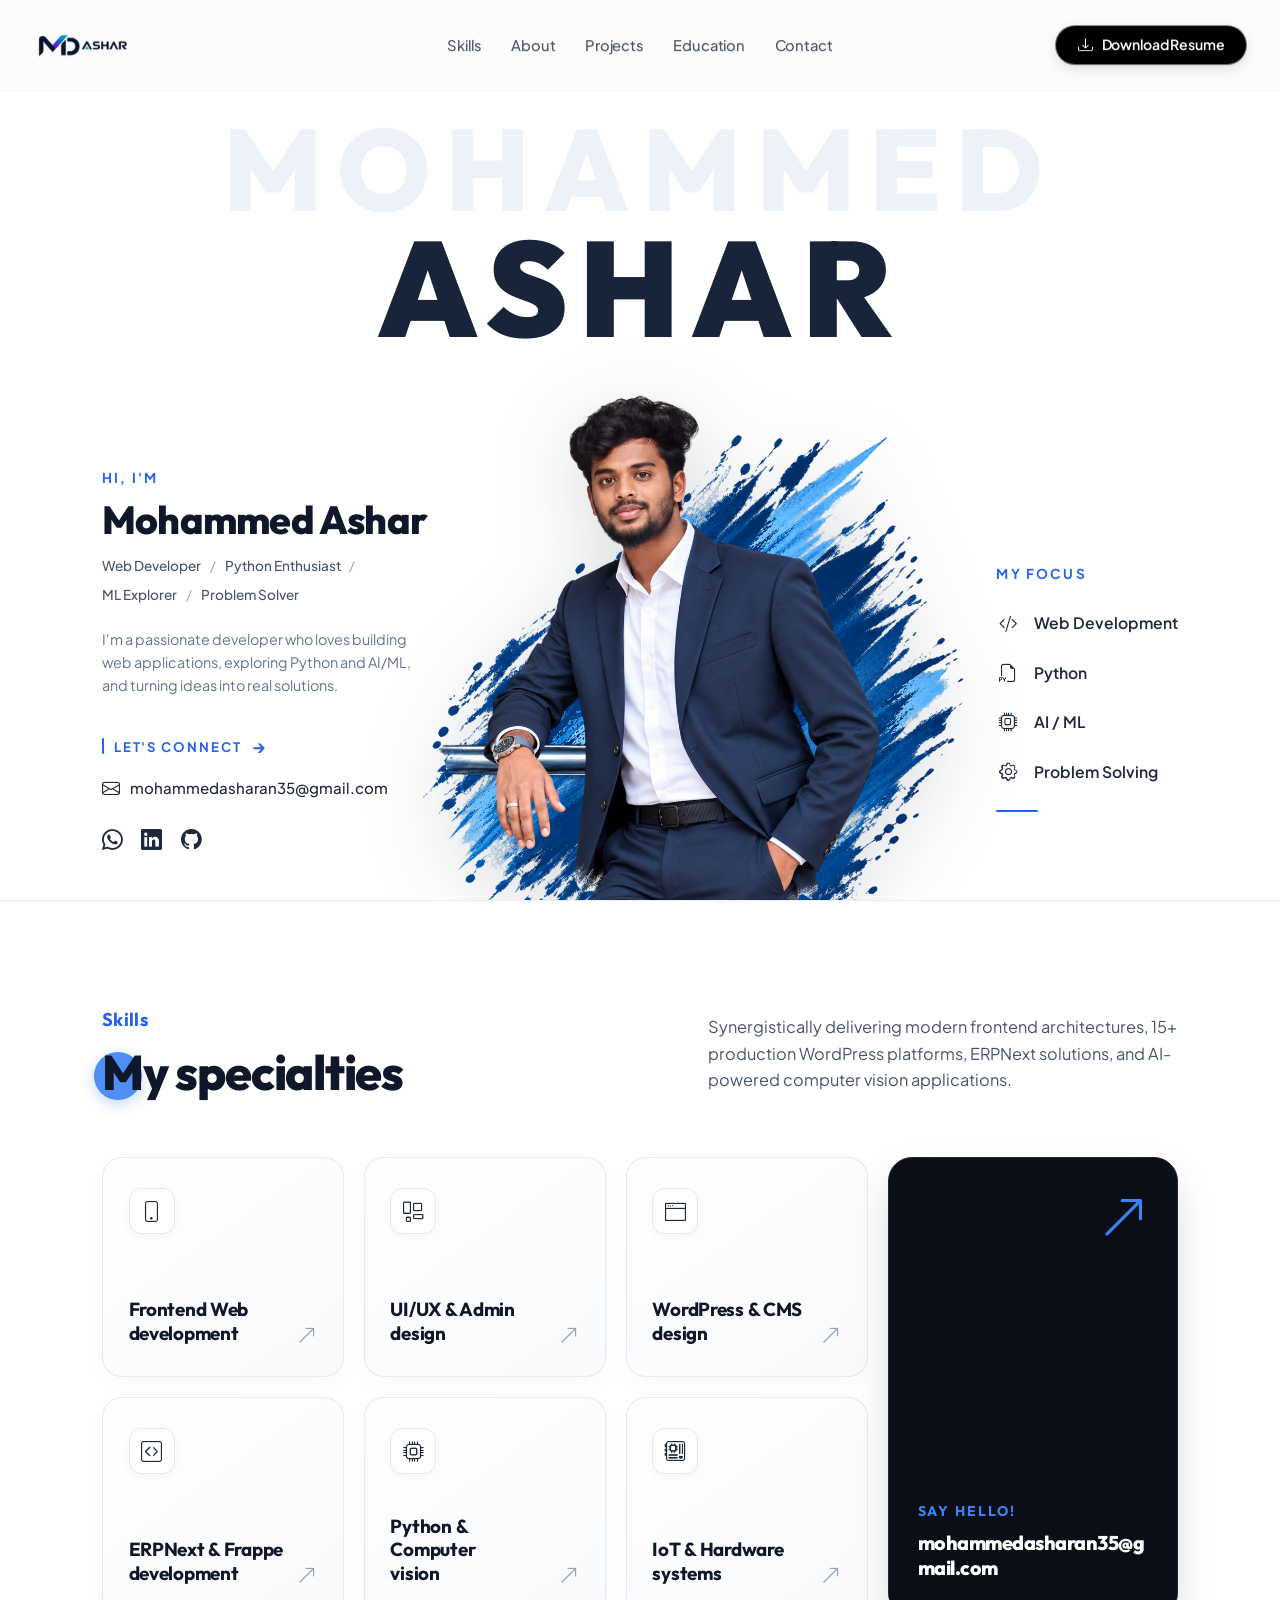
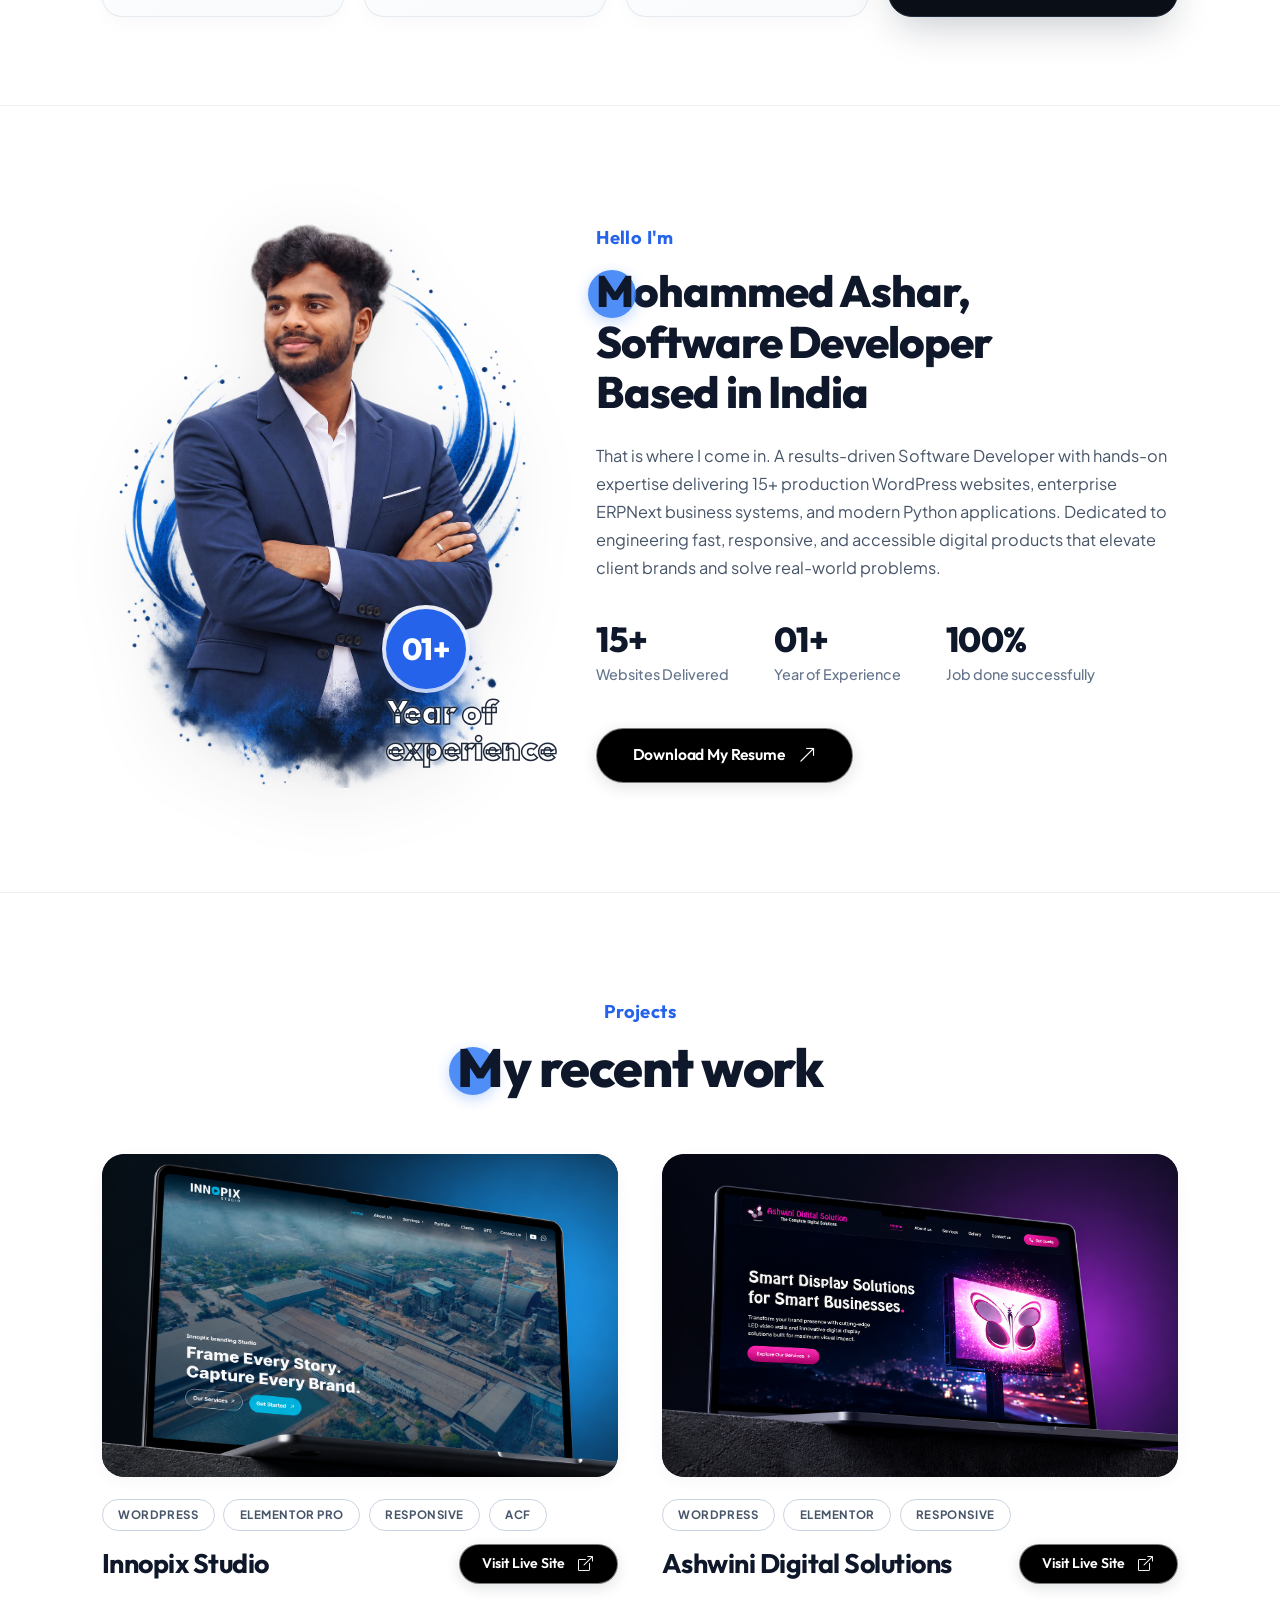
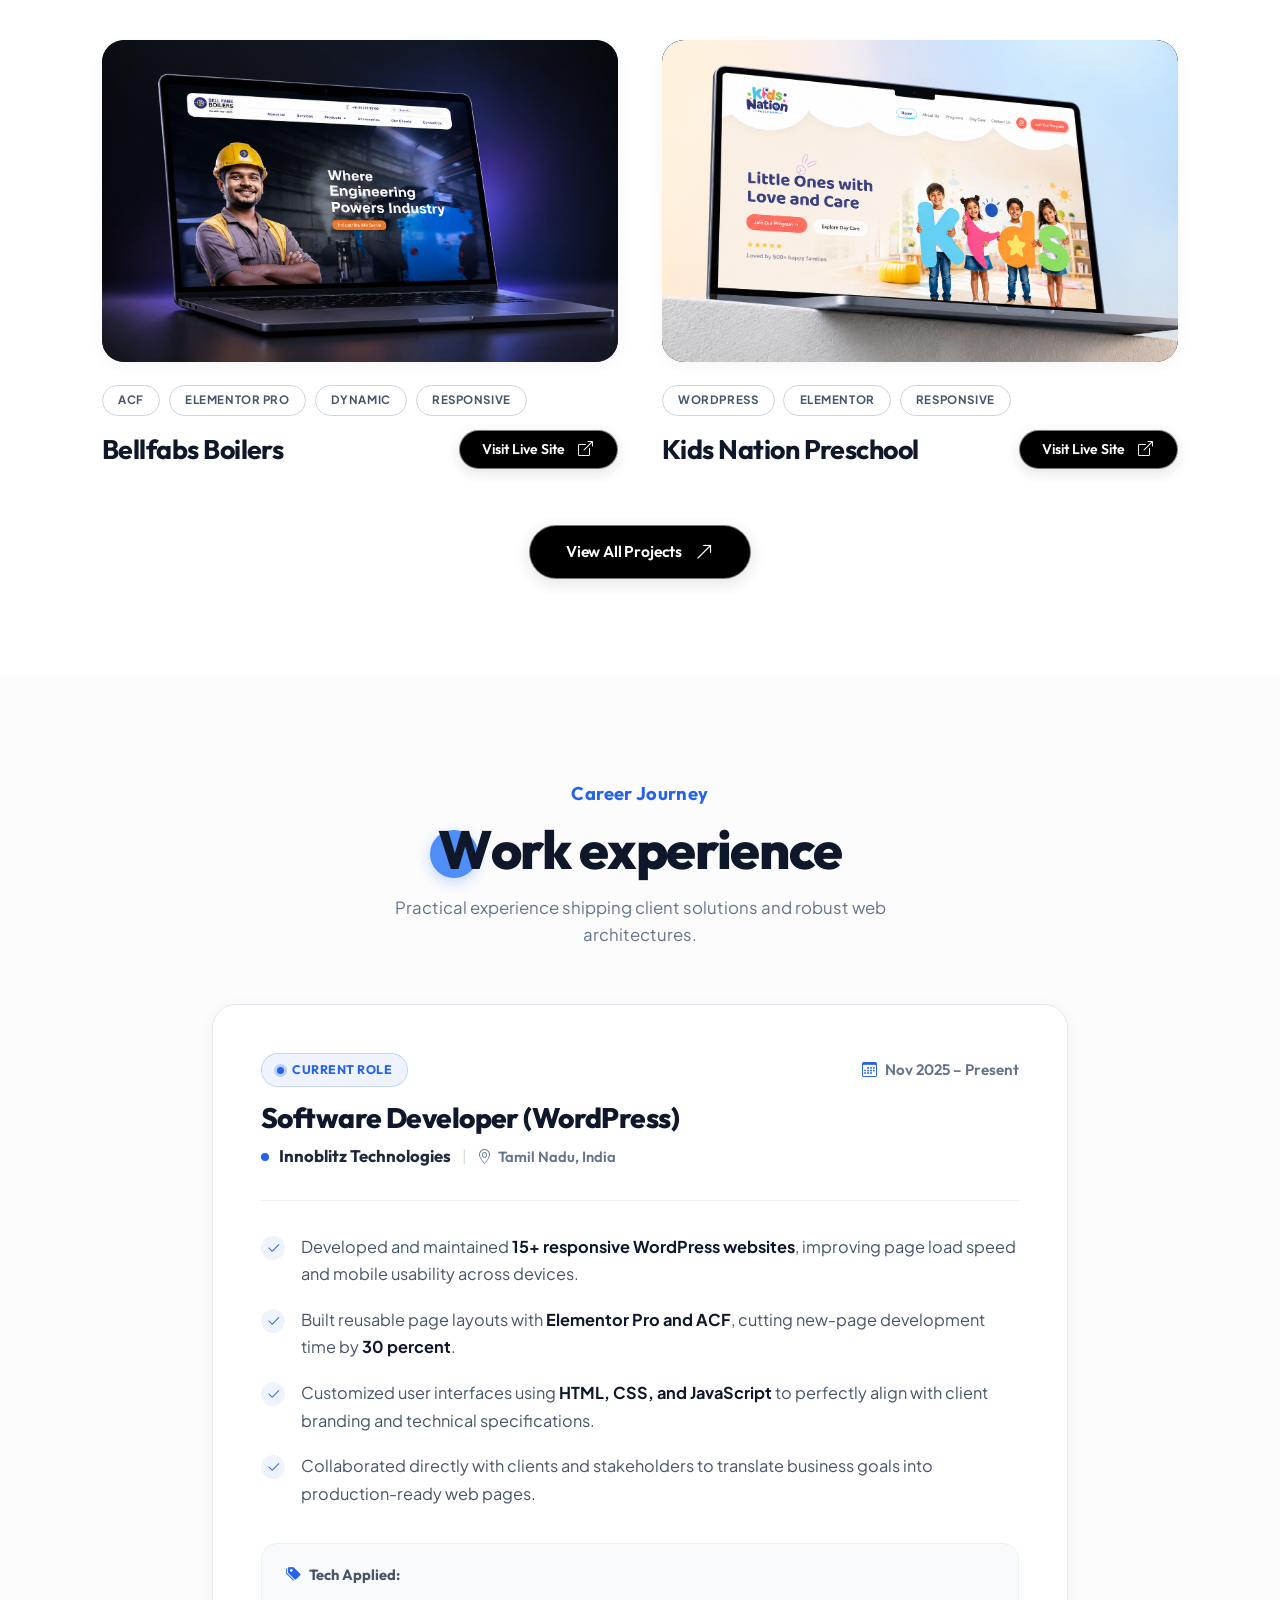
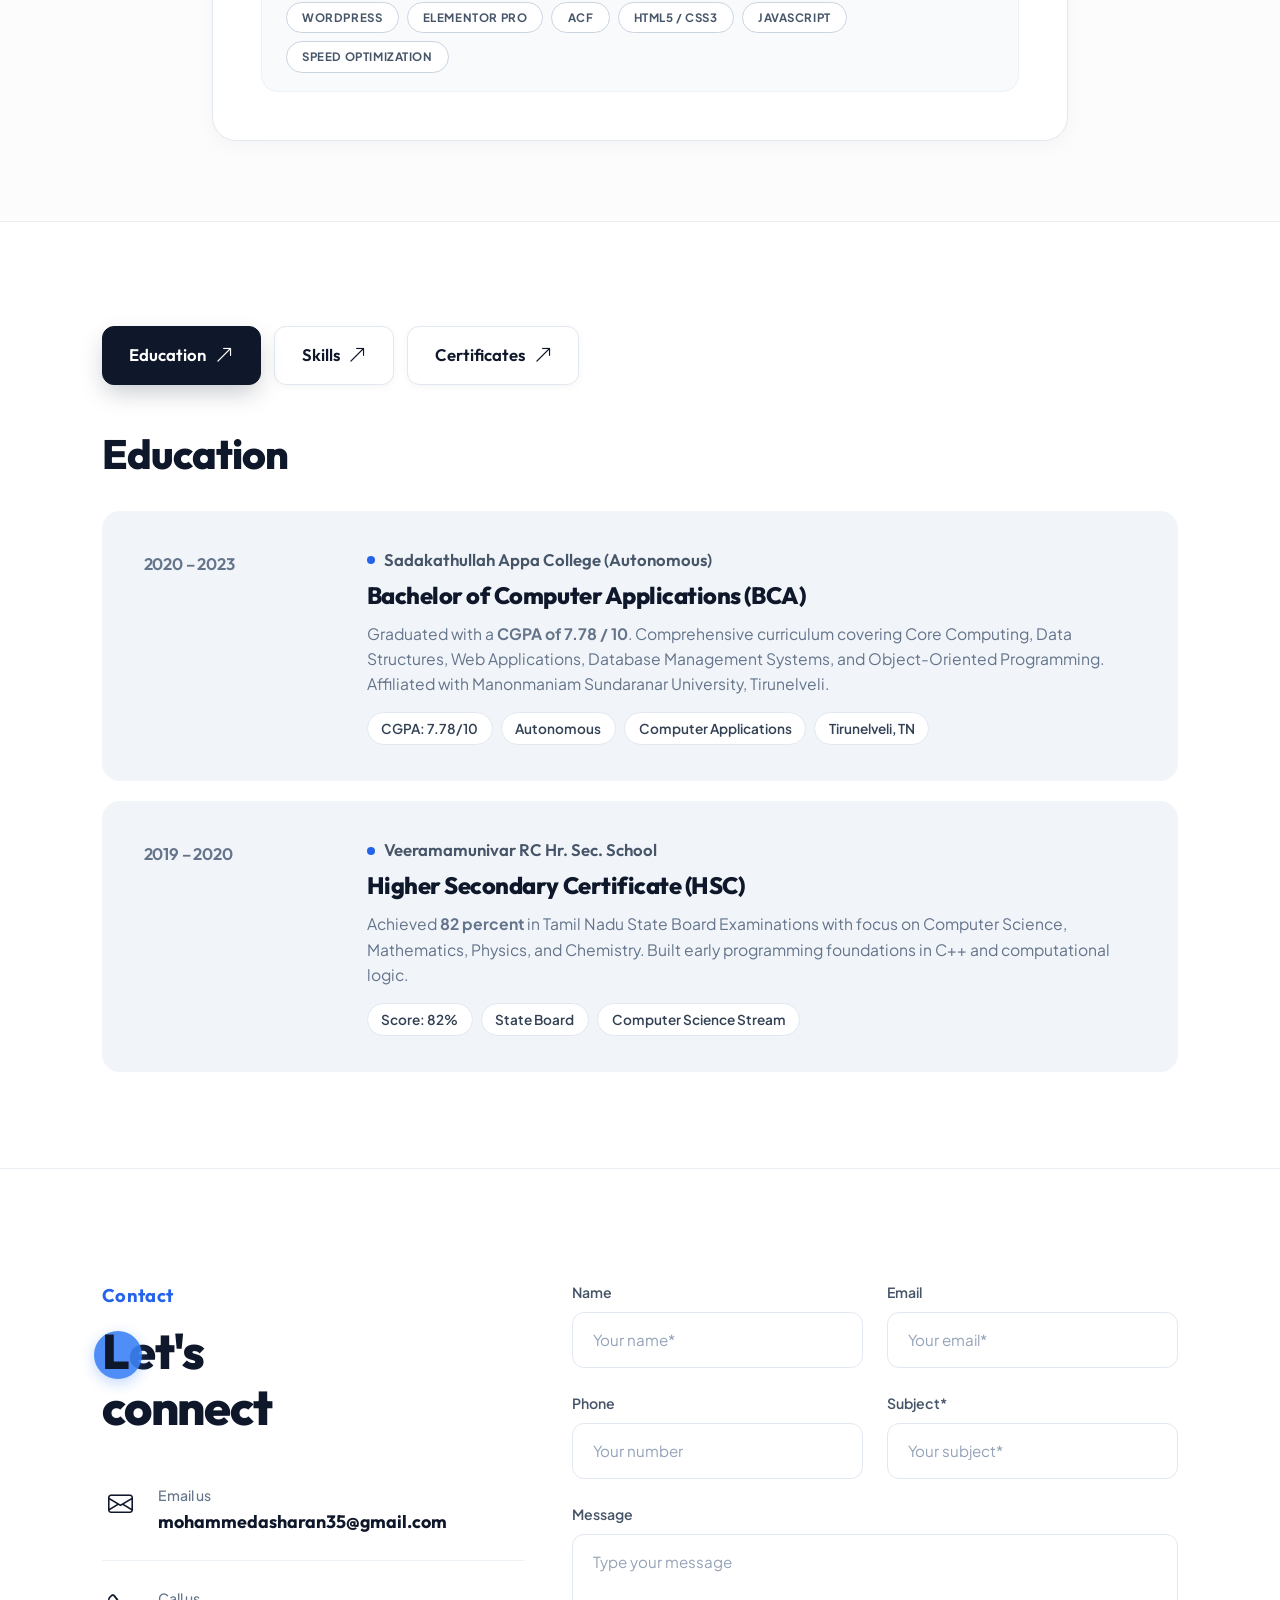
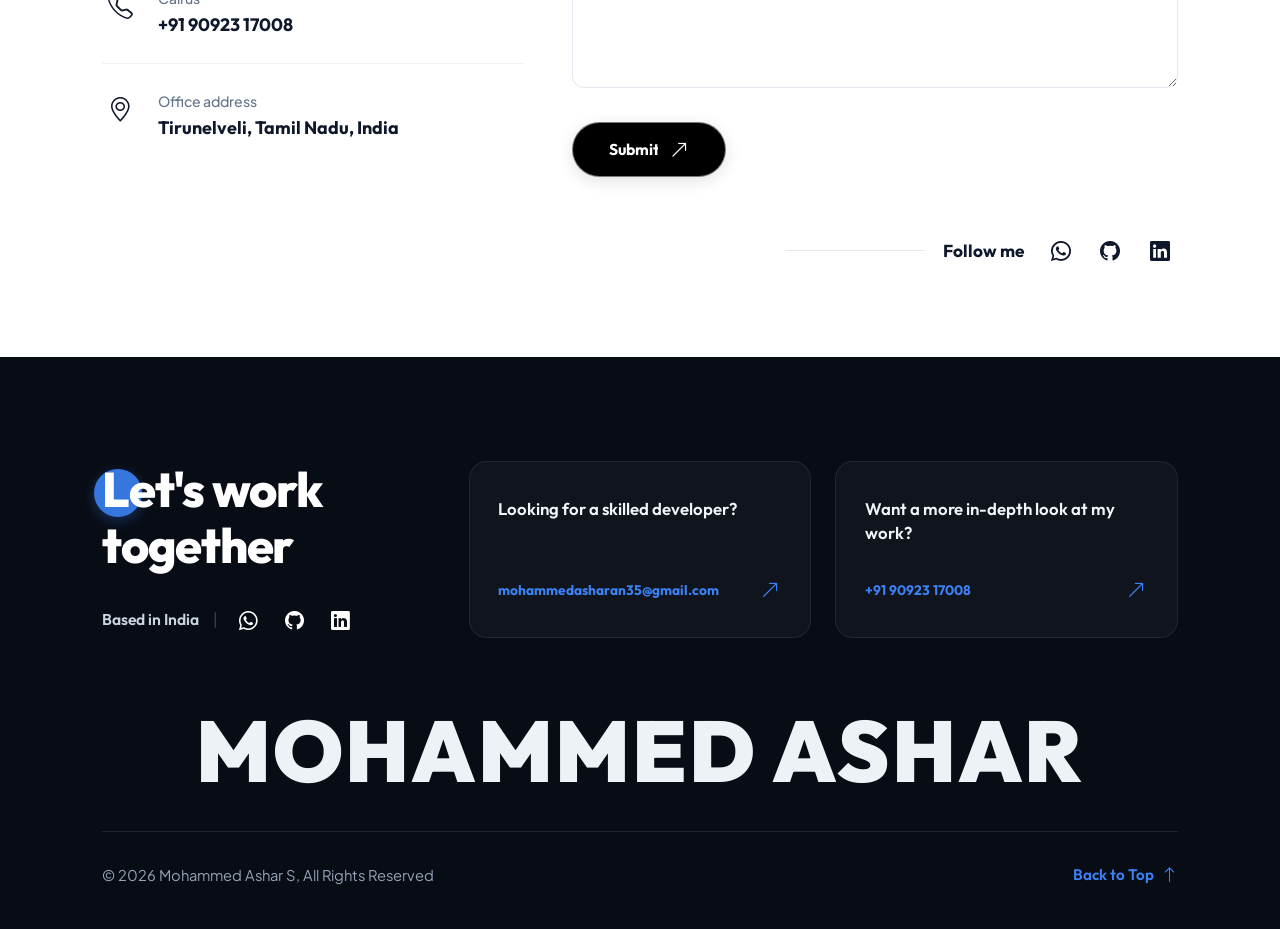
==== index.html @ 0867ae6a "uploaded uploaded" ====
<!DOCTYPE html>
<html lang="en">

<head>
  <meta charset="UTF-8">
  <meta name="viewport" content="width=device-width, initial-scale=1.0">
  <title>Mohammed Ashar S | Software Developer Portfolio</title>

  <!-- SEO & Social Meta Tags -->
  <meta name="description"
    content="Portfolio of Mohammed Ashar S - Software Developer specializing in Python, WordPress, ERPNext, Frontend (HTML, CSS, JS, Bootstrap), Computer Vision (YOLO/OpenCV), and IoT.">
  <meta name="keywords"
    content="Mohammed Ashar, Software Developer, Python, WordPress, Frontend, Bootstrap, Three.js, GSAP, Portfolio">
  <meta name="author" content="Mohammed Ashar S">

  <!-- Favicon Logo -->
  <link rel="icon" type="image/png" href="assets/images/Ashar_logo.png">

  <!-- Google Fonts: Plus Jakarta Sans & Outfit -->
  <link rel="preconnect" href="https://fonts.googleapis.com">
  <link rel="preconnect" href="https://fonts.gstatic.com" crossorigin>
  <link
    href="https://fonts.googleapis.com/css2?family=Outfit:wght@400;500;600;700;800;900&family=Plus+Jakarta+Sans:wght@400;500;600;700&display=swap"
    rel="stylesheet">

  <!-- Bootstrap 5.3.3 CSS -->
  <link href="https://cdn.jsdelivr.net/npm/bootstrap@5.3.3/dist/css/bootstrap.min.css" rel="stylesheet">

  <!-- Bootstrap Icons CDN -->
  <link rel="stylesheet" href="https://cdn.jsdelivr.net/npm/bootstrap-icons@1.11.3/font/bootstrap-icons.min.css">

  <!-- Custom Stylesheet -->
  <link rel="stylesheet" href="css/style.css">
</head>

<body>

  <!-- ======================================================================
       1. SITE HEADER (DUAL-STATE: NORMAL FULL-WIDTH -> FLOATING PILL ON SCROLL)
       Matches Reference Image 1 (Top default) & Reference Image 2 (Scrolled pill)
       ====================================================================== -->
  <header class="site-header" id="siteHeader">
    <div class="header-nav-box" id="headerNavBox">

      <!-- Left: Brand Logo (Ashar_logo.png) -->
      <a href="#hero" class="brand-logo-link" title="Mohammed Ashar - Portfolio">
        <img src="assets/images/Ashar_logo.png" alt="Ashar Logo" class="brand-logo-img">
      </a>

      <!-- Center: Navigation Links (Skills, About, Projects, Education, Contact) -->
      <ul class="nav-center-menu" id="navCenterMenu">
        <li class="nav-item">
          <a href="#skills" class="nav-link-custom">Skills</a>
        </li>
        <li class="nav-item">
          <a href="#about" class="nav-link-custom">About</a>
        </li>
        <li class="nav-item">
          <a href="#work" class="nav-link-custom">Projects</a>
        </li>
        <li class="nav-item">
          <a href="#education" class="nav-link-custom">Education</a>
        </li>
        <li class="nav-item">
          <a href="#contact" class="nav-link-custom">Contact</a>
        </li>
      </ul>

      <!-- Right: Download Resume Button (Desktop & Laptop) & Mobile Toggle -->
      <div class="header-right-actions">
        <!-- Download Resume Button (Visible on Widescreen 1600px, Desktop 1300px, Small Laptop 1200px; Hidden on Mobile & Tablet) -->
        <a href="assets/docs/Mohammed_Ashar_Resume.pdf" download="Mohammed_Ashar_Resume.pdf"
          class="btn-header-resume btn-animation d-none d-xl-inline-flex" id="headerResumeBtn"
          title="Download Mohammed Ashar's Resume PDF">
          <span class="btn-anim-icon"><i class="bi bi-download"></i></span>
          <span class="btn-anim-text">Download Resume</span>
        </a>

        <!-- Mobile / Tablet Hamburger Toggle Button -->
        <button class="mobile-toggle-btn" id="mobileToggleBtn" aria-label="Toggle navigation menu">
          <span class="hamburger-line"></span>
          <span class="hamburger-line"></span>
          <span class="hamburger-line"></span>
        </button>
      </div>

    </div>
  </header>

  <!-- Mobile Navigation Drawer -->
  <div class="drawer-backdrop" id="drawerBackdrop"></div>
  <aside class="mobile-nav-drawer" id="mobileNavDrawer" aria-label="Mobile Navigation Menu">
    <div class="drawer-header">
      <a href="#hero" class="brand-logo-link" title="Mohammed Ashar">
        <img src="assets/images/Ashar_logo.png" alt="Ashar Logo" class="brand-logo-img drawer-logo-img">
      </a>
      <button class="drawer-close-btn" id="drawerCloseBtn" aria-label="Close menu">
        <i class="bi bi-x-lg"></i>
      </button>
    </div>

    <ul class="drawer-menu-list">
      <li><a href="#hero" class="drawer-link">Home <i class="bi bi-arrow-right-short text-muted"></i></a></li>
      <li><a href="#skills" class="drawer-link">Skills <i class="bi bi-arrow-right-short text-muted"></i></a></li>
      <li><a href="#about" class="drawer-link">About Me <i class="bi bi-arrow-right-short text-muted"></i></a></li>
      <li><a href="#work" class="drawer-link">Projects <i class="bi bi-arrow-right-short text-muted"></i></a></li>
      <li><a href="#education" class="drawer-link">Education <i class="bi bi-arrow-right-short text-muted"></i></a></li>
      <li><a href="projects.html" class="drawer-link">All Projects Page <i
            class="bi bi-arrow-up-right-square text-muted"></i></a></li>
      <li><a href="#experience" class="drawer-link">Work Experience <i
            class="bi bi-arrow-right-short text-muted"></i></a></li>
      <li><a href="#contact" class="drawer-link">Contact <i class="bi bi-arrow-right-short text-muted"></i></a></li>
    </ul>
  </aside>

  <!-- ======================================================================
       2. HOME BANNER SECTION (Exact Match to User Reference Image)
       Featuring: Giant Typography "MOHAMMED" & "AS AR", my_photo.png, Intro & Focus
       ====================================================================== -->
  <section class="hero-section" id="hero">
    <!-- Giant Typography Background Layers -->
    <div class="hero-bg-text-wrapper" aria-hidden="true">
      <!-- Watermark: MOHAMMED -->
      <div class="bg-watermark-mohammed">MOHAMMED</div>

      <!-- Full Bold Typography: ASHAR -->
      <div class="bg-bold-ashar">ASHAR</div>
    </div>

    <div class="custom-container hero-container position-relative">
      <div class="hero-main-layout">

        <!-- Left Column: Intro, Name, Roles, Bio & Let's Connect -->
        <div class="hero-col-left">
          <div class="hero-tagline-sub">HI, I'M</div>
          <h1 class="hero-author-name">Mohammed Ashar</h1>

          <div class="hero-roles-bar">
            <span>Web Developer</span>
            <span class="slash">/</span>
            <span>Python Enthusiast</span>
            <span class="slash">/</span>
            <span>ML Explorer</span>
            <span class="slash">/</span>
            <span>Problem Solver</span>
          </div>

          <p class="hero-intro-bio">
            I'm a passionate developer who loves building web applications, exploring Python and AI/ML, and turning
            ideas into real solutions.
          </p>

          <!-- LET'S CONNECT Section -->
          <div class="hero-connect-block">
            <div class="hero-connect-heading">
              <span class="connect-bar"></span>
              <span class="connect-title">LET'S CONNECT</span>
              <span class="connect-arrow">→</span>
            </div>

            <div class="hero-connect-email">
              <a href="mailto:mohammedasharan35@gmail.com" class="connect-email-link" title="Send Email">
                <i class="bi bi-envelope"></i>
                <span>mohammedasharan35@gmail.com</span>
              </a>
            </div>

            <div class="hero-social-links">
              <a href="https://wa.me/919092317008?text=Hello%20Ashar,%20let's%20work%20together!" target="_blank"
                rel="noopener" class="hero-social-icon" title="Chat on WhatsApp">
                <i class="bi bi-whatsapp"></i>
              </a>
              <a href="https://linkedin.com/in/mohammed-ashar2003" target="_blank" rel="noopener"
                class="hero-social-icon" title="LinkedIn Profile">
                <i class="bi bi-linkedin"></i>
              </a>
              <a href="https://github.com/mohammedashar35" target="_blank" rel="noopener" class="hero-social-icon"
                title="GitHub Profile">
                <i class="bi bi-github"></i>
              </a>
            </div>
          </div>
        </div>

        <!-- Center Column: Mohammed Ashar's Photo (my_photo.png) Overlapping the AS AR letters -->
        <div class="hero-col-center">
          <div class="hero-portrait-wrap">
            <img src="assets/images/my_photo.png" alt="Mohammed Ashar - Software Developer" class="hero-my-photo"
              id="heroMyPhoto">
          </div>
        </div>

        <!-- Right Column: MY FOCUS -->
        <div class="hero-col-right">
          <div class="hero-focus-card">
            <div class="hero-focus-tag">MY FOCUS</div>

            <ul class="hero-focus-list">
              <li class="hero-focus-item">
                <span class="focus-icon-wrap"><i class="bi bi-code-slash"></i></span>
                <span class="focus-text">Web Development</span>
              </li>
              <li class="hero-focus-item">
                <span class="focus-icon-wrap"><i class="bi bi-filetype-py"></i></span>
                <span class="focus-text">Python</span>
              </li>
              <li class="hero-focus-item">
                <span class="focus-icon-wrap"><i class="bi bi-cpu"></i></span>
                <span class="focus-text">AI / ML</span>
              </li>
              <li class="hero-focus-item">
                <span class="focus-icon-wrap"><i class="bi bi-gear"></i></span>
                <span class="focus-text">Problem Solving</span>
              </li>
            </ul>

            <div class="focus-accent-line"></div>
          </div>
        </div>

      </div>
    </div>
  </section>

  <!-- ======================================================================
       2.2 SERVICES / MY SPECIALTIES SECTION (Exact Match to User Reference Image)
       Positioned directly below Home Banner Section (#hero)
       Theme: Signature Website Blue (#2563eb / #3b82f6), Slate & Deep Obsidian
       Content: Drawn directly from Mohammed Ashar S Resume
       ====================================================================== -->
  <section class="specialties-section" id="skills">
    <span id="services" class="section-anchor-fallback"></span>
    <div class="custom-container">

      <!-- Top Header Row: Title & Subtitle (Exact Match to Reference Layout) -->
      <div class="specialties-header-row">
        <div class="specialties-header-left">
          <span class="specialties-tag">Skills</span>
          <h2 class="specialties-title">
            <span class="specialties-accent-wrap">
              <span class="specialties-circle-bg"></span>M
            </span>y specialties
          </h2>
        </div>

        <div class="specialties-header-right">
          <p class="specialties-subtitle">
            Synergistically delivering modern frontend architectures, 15+ production WordPress platforms, ERPNext
            solutions, and AI-powered computer vision applications.
          </p>
        </div>
      </div>

      <!-- Specialties 4-Column Grid (6 Specialty Cards + 1 Tall Dark Contact Card) -->
      <div class="specialties-grid">

        <!-- Card 1: Frontend Web Development -->
        <div class="specialty-card" id="specialty-frontend">
          <div class="specialty-card-icon-wrap" aria-hidden="true">
            <i class="bi bi-phone"></i>
          </div>
          <div class="specialty-card-bottom">
            <h3 class="specialty-card-title">Frontend Web<br>development</h3>
            <span class="specialty-arrow" aria-hidden="true"><i class="bi bi-arrow-up-right"></i></span>
          </div>
        </div>

        <!-- Card 2: UI/UX & Responsive Admin Design -->
        <div class="specialty-card" id="specialty-uiux">
          <div class="specialty-card-icon-wrap" aria-hidden="true">
            <i class="bi bi-layout-wtf"></i>
          </div>
          <div class="specialty-card-bottom">
            <h3 class="specialty-card-title">UI/UX & Admin<br>design</h3>
            <span class="specialty-arrow" aria-hidden="true"><i class="bi bi-arrow-up-right"></i></span>
          </div>
        </div>

        <!-- Card 3: WordPress Website Design -->
        <div class="specialty-card" id="specialty-wordpress">
          <div class="specialty-card-icon-wrap" aria-hidden="true">
            <i class="bi bi-window-fullscreen"></i>
          </div>
          <div class="specialty-card-bottom">
            <h3 class="specialty-card-title">WordPress & CMS<br>design</h3>
            <span class="specialty-arrow" aria-hidden="true"><i class="bi bi-arrow-up-right"></i></span>
          </div>
        </div>

        <!-- Card 4: ERPNext & Frappe Development -->
        <div class="specialty-card" id="specialty-erpnext">
          <div class="specialty-card-icon-wrap" aria-hidden="true">
            <i class="bi bi-code-square"></i>
          </div>
          <div class="specialty-card-bottom">
            <h3 class="specialty-card-title">ERPNext & Frappe<br>development</h3>
            <span class="specialty-arrow" aria-hidden="true"><i class="bi bi-arrow-up-right"></i></span>
          </div>
        </div>

        <!-- Card 5: Python & Computer Vision -->
        <div class="specialty-card" id="specialty-ai">
          <div class="specialty-card-icon-wrap" aria-hidden="true">
            <i class="bi bi-cpu"></i>
          </div>
          <div class="specialty-card-bottom">
            <h3 class="specialty-card-title">Python & Computer<br>vision</h3>
            <span class="specialty-arrow" aria-hidden="true"><i class="bi bi-arrow-up-right"></i></span>
          </div>
        </div>

        <!-- Card 6: IoT & Hardware Systems -->
        <div class="specialty-card" id="specialty-iot">
          <div class="specialty-card-icon-wrap" aria-hidden="true">
            <i class="bi bi-motherboard"></i>
          </div>
          <div class="specialty-card-bottom">
            <h3 class="specialty-card-title">IoT & Hardware<br>systems</h3>
            <span class="specialty-arrow" aria-hidden="true"><i class="bi bi-arrow-up-right"></i></span>
          </div>
        </div>

        <!-- Card 7: Dark Contact / Say Hello Card (Spans 2 Rows on Desktop) -->
        <a href="mailto:mohammedasharan35@gmail.com" class="specialty-card specialty-card-dark" id="specialty-sayhello"
          title="Email Mohammed Ashar">
          <div class="dark-card-top">
            <span class="dark-card-arrow" aria-hidden="true"><i class="bi bi-arrow-up-right"></i></span>
          </div>
          <div class="dark-card-bottom">
            <span class="dark-card-tag">SAY HELLO!</span>
            <span class="dark-card-email">mohammedasharan35@gmail.com</span>
          </div>
        </a>

      </div>

    </div>
  </section>

  <!-- ======================================================================
       2.5 ABOUT US / ABOUT ME SECTION (Exact Match to User Reference Image)
       Positioned directly below Home Banner Section (#hero)
       ====================================================================== -->
  <section class="about-section" id="about">
    <div class="custom-container">
      <div class="row align-items-center gy-5">

        <!-- Left Column: Cutout Image (about_us_img.png) & Floating Experience Badge -->
        <div class="col-12 col-lg-6 col-xl-5">
          <div class="about-image-card">
            <div class="about-image-wrapper">
              <img src="assets/images/about_us_img.png" alt="Mohammed Ashar - Software Developer" class="about-main-img"
                id="aboutUsImg">

              <!-- Floating Experience Badge (Matches Reference: Blue Circle + Hollow Text) -->
              <div class="about-badge-wrap">
                <div class="about-badge-circle" title="1+ Year of Experience">
                  <span>01+</span>
                </div>
                <div class="about-badge-hollow-text" aria-label="1+ Year of experience">
                  <span class="d-block">Year of</span>
                  <span class="d-block">experience</span>
                </div>
              </div>
            </div>
          </div>
        </div>

        <!-- Right Column: Content & Statistics (Exact Reference Typography & Flow) -->
        <div class="col-12 col-lg-6 col-xl-7 ps-lg-4 ps-xl-5">
          <div class="about-content-wrap">

            <!-- Subheading: "Hello I'm" in Signature Website Blue -->
            <div class="about-sub-greeting">Hello I'm</div>

            <!-- Main Heading with Accent Circle behind first letter "M" -->
            <h2 class="about-main-title">
              <span class="accent-letter-wrap">
                <span class="accent-circle-bg"></span>M
              </span>ohammed Ashar,<br>
              Software Developer<br>
              Based in India
            </h2>

            <!-- Professional Summary from Resume -->
            <p class="about-bio-text">
              That is where I come in. A results-driven Software Developer with hands-on expertise delivering 15+
              production WordPress websites, enterprise ERPNext business systems, and modern Python applications.
              Dedicated to engineering fast, responsive, and accessible digital products that elevate client brands and
              solve real-world problems.
            </p>

            <!-- Key Resume Metrics / Stats (Exact Reference Layout) -->
            <div class="about-stats-grid">
              <div class="about-stat-item">
                <div class="about-stat-number">15+</div>
                <div class="about-stat-label">Websites Delivered</div>
              </div>

              <div class="about-stat-item">
                <div class="about-stat-number">01+</div>
                <div class="about-stat-label">Year of Experience</div>
              </div>

              <div class="about-stat-item">
                <div class="about-stat-number">100%</div>
                <div class="about-stat-label">Job done successfully</div>
              </div>
            </div>

            <!-- CTA Action Button: Download My Resume (Matching Reference) -->
            <div class="about-cta-action">
              <a href="assets/docs/Mohammed_Ashar_Resume.pdf" download="Mohammed_Ashar_Resume.pdf"
                class="btn-about-resume btn-animation" id="aboutResumeDownloadBtn"
                title="Download Mohammed Ashar's Resume PDF">
                <span class="btn-anim-text">Download My Resume</span>
                <span class="btn-anim-icon btn-arrow-marquee">
                  <i class="bi bi-arrow-up-right arrow-first"></i>
                  <i class="bi bi-arrow-up-right arrow-second"></i>
                </span>
              </a>
            </div>

          </div>
        </div>

      </div>
    </div>
  </section>

  <!-- ======================================================================
       3. MY RECENT WORK SECTION (Exact Match to User Reference Image)
       Positioned directly below About Me section (#about)
       4-Card Grid (2x2 on Desktop), clickable directly to live websites
       ====================================================================== -->
  <section class="recent-work-section" id="work">
    <div class="custom-container">

      <!-- Section Header (Centered tag + title with signature accent circle matching previous model) -->
      <div class="recent-work-header text-center">
        <span class="recent-work-tag">Projects</span>
        <h2 class="recent-work-title">
          <span class="recent-work-accent-wrap"><span class="recent-work-circle-bg"></span>M</span>y recent work
        </h2>
      </div>

      <!-- 4-Grid Project Showcase (2x2 Responsive Layout) -->
      <div class="recent-work-grid">

        <!-- Project Card 1: Innopix Studio -->
        <a href="https://innopixstudio.com/" target="_blank" rel="noopener noreferrer" class="recent-work-card"
          title="Open Innopix Studio Website">
          <div class="recent-work-media-box">
            <img src="assets/images/innopix-mockup.png" alt="Innopix Studio - Branding & Media Production Website"
              class="recent-work-img" loading="lazy">
          </div>
          <div class="recent-work-info">
            <div class="recent-work-pills">
              <span class="work-pill">WordPress</span>
              <span class="work-pill">Elementor Pro</span>
              <span class="work-pill">Responsive</span>
              <span class="work-pill">ACF</span>
            </div>
            <div class="recent-work-bottom-row">
              <h3 class="recent-work-name">Innopix Studio</h3>
              <span class="btn-project-visit btn-animation" aria-hidden="true">
                <span class="btn-anim-text">Visit Live Site</span>
                <span class="btn-anim-icon btn-arrow-marquee">
                  <i class="bi bi-box-arrow-up-right arrow-first"></i>
                  <i class="bi bi-box-arrow-up-right arrow-second"></i>
                </span>
              </span>
            </div>
          </div>
        </a>

        <!-- Project Card 2: Ashwini Digital Solutions -->
        <a href="https://ashwinidigitalsolution.com/" target="_blank" rel="noopener noreferrer" class="recent-work-card"
          title="Open Ashwini Digital Solutions Website">
          <div class="recent-work-media-box">
            <img src="assets/images/ashwini-mockup.png"
              alt="Ashwini Digital Solutions - Smart Display Solutions Website" class="recent-work-img" loading="lazy">
          </div>
          <div class="recent-work-info">
            <div class="recent-work-pills">
              <span class="work-pill">WordPress</span>
              <span class="work-pill">Elementor</span>
              <span class="work-pill">Responsive</span>
            </div>
            <div class="recent-work-bottom-row">
              <h3 class="recent-work-name">Ashwini Digital Solutions</h3>
              <span class="btn-project-visit btn-animation" aria-hidden="true">
                <span class="btn-anim-text">Visit Live Site</span>
                <span class="btn-anim-icon btn-arrow-marquee">
                  <i class="bi bi-box-arrow-up-right arrow-first"></i>
                  <i class="bi bi-box-arrow-up-right arrow-second"></i>
                </span>
              </span>
            </div>
          </div>
        </a>

        <!-- Project Card 3: Bellfabs Boilers -->
        <a href="https://bellfabsindia.com/" target="_blank" rel="noopener noreferrer" class="recent-work-card"
          title="Open Bellfabs Boilers Website">
          <div class="recent-work-media-box">
            <img src="assets/images/bellfabs-boilers-mockup.png"
              alt="Bellfabs Boilers - Industrial Steam Boilers & Engineering Website" class="recent-work-img"
              loading="lazy">
          </div>
          <div class="recent-work-info">
            <div class="recent-work-pills">
              <span class="work-pill">ACF</span>
              <span class="work-pill">Elementor Pro</span>
              <span class="work-pill">Dynamic</span>
              <span class="work-pill">Responsive</span>
            </div>
            <div class="recent-work-bottom-row">
              <h3 class="recent-work-name">Bellfabs Boilers</h3>
              <span class="btn-project-visit btn-animation" aria-hidden="true">
                <span class="btn-anim-text">Visit Live Site</span>
                <span class="btn-anim-icon btn-arrow-marquee">
                  <i class="bi bi-box-arrow-up-right arrow-first"></i>
                  <i class="bi bi-box-arrow-up-right arrow-second"></i>
                </span>
              </span>
            </div>
          </div>
        </a>

        <!-- Project Card 4: Kids Nation Preschool -->
        <a href="https://kidsnationpreschool.com/" target="_blank" rel="noopener noreferrer" class="recent-work-card"
          title="Open Kids Nation Preschool Website">
          <div class="recent-work-media-box">
            <img src="assets/images/kids-nation-mockup.png"
              alt="Kids Nation Preschool - Early Childhood Education Website" class="recent-work-img" loading="lazy">
          </div>
          <div class="recent-work-info">
            <div class="recent-work-pills">
              <span class="work-pill">WordPress</span>
              <span class="work-pill">Elementor</span>
              <span class="work-pill">Responsive</span>
            </div>
            <div class="recent-work-bottom-row">
              <h3 class="recent-work-name">Kids Nation Preschool</h3>
              <span class="btn-project-visit btn-animation" aria-hidden="true">
                <span class="btn-anim-text">Visit Live Site</span>
                <span class="btn-anim-icon btn-arrow-marquee">
                  <i class="bi bi-box-arrow-up-right arrow-first"></i>
                  <i class="bi bi-box-arrow-up-right arrow-second"></i>
                </span>
              </span>
            </div>
          </div>
        </a>

      </div>

      <!-- View All Projects Button (Matches previous button style & links to projects.html) -->
      <div class="recent-work-footer text-center">
        <a href="projects.html" class="btn-view-projects btn-animation" id="viewAllProjectsBtn"
          title="View All Projects">
          <span class="btn-anim-text">View All Projects</span>
          <span class="btn-anim-icon btn-arrow-marquee">
            <i class="bi bi-arrow-up-right arrow-first"></i>
            <i class="bi bi-arrow-up-right arrow-second"></i>
          </span>
        </a>
      </div>

    </div>
  </section>
  <section class="experience-section" id="experience">
    <div class="custom-container">
      <div class="experience-header text-center">
        <span class="experience-tag">Career Journey</span>
        <h2 class="experience-title">
          <span class="accent-letter-wrap"><span class="accent-circle-bg"></span>W</span>ork experience
        </h2>
        <p class="experience-subtitle">
          Practical experience shipping client solutions and robust web architectures.
        </p>
      </div>

      <div class="row justify-content-center">
        <div class="col-12 col-lg-10 col-xl-9">
          <div class="experience-card">
            <div class="experience-card-header">
              <div class="experience-role-row">
                <span class="experience-status-badge">
                  <span class="experience-status-dot"></span>
                  Current Role
                </span>
                <div class="experience-date-badge">
                  <i class="bi bi-calendar3"></i>
                  <span>Nov 2025 – Present</span>
                </div>
              </div>
              <h3 class="experience-role-title">Software Developer (WordPress)</h3>
              <div class="experience-company-line">
                <span class="experience-company-dot"></span>
                <span class="experience-company-name">Innoblitz Technologies</span>
                <span class="experience-divider">|</span>
                <span class="experience-location"><i class="bi bi-geo-alt"></i> Tamil Nadu, India</span>
              </div>
            </div>

            <ul class="experience-highlights-list">
              <li class="experience-highlight-item">
                <span class="experience-bullet-icon"><i class="bi bi-check2"></i></span>
                <span class="experience-highlight-text">
                  Developed and maintained <strong>15+ responsive WordPress websites</strong>, improving page load speed
                  and mobile usability across devices.
                </span>
              </li>
              <li class="experience-highlight-item">
                <span class="experience-bullet-icon"><i class="bi bi-check2"></i></span>
                <span class="experience-highlight-text">
                  Built reusable page layouts with <strong>Elementor Pro and ACF</strong>, cutting new-page development
                  time by <strong>30 percent</strong>.
                </span>
              </li>
              <li class="experience-highlight-item">
                <span class="experience-bullet-icon"><i class="bi bi-check2"></i></span>
                <span class="experience-highlight-text">
                  Customized user interfaces using <strong>HTML, CSS, and JavaScript</strong> to perfectly align with
                  client branding and technical specifications.
                </span>
              </li>
              <li class="experience-highlight-item">
                <span class="experience-bullet-icon"><i class="bi bi-check2"></i></span>
                <span class="experience-highlight-text">
                  Collaborated directly with clients and stakeholders to translate business goals into production-ready
                  web pages.
                </span>
              </li>
            </ul>

            <div class="experience-tech-strip">
              <div class="experience-tech-label">
                <i class="bi bi-tags-fill"></i>
                <span>Tech Applied:</span>
              </div>
              <div class="experience-tech-pills">
                <span class="work-pill">WordPress</span>
                <span class="work-pill">Elementor Pro</span>
                <span class="work-pill">ACF</span>
                <span class="work-pill">HTML5 / CSS3</span>
                <span class="work-pill">JavaScript</span>
                <span class="work-pill">Speed Optimization</span>
              </div>
            </div>
          </div>
        </div>
      </div>
    </div>
  </section>


  <!-- ======================================================================
       5. RESUME TABS SECTION (Exact Match to User Reference Image)
       Interactive Tabs for: Education (default active), Skills, Certificates
       ====================================================================== -->
  <section class="section-wrapper resume-tabs-section" id="education">
    <span id="resume" class="section-anchor-fallback"></span>
    <span id="skills-tab" class="section-anchor-fallback"></span>
    <span id="certificates" class="section-anchor-fallback"></span>

    <div class="custom-container">

      <!-- Interactive Tab Bar (Exact Match to User Reference Image with Arrow ↗) -->
      <div class="resume-tabs-nav-wrap">
        <div class="resume-tabs-bar" role="tablist" aria-label="Resume navigation tabs">
          <button type="button" class="resume-tab-btn active" id="tabBtnEducation" data-tab-target="#tabPaneEducation"
            role="tab" aria-selected="true" aria-controls="tabPaneEducation">
            <span>Education</span>
            <i class="bi bi-arrow-up-right"></i>
          </button>

          <button type="button" class="resume-tab-btn" id="tabBtnSkills" data-tab-target="#tabPaneSkills" role="tab"
            aria-selected="false" aria-controls="tabPaneSkills">
            <span>Skills</span>
            <i class="bi bi-arrow-up-right"></i>
          </button>

          <button type="button" class="resume-tab-btn" id="tabBtnCertificates" data-tab-target="#tabPaneCertificates"
            role="tab" aria-selected="false" aria-controls="tabPaneCertificates">
            <span>Certificates</span>
            <i class="bi bi-arrow-up-right"></i>
          </button>
        </div>
      </div>

      <!-- Tab Content Area -->
      <div class="resume-tabs-content">

        <!-- ==================== TAB 1: EDUCATION (Default Active) ==================== -->
        <div class="resume-tab-pane active" id="tabPaneEducation" role="tabpanel" aria-labelledby="tabBtnEducation">
          <h2 class="resume-pane-heading">Education</h2>

          <div class="resume-cards-list">

            <!-- Card 1: College Degree (BCA) -->
            <div class="resume-detail-card">
              <div class="resume-card-time">2020 – 2023</div>
              <div class="resume-card-content">
                <div class="resume-card-org">
                  <span class="resume-accent-dot"></span>
                  <span>Sadakathullah Appa College (Autonomous)</span>
                </div>
                <h3 class="resume-card-title">Bachelor of Computer Applications (BCA)</h3>
                <p class="resume-card-desc">
                  Graduated with a <strong>CGPA of 7.78 / 10</strong>. Comprehensive curriculum covering Core Computing,
                  Data Structures, Web Applications, Database Management Systems, and Object-Oriented Programming.
                  Affiliated with Manonmaniam Sundaranar University, Tirunelveli.
                </p>
                <div class="resume-card-tags">
                  <span class="resume-tag-pill">CGPA: 7.78/10</span>
                  <span class="resume-tag-pill">Autonomous</span>
                  <span class="resume-tag-pill">Computer Applications</span>
                  <span class="resume-tag-pill">Tirunelveli, TN</span>
                </div>
              </div>
            </div>

            <!-- Card 2: Schooling (HSC) -->
            <div class="resume-detail-card">
              <div class="resume-card-time">2019 – 2020</div>
              <div class="resume-card-content">
                <div class="resume-card-org">
                  <span class="resume-accent-dot"></span>
                  <span>Veeramamunivar RC Hr. Sec. School</span>
                </div>
                <h3 class="resume-card-title">Higher Secondary Certificate (HSC)</h3>
                <p class="resume-card-desc">
                  Achieved <strong>82 percent</strong> in Tamil Nadu State Board Examinations with focus on Computer
                  Science, Mathematics, Physics, and Chemistry. Built early programming foundations in C++ and
                  computational logic.
                </p>
                <div class="resume-card-tags">
                  <span class="resume-tag-pill">Score: 82%</span>
                  <span class="resume-tag-pill">State Board</span>
                  <span class="resume-tag-pill">Computer Science Stream</span>
                </div>
              </div>
            </div>

          </div>
        </div>

        <!-- ==================== TAB 2: SKILLS ==================== -->
        <div class="resume-tab-pane" id="tabPaneSkills" role="tabpanel" aria-labelledby="tabBtnSkills">
          <h2 class="resume-pane-heading">Skills</h2>

          <div class="resume-cards-list">

            <!-- Skill 1: Programming Languages -->
            <div class="resume-detail-card">
              <div class="resume-card-time">Core Languages</div>
              <div class="resume-card-content">
                <div class="resume-card-org">
                  <span class="resume-accent-dot"></span>
                  <span>Programming & Scripting</span>
                </div>
                <h3 class="resume-card-title">Python, JavaScript, HTML5, CSS3, SQL</h3>
                <p class="resume-card-desc">
                  Proficient in modern Python for scripting and backend logic, ES6+ JavaScript for interactive DOM
                  manipulation, semantic HTML5, responsive CSS3 architectures, and SQL for relational database queries.
                </p>
                <div class="resume-card-tags">
                  <span class="resume-tag-pill">Python 3.x</span>
                  <span class="resume-tag-pill">JavaScript ES6+</span>
                  <span class="resume-tag-pill">HTML5</span>
                  <span class="resume-tag-pill">CSS3 / SCSS</span>
                  <span class="resume-tag-pill">SQL / MySQL</span>
                </div>
              </div>
            </div>

            <!-- Skill 2: Frameworks & CMS -->
            <div class="resume-detail-card">
              <div class="resume-card-time">Frameworks & CMS</div>
              <div class="resume-card-content">
                <div class="resume-card-org">
                  <span class="resume-accent-dot"></span>
                  <span>Web Platforms & ERP Systems</span>
                </div>
                <h3 class="resume-card-title">ERPNext (v15), Frappe Framework, WordPress, Elementor Pro, ACF</h3>
                <p class="resume-card-desc">
                  Extensive production experience delivering 15+ live client WordPress websites using Elementor Pro &
                  ACF. Hands-on configuration and DocType development in Frappe Framework and ERPNext v15.
                </p>
                <div class="resume-card-tags">
                  <span class="resume-tag-pill">ERPNext (v15)</span>
                  <span class="resume-tag-pill">Frappe Framework</span>
                  <span class="resume-tag-pill">WordPress</span>
                  <span class="resume-tag-pill">Elementor Pro</span>
                  <span class="resume-tag-pill">ACF Pro</span>
                  <span class="resume-tag-pill">Bootstrap 5</span>
                </div>
              </div>
            </div>

            <!-- Skill 3: AI/ML & Computer Vision -->
            <div class="resume-detail-card">
              <div class="resume-card-time">AI & Vision</div>
              <div class="resume-card-content">
                <div class="resume-card-org">
                  <span class="resume-accent-dot"></span>
                  <span>Machine Learning & Computer Vision</span>
                </div>
                <h3 class="resume-card-title">TensorFlow, Keras, OpenCV, Scikit-learn, YOLO</h3>
                <p class="resume-card-desc">
                  Experience designing and deploying real-time object detection systems (YOLOv8 + OpenCV) for inventory
                  tracking, alongside deep learning models with TensorFlow/Keras and predictive algorithms with
                  Scikit-learn.
                </p>
                <div class="resume-card-tags">
                  <span class="resume-tag-pill">TensorFlow</span>
                  <span class="resume-tag-pill">Keras</span>
                  <span class="resume-tag-pill">OpenCV</span>
                  <span class="resume-tag-pill">Scikit-learn</span>
                  <span class="resume-tag-pill">YOLO Object Detection</span>
                  <span class="resume-tag-pill">Streamlit</span>
                </div>
              </div>
            </div>

            <!-- Skill 4: IoT & Embedded Systems -->
            <div class="resume-detail-card">
              <div class="resume-card-time">IoT & Hardware</div>
              <div class="resume-card-content">
                <div class="resume-card-org">
                  <span class="resume-accent-dot"></span>
                  <span>Microcontrollers & Prototyping</span>
                </div>
                <h3 class="resume-card-title">Raspberry Pi Pico, Arduino, Wokwi, Thonny</h3>
                <p class="resume-card-desc">
                  Integrated hardware sensors (ultrasonic, camera modules) with Raspberry Pi Pico and Arduino
                  microcontrollers. Circuit simulation via Wokwi and firmware programming using MicroPython and Thonny.
                </p>
                <div class="resume-card-tags">
                  <span class="resume-tag-pill">Raspberry Pi Pico</span>
                  <span class="resume-tag-pill">Arduino</span>
                  <span class="resume-tag-pill">Wokwi Simulator</span>
                  <span class="resume-tag-pill">Thonny</span>
                  <span class="resume-tag-pill">MicroPython</span>
                </div>
              </div>
            </div>

            <!-- Skill 5: Tools & Platforms -->
            <div class="resume-detail-card">
              <div class="resume-card-time">Dev Tools</div>
              <div class="resume-card-content">
                <div class="resume-card-org">
                  <span class="resume-accent-dot"></span>
                  <span>Environment & Collaboration</span>
                </div>
                <h3 class="resume-card-title">Git, GitHub, VS Code, Jupyter</h3>
                <p class="resume-card-desc">
                  Proficient with modern developer workflows: version control with Git & GitHub, VS Code environment
                  customization, Jupyter Notebooks, and Google Colab cloud execution.
                </p>
                <div class="resume-card-tags">
                  <span class="resume-tag-pill">Git</span>
                  <span class="resume-tag-pill">GitHub</span>
                  <span class="resume-tag-pill">VS Code</span>
                  <span class="resume-tag-pill">Jupyter Notebook</span>
                </div>
              </div>
            </div>

          </div>
        </div>

        <!-- ==================== TAB 3: CERTIFICATES ==================== -->
        <div class="resume-tab-pane" id="tabPaneCertificates" role="tabpanel" aria-labelledby="tabBtnCertificates">
          <h2 class="resume-pane-heading">Certificates</h2>

          <div class="resume-cards-list">

            <!-- Cert 1: Artificial Intelligence - TNSkills -->
            <div class="resume-detail-card resume-cert-card">
              <div class="resume-card-time">Oct 2025 • 300 Hours</div>
              <div class="resume-card-content">
                <div class="resume-card-org">
                  <span class="resume-accent-dot"></span>
                  <span>TN Skill Corporation (NCVET, Govt. of India)</span>
                </div>
                <h3 class="resume-card-title">Artificial Intelligence – A2000 Skill Competency</h3>
                <p class="resume-card-desc">
                  Certificate of Recognition awarded for successfully clearing the assessment of Skill Competency in
                  Artificial Intelligence in the IT-ITeS sector at A2000 training centre. Certificate No:
                  <strong>TNSC-NMFS-IT--ART-1025-0050</strong>.
                </p>
                <div class="resume-card-tags">
                  <span class="resume-tag-pill">300 Hours Training</span>
                  <span class="resume-tag-pill">Artificial Intelligence</span>
                  <span class="resume-tag-pill">Govt. of Tamil Nadu</span>
                </div>
              </div>
              <div class="resume-cert-thumb-wrap">
                <img src="assets/images/TNSkills.png" alt="TN Skills AI Certificate" class="resume-cert-img"
                  data-bs-toggle="modal" data-bs-target="#certLightboxModal"
                  data-cert-modal="assets/images/TNSkills.png"
                  data-cert-title="Artificial Intelligence – TN Skill Corporation"
                  title="Click to view full certificate">
                <button type="button" class="btn-cert-preview" data-bs-toggle="modal"
                  data-bs-target="#certLightboxModal" data-cert-modal="assets/images/TNSkills.png"
                  data-cert-title="Artificial Intelligence – TN Skill Corporation">
                  View Certificate
                </button>
              </div>
            </div>

            <!-- Cert 2: SQL Basics - HackerRank -->
            <div class="resume-detail-card resume-cert-card">
              <div class="resume-card-time">30 Sep 2025</div>
              <div class="resume-card-content">
                <div class="resume-card-org">
                  <span class="resume-accent-dot"></span>
                  <span>HackerRank</span>
                </div>
                <h3 class="resume-card-title">SQL (Basic) Certificate of Accomplishment</h3>
                <p class="resume-card-desc">
                  Demonstrated proficiency in writing optimized SQL queries, filtering data, joins, aggregating
                  functions, and database schema manipulation. Credential ID: <strong>9FA1AC467596</strong>.
                </p>
                <div class="resume-card-tags">
                  <span class="resume-tag-pill">HackerRank Certified</span>
                  <span class="resume-tag-pill">SQL Queries & Joins</span>
                  <span class="resume-tag-pill">Database Basics</span>
                </div>
              </div>
              <div class="resume-cert-thumb-wrap">
                <img src="assets/images/SQL_cert.png" alt="HackerRank SQL Certificate" class="resume-cert-img"
                  data-bs-toggle="modal" data-bs-target="#certLightboxModal"
                  data-cert-modal="assets/images/SQL_cert.png" data-cert-title="SQL (Basic) – HackerRank"
                  title="Click to view full certificate">
                <button type="button" class="btn-cert-preview" data-bs-toggle="modal"
                  data-bs-target="#certLightboxModal" data-cert-modal="assets/images/SQL_cert.png"
                  data-cert-title="SQL (Basic) – HackerRank">
                  View Certificate
                </button>
              </div>
            </div>

            <!-- Cert 3: Enhancing Soft Skills - NPTEL -->
            <div class="resume-detail-card resume-cert-card">
              <div class="resume-card-time">Feb – Apr 2023 • 8 Weeks</div>
              <div class="resume-card-content">
                <div class="resume-card-org">
                  <span class="resume-accent-dot"></span>
                  <span>NPTEL & IIT Kanpur (Funded by MoE, Govt. of India)</span>
                </div>
                <h3 class="resume-card-title">Enhancing Soft Skills and Personality</h3>
                <p class="resume-card-desc">
                  Completed an 8-week intensive certification course through SWAYAM by Indian Institute of Technology
                  Kanpur, achieving top assessment scores in communication, workplace leadership, and team
                  collaboration. Roll No: <strong>NPTEL23HS30S34790861</strong>.
                </p>
                <div class="resume-card-tags">
                  <span class="resume-tag-pill">IIT Kanpur / NPTEL</span>
                  <span class="resume-tag-pill">8-Week SWAYAM Course</span>
                  <span class="resume-tag-pill">Soft Skills & Leadership</span>
                </div>
              </div>
              <div class="resume-cert-thumb-wrap">
                <img src="assets/images/NPTEL.jpg" alt="NPTEL Soft Skills Certificate" class="resume-cert-img"
                  data-bs-toggle="modal" data-bs-target="#certLightboxModal" data-cert-modal="assets/images/NPTEL.jpg"
                  data-cert-title="Enhancing Soft Skills and Personality – NPTEL / IIT Kanpur"
                  title="Click to view full certificate">
                <button type="button" class="btn-cert-preview" data-bs-toggle="modal"
                  data-bs-target="#certLightboxModal" data-cert-modal="assets/images/NPTEL.jpg"
                  data-cert-title="Enhancing Soft Skills and Personality – NPTEL / IIT Kanpur">
                  View Certificate
                </button>
              </div>
            </div>

            <!-- Cert 4: Cryptography & Network Security -->
            <div class="resume-detail-card resume-cert-card">
              <div class="resume-card-time">21 Jun 2021</div>
              <div class="resume-card-content">
                <div class="resume-card-org">
                  <span class="resume-accent-dot"></span>
                  <span>Sadakathullah Appa College (Autonomous)</span>
                </div>
                <h3 class="resume-card-title">Cryptography and Network Security</h3>
                <p class="resume-card-desc">
                  State Level Webinar on Cryptography, Data Integrity, Network Architecture, and Threat Mitigation
                  organised by the Department of Computer Application.
                </p>
                <div class="resume-card-tags">
                  <span class="resume-tag-pill">Network Security</span>
                  <span class="resume-tag-pill">Cryptography</span>
                  <span class="resume-tag-pill">State Level Webinar</span>
                </div>
              </div>
              <div class="resume-cert-thumb-wrap">
                <img src="assets/images/Network_cert.png" alt="Network Security Certificate" class="resume-cert-img"
                  data-bs-toggle="modal" data-bs-target="#certLightboxModal"
                  data-cert-modal="assets/images/Network_cert.png"
                  data-cert-title="Cryptography and Network Security – Sadakathullah Appa College"
                  title="Click to view full certificate">
                <button type="button" class="btn-cert-preview" data-bs-toggle="modal"
                  data-bs-target="#certLightboxModal" data-cert-modal="assets/images/Network_cert.png"
                  data-cert-title="Cryptography and Network Security – Sadakathullah Appa College">
                  View Certificate
                </button>
              </div>
            </div>

          </div>
        </div>

      </div>

    </div>
  </section>

  <!-- ======================================================================
       6. CONTACT US SECTION (Exact Match to User Reference Image)
       Featuring: "Contact" tag, "Let's connect" heading with signature blue circle,
       Email us, Call us, Office address, 2x2 Form grid + Textarea,
       Submit button, and Follow me social icons (Instagram, WhatsApp, GitHub, Email, LinkedIn)
       ====================================================================== -->
  <section class="section-wrapper contact-section" id="contact">
    <div class="custom-container">
      <div class="row gy-5 align-items-start">

        <!-- Left Column: Heading & Contact Information -->
        <div class="col-12 col-lg-5 col-xl-5 pe-lg-4">
          <div class="contact-info-wrap">

            <!-- Contact Tag -->
            <div class="contact-sub-tag">Contact</div>

            <!-- Heading: "Let's connect" with blue circle behind 'L' -->
            <h2 class="contact-main-title">
              <span class="accent-letter-wrap">
                <span class="accent-circle-bg"></span>L
              </span>et's<br>
              connect
            </h2>

            <!-- Contact Details List -->
            <div class="contact-details-list">

              <!-- 1. Email Us -->
              <div class="contact-detail-row">
                <div class="contact-detail-icon">
                  <i class="bi bi-envelope"></i>
                </div>
                <div class="contact-detail-info">
                  <div class="contact-detail-label">Email us</div>
                  <a href="mailto:mohammedasharan35@gmail.com" class="contact-detail-value"
                    title="Send email to Mohammed Ashar">
                    mohammedasharan35@gmail.com
                  </a>
                </div>
              </div>

              <!-- 2. Call Us -->
              <div class="contact-detail-row">
                <div class="contact-detail-icon">
                  <i class="bi bi-telephone"></i>
                </div>
                <div class="contact-detail-info">
                  <div class="contact-detail-label">Call us</div>
                  <a href="tel:+919092317008" class="contact-detail-value" title="Call Mohammed Ashar">
                    +91 90923 17008
                  </a>
                </div>
              </div>

              <!-- 3. Office Address -->
              <div class="contact-detail-row">
                <div class="contact-detail-icon">
                  <i class="bi bi-geo-alt"></i>
                </div>
                <div class="contact-detail-info">
                  <div class="contact-detail-label">Office address</div>
                  <div class="contact-detail-value">
                    Tirunelveli, Tamil Nadu, India
                  </div>
                </div>
              </div>

            </div>

          </div>
        </div>

        <!-- Right Column: Interactive Contact Form & Follow Me Bar -->
        <div class="col-12 col-lg-7 col-xl-7 ps-lg-4">
          <div class="contact-form-wrap">

            <form class="contact-form" id="contactForm" action="mailto:mohammedasharan35@gmail.com" method="GET">
              <div class="row g-4">

                <!-- Name Field -->
                <div class="col-12 col-md-6">
                  <label for="contactName" class="contact-form-label">Name</label>
                  <input type="text" class="contact-form-input" id="contactName" name="name" placeholder="Your name*"
                    required>
                </div>

                <!-- Email Field -->
                <div class="col-12 col-md-6">
                  <label for="contactEmail" class="contact-form-label">Email</label>
                  <input type="email" class="contact-form-input" id="contactEmail" name="email"
                    placeholder="Your email*" required>
                </div>

                <!-- Phone Field -->
                <div class="col-12 col-md-6">
                  <label for="contactPhone" class="contact-form-label">Phone</label>
                  <input type="tel" class="contact-form-input" id="contactPhone" name="phone" placeholder="Your number">
                </div>

                <!-- Subject Field -->
                <div class="col-12 col-md-6">
                  <label for="contactSubject" class="contact-form-label">Subject*</label>
                  <input type="text" class="contact-form-input" id="contactSubject" name="subject"
                    placeholder="Your subject*" required>
                </div>

                <!-- Message Field -->
                <div class="col-12">
                  <label for="contactMessage" class="contact-form-label">Message</label>
                  <textarea class="contact-form-input contact-form-textarea" id="contactMessage" name="message" rows="5"
                    placeholder="Type your message" required></textarea>
                </div>

                <!-- Submit Button -->
                <div class="col-12 pt-1">
                  <button type="submit" class="btn-contact-submit btn-animation" id="contactSubmitBtn">
                    <span class="btn-anim-text submit-btn-text">Submit</span>
                    <span class="btn-anim-icon submit-btn-icon btn-arrow-marquee">
                      <i class="bi bi-arrow-up-right arrow-first"></i>
                      <i class="bi bi-arrow-up-right arrow-second"></i>
                    </span>
                  </button>
                </div>

              </div>

              <!-- Submission Status Alert (Success / Error) -->
              <div class="contact-status-box mt-3" id="contactStatusBox" style="display: none;" role="alert"></div>
            </form>

            <!-- Follow Me Social Links Bar (Instagram, WhatsApp, GitHub, Email, LinkedIn) -->
            <div class="contact-follow-bar">
              <div class="follow-divider-line"></div>
              <span class="follow-label">Follow me</span>
              <div class="follow-icons-group">
                <!-- WhatsApp -->
                <a href="https://wa.me/919092317008?text=Hello%20Ashar,%20I%20visited%20your%20portfolio!"
                  target="_blank" rel="noopener" class="follow-icon-link" title="Chat on WhatsApp">
                  <i class="bi bi-whatsapp"></i>
                </a>
                <!-- GitHub -->
                <a href="https://github.com/mohammedashar35" target="_blank" rel="noopener" class="follow-icon-link"
                  title="GitHub Profile">
                  <i class="bi bi-github"></i>
                </a>
                <!-- LinkedIn -->
                <a href="https://linkedin.com/in/mohammed-ashar2003" target="_blank" rel="noopener"
                  class="follow-icon-link" title="LinkedIn Profile">
                  <i class="bi bi-linkedin"></i>
                </a>
              </div>
            </div>

          </div>
        </div>

      </div>
    </div>
  </section>

  <!-- ======================================================================
       7. FOOTER SECTION (Exact Match to User Reference Image)
       Featuring: "Let's work together" with blue accent circle behind 'Le',
       "Based in India" & Social Icons, Two Action Cards (Email & Phone),
       Giant Typography "MOHAMMED ASHAR", and Back to Top
       ====================================================================== -->
  <footer class="site-footer-modern" id="footer">
    <div class="custom-container">

      <!-- Top Row: Heading/Location & Dual Action Cards -->
      <div class="row gy-5 align-items-center mb-4">

        <!-- Left Column: "Let's work together" & Based in India + Socials -->
        <div class="col-12 col-lg-5 col-xl-4">
          <div class="footer-cta-block">
            <h2 class="footer-hero-title">
              <span class="accent-letter-wrap">
                <span class="accent-circle-bg"></span>Le
              </span>t's work<br>
              together
            </h2>

            <div class="footer-meta-bar">
              <span class="footer-location-text">Based in India</span>
              <span class="footer-meta-divider">|</span>
              <div class="footer-social-links">
                <!-- WhatsApp -->
                <a href="https://wa.me/919092317008?text=Hello%20Ashar,%20let's%20work%20together!" target="_blank"
                  rel="noopener" class="footer-social-link" title="WhatsApp">
                  <i class="bi bi-whatsapp"></i>
                </a>
                <!-- GitHub -->
                <a href="https://github.com/mohammedashar35" target="_blank" rel="noopener" class="footer-social-link"
                  title="GitHub">
                  <i class="bi bi-github"></i>
                </a>
                <!-- LinkedIn -->
                <a href="https://linkedin.com/in/mohammed-ashar2003" target="_blank" rel="noopener"
                  class="footer-social-link" title="LinkedIn">
                  <i class="bi bi-linkedin"></i>
                </a>
              </div>
            </div>
          </div>
        </div>

        <!-- Right Column: Two High-End Action Cards -->
        <div class="col-12 col-lg-7 col-xl-8">
          <div class="row g-4">

            <!-- Card 1: Email / Skilled Developer -->
            <div class="col-12 col-md-6">
              <div class="footer-action-card">
                <div class="footer-card-prompt">Looking for a skilled developer?</div>
                <a href="mailto:mohammedasharan35@gmail.com" class="footer-card-link" title="Email Mohammed Ashar">
                  <span class="footer-card-link-text">mohammedasharan35@gmail.com</span>
                  <span class="footer-arrow-marquee" aria-hidden="true">
                    <i class="bi bi-arrow-up-right arrow-first"></i>
                    <i class="bi bi-arrow-up-right arrow-second"></i>
                  </span>
                </a>
              </div>
            </div>

            <!-- Card 2: Phone / Discuss Projects -->
            <div class="col-12 col-md-6">
              <div class="footer-action-card">
                <div class="footer-card-prompt">Want a more in-depth look at my work?</div>
                <a href="tel:+919092317008" class="footer-card-link" title="Call Mohammed Ashar">
                  <span class="footer-card-link-text">+91 90923 17008</span>
                  <span class="footer-arrow-marquee" aria-hidden="true">
                    <i class="bi bi-arrow-up-right arrow-first"></i>
                    <i class="bi bi-arrow-up-right arrow-second"></i>
                  </span>
                </a>
              </div>
            </div>

          </div>
        </div>

      </div>

      <!-- Giant Typography Name: MOHAMMED ASHAR -->
      <div class="footer-giant-name-wrap" aria-hidden="true">
        <div class="footer-giant-name">MOHAMMED ASHAR</div>
      </div>

      <!-- Bottom Bar: Copyright & Back to Top -->
      <div class="footer-bottom-bar">
        <div class="footer-copyright">
          © 2026 Mohammed Ashar S, All Rights Reserved
        </div>
        <a href="#hero" class="footer-back-to-top" id="footerBackToTop" title="Scroll to top of page">
          <span>Back to Top</span>
          <i class="bi bi-arrow-up"></i>
        </a>
      </div>

    </div>
  </footer>

  <!-- ======================================================================
       7. INTERACTIVE PROFILE MODAL (Triggered by clicking the Avatar)
       ====================================================================== -->
  <div class="modal fade" id="profileModal" tabindex="-1" aria-labelledby="profileModalLabel" aria-hidden="true">
    <div class="modal-dialog modal-dialog-centered">
      <div class="modal-content profile-modal-card">

        <div class="profile-modal-header text-center">
          <button type="button" class="btn-close btn-close-white position-absolute top-0 end-0 m-3"
            data-bs-dismiss="modal" aria-label="Close"></button>
          <img src="assets/images/avatar.jpg" alt="Mohammed Ashar S" class="profile-modal-avatar">
          <h4 class="fw-bold mb-1 text-white" id="profileModalLabel">Mohammed Ashar S</h4>
          <p class="text-white-50 mb-0">Software Developer • Innoblitz Technologies</p>
          <div class="mt-2">
            <span class="badge bg-success-subtle text-success px-3 py-1 rounded-pill">
              <i class="bi bi-check-circle-fill me-1"></i> Available for Opportunities
            </span>
          </div>
        </div>

        <div class="modal-body p-4 bg-white">
          <h6 class="fw-bold text-uppercase text-muted small mb-3">Quick Contact & Links</h6>

          <div class="list-group list-group-flush mb-4">
            <a href="mailto:mohammedasharan35@gmail.com"
              class="list-group-item list-group-item-action d-flex align-items-center gap-3 px-0 py-2 border-0">
              <div class="p-2 bg-light rounded text-primary"><i class="bi bi-envelope-fill"></i></div>
              <div class="flex-grow-1">
                <div class="small text-muted">Email Address</div>
                <div class="fw-semibold">mohammedasharan35@gmail.com</div>
              </div>
              <i class="bi bi-box-arrow-up-right text-muted small"></i>
            </a>

            <a href="tel:+919092317008"
              class="list-group-item list-group-item-action d-flex align-items-center gap-3 px-0 py-2 border-0">
              <div class="p-2 bg-light rounded text-success"><i class="bi bi-telephone-fill"></i></div>
              <div class="flex-grow-1">
                <div class="small text-muted">Phone Number</div>
                <div class="fw-semibold">+91 90923 17008</div>
              </div>
              <i class="bi bi-box-arrow-up-right text-muted small"></i>
            </a>

            <a href="https://linkedin.com/in/mohammed-ashar2003" target="_blank" rel="noopener"
              class="list-group-item list-group-item-action d-flex align-items-center gap-3 px-0 py-2 border-0">
              <div class="p-2 bg-light rounded text-primary"><i class="bi bi-linkedin"></i></div>
              <div class="flex-grow-1">
                <div class="small text-muted">LinkedIn</div>
                <div class="fw-semibold">linkedin.com/in/mohammed-ashar2003</div>
              </div>
              <i class="bi bi-box-arrow-up-right text-muted small"></i>
            </a>

            <a href="https://github.com/mohammedashar35" target="_blank" rel="noopener"
              class="list-group-item list-group-item-action d-flex align-items-center gap-3 px-0 py-2 border-0">
              <div class="p-2 bg-light rounded text-dark"><i class="bi bi-github"></i></div>
              <div class="flex-grow-1">
                <div class="small text-muted">GitHub</div>
                <div class="fw-semibold">github.com/mohammedashar35</div>
              </div>
              <i class="bi bi-box-arrow-up-right text-muted small"></i>
            </a>
          </div>

          <div class="d-grid gap-2">
            <a href="#experience" class="btn btn-dark py-2 rounded-pill fw-semibold" data-bs-dismiss="modal">
              Explore Experience & Resume
            </a>
          </div>
        </div>

      </div>
    </div>
  </div>

  <!-- ======================================================================
       CERTIFICATE LIGHTBOX MODAL (Full Screen High-Resolution Preview)
       ====================================================================== -->
  <div class="modal fade" id="certLightboxModal" tabindex="-1" aria-labelledby="certModalLabel" aria-hidden="true">
    <div class="modal-dialog modal-dialog-centered modal-lg">
      <div class="modal-content border-0 shadow-lg rounded-4 overflow-hidden">
        <div
          class="modal-header border-0 bg-dark text-white py-3 px-4 d-flex justify-content-between align-items-center">
          <h5 class="modal-title fs-6 fw-semibold mb-0" id="certModalLabel">Certificate Preview</h5>
          <button type="button" class="btn-close btn-close-white" data-bs-dismiss="modal" aria-label="Close"></button>
        </div>
        <div class="modal-body p-3 p-md-4 text-center bg-light">
          <img src="" id="certModalImage" alt="Certificate Full Preview" class="img-fluid rounded-3 shadow-sm"
            style="max-height: 80vh; width: 100%; object-fit: contain;">
        </div>
      </div>
    </div>
  </div>

  <!-- ======================================================================
       SCRIPTS: Bootstrap 5, Three.js, GSAP, Custom main.js
       ====================================================================== -->
  <!-- Bootstrap 5 Bundle JS -->
  <script src="https://cdn.jsdelivr.net/npm/bootstrap@5.3.3/dist/js/bootstrap.bundle.min.js"></script>

  <!-- GSAP 3.12.5 -->
  <script src="https://cdnjs.cloudflare.com/ajax/libs/gsap/3.12.5/gsap.min.js"></script>
  <script src="https://cdnjs.cloudflare.com/ajax/libs/gsap/3.12.5/ScrollTrigger.min.js"></script>

  <!-- Lenis Smooth Scroll -->
  <script src="https://cdn.jsdelivr.net/npm/@studio-freight/lenis@1.0.37"></script>
  <script>
    // Initialize Lenis for smooth scrolling
    const lenis = new Lenis({
      duration: 1.2, // Smooth scrolling speed
      easing: (t) => 1 - Math.pow(1 - t, 4), // Smooth easing
      direction: 'vertical',
      smooth: true,
      smoothTouch: false, // Disable smooth scrolling on touch devices to avoid flickering
      touchMultiplier: 1.5,
    });
    window.lenis = lenis;

    // Animation frame to ensure smooth updates
    function raf(time) {
      lenis.raf(time);
      requestAnimationFrame(raf);
    }
    requestAnimationFrame(raf);

    // Sync with GSAP ScrollTrigger if present
    if (typeof ScrollTrigger !== 'undefined') {
      lenis.on('scroll', ScrollTrigger.update);
    }

    // Ensure no conflict with default scroll behavior
    document.documentElement.style.scrollBehavior = "auto"; // Prevents CSS conflicts
  </script>

  <!-- Custom Interaction Script -->
  <script src="js/main.js"></script>
</body>

</html>
---- css/style.css ----
/* ==========================================================================
   MOHAMMED ASHAR - PORTFOLIO DESIGN SYSTEM & HEADER STYLES
   Responsive Breakpoints:
   - Widescreen: >= 1600px
   - Desktop: 1300px - 1599px
   - Small Laptop: 1200px - 1299px
   - Tablet: 768px - 1199px
   - Mobile: < 768px
   ========================================================================== */

/* --------------------------------------------------------------------------
   1. CSS Variables & Design Tokens
   -------------------------------------------------------------------------- */
:root {
    /* Colors */
    --bg-primary: #fcfcfd;
    --bg-secondary: #f4f5f8;
    --bg-surface: #ffffff;

    --text-primary: #121826;
    --text-secondary: #4b5565;
    --text-muted: #697586;
    --text-light: #9aa4b2;

    --accent-primary: #0f172a;
    --accent-hover: #334155;
    --accent-emerald: #10b981;
    --accent-emerald-ring: #34d399;
    --accent-blue: #3b82f6;

    /* Header Glassmorphism Tokens */
    --header-bg-top: rgba(252, 252, 253, 0.85);
    --header-scrolled-bg: rgba(255, 255, 255, 0.90);
    --header-scrolled-border: rgba(226, 232, 240, 0.85);
    --header-scrolled-shadow: 0 16px 40px -12px rgba(15, 23, 42, 0.12),
        0 4px 12px -2px rgba(15, 23, 42, 0.04),
        0 0 0 1px rgba(255, 255, 255, 0.7) inset;

    /* Typography */
    --font-main: 'Plus Jakarta Sans', -apple-system, BlinkMacSystemFont, 'Segoe UI', Roboto, sans-serif;
    --font-display: 'Outfit', sans-serif;

    /* Transitions */
    --transition-smooth: cubic-bezier(0.16, 1, 0.3, 1);
    --duration-normal: 0.45s;
    --duration-fast: 0.25s;

    /* Header Dimensions */
    --header-top-height: 90px;
    --header-scrolled-height: 64px;
    --header-pill-max-width: 980px;
}

/* --------------------------------------------------------------------------
   2. Reset & Global Base
   -------------------------------------------------------------------------- */
*,
*::before,
*::after {
    box-sizing: border-box;
    margin: 0;
    padding: 0;
}

html {
    scroll-behavior: smooth;
    scroll-padding-top: 96px;
    font-size: 16px;
    -webkit-text-size-adjust: 100%;
}

section[id],
footer[id] {
    scroll-margin-top: 96px;
}

body {
    font-family: var(--font-main);
    background-color: var(--bg-primary);
    color: var(--text-primary);
    line-height: 1.6;
    overflow-x: hidden;
    position: relative;
    min-height: 300vh;
    /* Provides plenty of scroll height to test header morph */
}

a {
    color: inherit;
    text-decoration: none;
    transition: color var(--duration-fast) ease;
}

img {
    max-width: 100%;
    display: block;
}

button {
    font-family: inherit;
    cursor: pointer;
    border: none;
    background: none;
}

section[id],
.section-anchor-fallback {
    scroll-margin-top: 85px;
}

/* --------------------------------------------------------------------------
   3. Container Breakpoints (1600px, 1300px, 1200px, tablet, mobile)
   -------------------------------------------------------------------------- */
.custom-container {
    width: 100%;
    margin-left: auto;
    margin-right: auto;
    padding-left: 2rem;
    padding-right: 2rem;
}

/* Widescreen Size (1600px) */
@media (min-width: 1600px) {
    .custom-container {
        max-width: 1560px;
        padding-left: 3rem;
        padding-right: 3rem;
    }

    :root {
        --header-pill-max-width: 1040px;
    }
}

/* Desktop (1300px - 1599px) */
@media (min-width: 1300px) and (max-width: 1599.98px) {
    .custom-container {
        max-width: 1260px;
        padding-left: 2.5rem;
        padding-right: 2.5rem;
    }

    :root {
        --header-pill-max-width: 980px;
    }
}

/* Small Laptop (1200px - 1299px) */
@media (min-width: 1200px) and (max-width: 1299.98px) {
    .custom-container {
        max-width: 1140px;
        padding-left: 2rem;
        padding-right: 2rem;
    }

    :root {
        --header-pill-max-width: 940px;
    }
}

/* Custom width override for .col-xl-9 */
@media (min-width: 1200px) {
    .col-xl-9 {
        flex: 0 0 auto;
        width: 80%;
    }
}

/* Tablet (768px - 1199.98px) */
@media (min-width: 768px) and (max-width: 1199.98px) {
    .custom-container {
        max-width: 100%;
        padding-left: 1.75rem;
        padding-right: 1.75rem;
    }

    :root {
        --header-pill-max-width: 620px;
        --header-top-height: 80px;
    }
}

/* Mobile (< 768px) */
@media (max-width: 767.98px) {
    .custom-container {
        max-width: 100%;
        padding-left: 1.25rem;
        padding-right: 1.25rem;
    }

    :root {
        --header-top-height: 72px;
        --header-scrolled-height: 58px;
        --header-pill-max-width: calc(100% - 24px);
    }
}

/* --------------------------------------------------------------------------
   4. SITE HEADER - TWO STATES (NORMAL vs SCROLLED PILL)
   -------------------------------------------------------------------------- */

/* Header Outer Fixed Container */
.site-header {
    position: fixed;
    top: 0;
    left: 0;
    width: 100%;
    z-index: 1050;
    pointer-events: none;
    /* Allows clicks through outer wrapper */
    transition: padding var(--duration-normal) var(--transition-smooth);
    padding: 0;
}

/* Inner Navigation Bar Box */
.header-nav-box {
    pointer-events: auto;
    position: relative;
    width: 100%;
    max-width: 100%;
    margin: 0 auto;
    height: var(--header-top-height);
    padding: 0 3.5rem;
    display: flex;
    align-items: center;
    justify-content: space-between;

    /* Initial state: Full width, flush to top, transparent/subtle blur */
    background: var(--header-bg-top);
    backdrop-filter: blur(8px);
    -webkit-backdrop-filter: blur(8px);
    border-radius: 0px;
    border: 1px solid transparent;
    box-shadow: 0 1px 0 rgba(0, 0, 0, 0.03);

    /* Smooth Morph Transition */
    transition:
        max-width var(--duration-normal) var(--transition-smooth),
        height var(--duration-normal) var(--transition-smooth),
        padding var(--duration-normal) var(--transition-smooth),
        margin-top var(--duration-normal) var(--transition-smooth),
        border-radius var(--duration-normal) var(--transition-smooth),
        background var(--duration-normal) var(--transition-smooth),
        border-color var(--duration-normal) var(--transition-smooth),
        box-shadow var(--duration-normal) var(--transition-smooth);
}

/* --------------------------------------------------------------------------
   State 2: Scrolled Pill Header (Identical to 2nd Reference Image)
   -------------------------------------------------------------------------- */
.site-header.is-scrolled {
    padding-top: 18px;
}

.site-header.is-scrolled .header-nav-box {
    max-width: var(--header-pill-max-width);
    height: var(--header-scrolled-height);
    margin-top: 0;
    border-radius: 9999px;
    /* Floating capsule pill shape */
    padding: 0 1.5rem;

    background: rgba(255, 255, 255, 0.95);
    backdrop-filter: blur(20px) saturate(190%);
    -webkit-backdrop-filter: blur(20px) saturate(190%);
    border: 1px solid rgba(226, 232, 240, 0.85);
    box-shadow: 0 14px 34px -8px rgba(15, 23, 42, 0.09),
        0 2px 8px -1px rgba(15, 23, 42, 0.04),
        0 0 0 1px rgba(255, 255, 255, 0.9) inset;
}

.site-header.is-scrolled .brand-logo-img {
    height: 28px;
}

/* --------------------------------------------------------------------------
   Header Components: Logo, Nav Links, Profile Avatar
   -------------------------------------------------------------------------- */

/* Left: Brand Logo (Ashar_logo.png) */
.brand-logo-link {
    display: inline-flex;
    align-items: center;
    text-decoration: none;
    cursor: pointer;
    z-index: 2;
    transition: transform var(--duration-fast) ease;
}

.brand-logo-link:hover {
    transform: scale(1.03);
}

.brand-logo-img {
    height: 38px;
    width: auto;
    max-height: 44px;
    object-fit: contain;
    display: block;
    transition: transform var(--duration-fast) ease, filter var(--duration-fast) ease, height var(--duration-normal) var(--transition-smooth);
}

.brand-logo-link:hover .brand-logo-img {
    filter: drop-shadow(0 4px 12px rgba(15, 23, 42, 0.14));
}

.drawer-logo-img {
    height: 32px;
    width: auto;
}

/* Center: Navigation Links ("Work", "About", "Resume") */
.nav-center-menu {
    position: absolute;
    left: 50%;
    top: 50%;
    transform: translate(-50%, -50%);
    display: flex;
    align-items: center;
    gap: 1.85rem;
    list-style: none;
    margin: 0;
    padding: 0;
    white-space: nowrap;
    transition: gap var(--duration-normal) var(--transition-smooth);
}

.site-header.is-scrolled .nav-center-menu {
    gap: 1.25rem;
}

.nav-item {
    position: relative;
    white-space: nowrap;
    flex-shrink: 0;
}

.nav-link-custom {
    font-family: var(--font-main);
    font-size: 0.92rem;
    font-weight: 500;
    color: var(--text-secondary);
    letter-spacing: -0.01em;
    padding: 0.35rem 0.2rem;
    display: inline-flex;
    align-items: center;
    gap: 0.35rem;
    position: relative;
    white-space: nowrap !important;
    flex-shrink: 0;
    transition: color var(--duration-fast) ease;
}

.site-header.is-scrolled .nav-link-custom {
    font-size: 0.88rem;
    padding: 0.3rem 0.15rem;
}

.nav-link-custom:hover,
.nav-link-custom.active {
    color: var(--accent-primary);
}

/* Sleek subtle hover underline indicator */
.nav-link-custom::after {
    content: '';
    position: absolute;
    bottom: 0px;
    left: 50%;
    width: 0;
    height: 2px;
    background: var(--accent-primary);
    border-radius: 2px;
    transform: translateX(-50%);
    transition: width var(--duration-fast) var(--transition-smooth);
}

.nav-link-custom:hover::after,
.nav-link-custom.active::after {
    width: 80%;
}

/* Right: Download Resume Button */
.header-right-actions {
    display: flex;
    align-items: center;
    gap: 1rem;
    z-index: 2;
}

.btn-header-resume {
    display: inline-flex;
    align-items: center;
    gap: 0.55rem;
    background: #000000;
    color: #ffffff;
    font-family: var(--font-main);
    font-size: 0.88rem;
    font-weight: 600;
    letter-spacing: -0.01em;
    padding: 0.55rem 1.35rem;
    border-radius: 9999px;
    text-decoration: none;
    white-space: nowrap;
    border: 1px solid #FFFFFF7A;
    box-shadow: 0 4px 14px -2px rgba(15, 23, 42, 0.15);
    transition: transform var(--duration-fast) var(--transition-smooth),
        box-shadow var(--duration-fast) ease,
        border-color var(--duration-fast) ease;
}

.btn-header-resume:hover {
    color: #ffffff;
    transform: translateY(-2px);
    border-color: rgba(255, 255, 255, 0.85);
    box-shadow: 0 8px 24px rgba(45, 140, 255, 0.28);
}

.btn-header-resume i {
    font-size: 0.92rem;
    color: #ffffff;
    transition: transform 0.25s ease;
}

.btn-header-resume:hover i {
    transform: translateY(2px);
}

/* Scrolled state for Download Resume button inside the floating pill */
.site-header.is-scrolled .btn-header-resume {
    padding: 0.42rem 1.1rem;
    font-size: 0.82rem;
    box-shadow: 0 4px 12px -2px rgba(15, 23, 42, 0.12);
    white-space: nowrap !important;
    flex-shrink: 0;
}

/* Mobile Hamburger Menu Button */
.mobile-toggle-btn {
    display: none;
    width: 38px;
    height: 38px;
    align-items: center;
    justify-content: center;
    flex-direction: column;
    gap: 5px;
    border-radius: 50%;
    background: rgba(15, 23, 42, 0.04);
    border: 1px solid rgba(15, 23, 42, 0.06);
    cursor: pointer;
    transition: background var(--duration-fast) ease, transform var(--duration-fast) ease;
}

.mobile-toggle-btn:hover {
    background: rgba(15, 23, 42, 0.08);
}

.hamburger-line {
    width: 18px;
    height: 2px;
    background-color: var(--accent-primary);
    border-radius: 2px;
    transition: transform 0.3s ease, opacity 0.3s ease;
}

.mobile-toggle-btn.is-active .hamburger-line:nth-child(1) {
    transform: translateY(7px) rotate(45deg);
}

.mobile-toggle-btn.is-active .hamburger-line:nth-child(2) {
    opacity: 0;
}

.mobile-toggle-btn.is-active .hamburger-line:nth-child(3) {
    transform: translateY(-7px) rotate(-45deg);
}

/* --------------------------------------------------------------------------
   5. Mobile & Tablet Drawer Menu
   -------------------------------------------------------------------------- */
.mobile-nav-drawer {
    position: fixed;
    top: 0;
    right: -100%;
    width: 100%;
    max-width: 380px;
    height: 100vh;
    background: rgba(255, 255, 255, 0.98);
    backdrop-filter: blur(28px);
    -webkit-backdrop-filter: blur(28px);
    box-shadow: -15px 0 45px rgba(0, 0, 0, 0.12);
    z-index: 1060;
    display: flex;
    flex-direction: column;
    padding: 2rem;
    transition: right 0.45s var(--transition-smooth);
}

.mobile-nav-drawer.open {
    right: 0;
}

.drawer-header {
    display: flex;
    align-items: center;
    justify-content: space-between;
    padding-bottom: 1.5rem;
    border-bottom: 1px solid rgba(0, 0, 0, 0.06);
    margin-bottom: 2rem;
}

.drawer-close-btn {
    width: 36px;
    height: 36px;
    border-radius: 50%;
    background: rgba(0, 0, 0, 0.05);
    display: flex;
    align-items: center;
    justify-content: center;
    font-size: 1.2rem;
    color: var(--text-primary);
    cursor: pointer;
    transition: background 0.2s ease;
}

.drawer-close-btn:hover {
    background: rgba(0, 0, 0, 0.1);
}

.drawer-menu-list {
    list-style: none;
    padding: 0;
    margin: 0 0 2rem 0;
    display: flex;
    flex-direction: column;
    gap: 1.2rem;
}

.drawer-link {
    font-family: var(--font-display);
    font-size: 1.4rem;
    font-weight: 600;
    color: var(--text-primary);
    display: flex;
    align-items: center;
    justify-content: space-between;
    padding: 0.5rem 0;
    transition: color 0.2s ease, transform 0.2s ease;
}

.drawer-link:hover {
    color: var(--accent-blue);
    transform: translateX(6px);
}

.drawer-footer-card {
    display: none !important;
}

.drawer-profile-info {
    display: flex;
    align-items: center;
    gap: 0.85rem;
    margin-bottom: 0.85rem;
}

.drawer-profile-info img {
    width: 44px;
    height: 44px;
    border-radius: 50%;
    border: 2px solid var(--accent-emerald-ring);
}

.drawer-profile-info h4 {
    font-size: 0.95rem;
    font-weight: 700;
    margin: 0;
}

.drawer-profile-info p {
    font-size: 0.8rem;
    color: var(--text-muted);
    margin: 0;
}

.drawer-backdrop {
    position: fixed;
    inset: 0;
    background: rgba(15, 23, 42, 0.35);
    backdrop-filter: blur(4px);
    z-index: 1055;
    opacity: 0;
    visibility: hidden;
    transition: opacity 0.35s ease, visibility 0.35s ease;
}

.drawer-backdrop.active {
    opacity: 1;
    visibility: visible;
}

/* --------------------------------------------------------------------------
   6. RESPONSIVE HEADER ADAPTATIONS (1600px, 1300px, 1200px, tablet, mobile)
   -------------------------------------------------------------------------- */

/* Widescreen >= 1600px */
@media (min-width: 1600px) {
    .header-nav-box {
        padding: 0 4.5rem;
    }

    .brand-logo-img {
        height: 42px;
    }

    .nav-center-menu {
        gap: 2.75rem;
    }

    .nav-link-custom {
        font-size: 1.02rem;
    }
}

/* Desktop: 1300px - 1599px */
@media (min-width: 1300px) and (max-width: 1599.98px) {
    .header-nav-box {
        padding: 0 3.5rem;
    }

    .brand-logo-img {
        height: 38px;
    }

    .nav-center-menu {
        gap: 2rem;
    }
}

/* Small Laptop: 1200px - 1299px */
@media (min-width: 1200px) and (max-width: 1299.98px) {
    .header-nav-box {
        padding: 0 2rem;
    }

    .nav-center-menu {
        gap: 1.45rem;
    }
}

/* Tablet: 768px - 1099.98px */
@media (min-width: 768px) and (max-width: 1099.98px) {
    .header-nav-box {
        padding: 0 1.75rem;
    }

    .nav-center-menu {
        display: none;
        /* Uses mobile/tablet drawer for clean layout */
    }

    .btn-header-resume {
        display: none !important;
        /* Explicitly hidden on tablet responsive */
    }

    .mobile-toggle-btn {
        display: flex;
    }

    .site-header.is-scrolled .header-nav-box {
        max-width: 90%;
        padding: 0 1.4rem;
    }
}

/* Mobile: < 768px */
@media (max-width: 767.98px) {
    .header-nav-box {
        padding: 0 1.25rem;
    }

    .nav-center-menu {
        display: none;
        /* Accessible via mobile hamburger drawer */
    }

    .btn-header-resume {
        display: none !important;
        /* Explicitly hidden on mobile responsive */
    }

    .mobile-toggle-btn {
        display: flex;
    }

    .site-header.is-scrolled {
        padding-top: 10px;
    }

    .site-header.is-scrolled .header-nav-box {
        padding: 0 1rem;
        height: 56px;
        max-width: calc(100% - 24px);
    }

    .brand-logo-img {
        height: 30px;
    }

    .site-header.is-scrolled .brand-logo-img {
        height: 24px;
    }
}

/* --------------------------------------------------------------------------
   7. HERO / HOME BANNER SECTION (Exact Match to User Reference Image)
   -------------------------------------------------------------------------- */
.hero-section {
    position: relative;
    min-height: 100vh;
    display: flex;
    align-items: flex-end;
    justify-content: center;
    padding-top: 100px;
    padding-bottom: 0px;
    background: #ffffff;
    overflow: hidden;
}

/* Giant Typography Background Layers */
.hero-bg-text-wrapper {
    position: absolute;
    top: 0;
    left: 0;
    width: 100%;
    height: 100%;
    pointer-events: none;
    user-select: none;
    z-index: 0;
    display: flex;
    flex-direction: column;
    justify-content: center;
    align-items: center;
}

/* Top Watermark Layer: "MOHAMMED" */
.bg-watermark-mohammed {
    position: absolute;
    top: 13%;
    left: 50%;
    transform: translateX(-50%);
    font-family: var(--font-display);
    font-weight: 800;
    font-size: clamp(3.5rem, 9.5vw, 11rem);
    letter-spacing: 0.12em;
    color: #edf2f8;
    line-height: 0.9;
    text-transform: uppercase;
    white-space: nowrap;
    z-index: 0;
    user-select: none;
    pointer-events: none;
}

/* Focal Dark Layer: Proper Full "ASHAR" in Background (Positioned cleanly behind neck/ears) */
.bg-bold-ashar {
    position: absolute;
    top: 33%;
    left: 50%;
    transform: translate(-50%, -50%);
    font-family: var(--font-display);
    font-weight: 900;
    font-size: clamp(4.5rem, 11vw, 12.5rem);
    color: #172439;
    letter-spacing: clamp(0.04em, 0.08em, 0.12em);
    text-transform: uppercase;
    white-space: nowrap;
    line-height: 0.82;
    z-index: 0;
    user-select: none;
    pointer-events: none;
}

/* Main 3-Column Content Layout */
.hero-container {
    z-index: 3;
    width: 100%;
    height: 100%;
    padding-bottom: 0;
}

.hero-main-layout {
    display: flex;
    align-items: flex-end;
    justify-content: space-between;
    width: 100%;
    position: relative;
    min-height: calc(100vh - 100px);
}

/* Left Column: Intro, Name, Roles, Bio & Let's Connect */
.hero-col-left {
    width: 33%;
    min-width: 360px;
    max-width: 440px;
    z-index: 5;
    padding-bottom: 3.5rem;
}

.hero-tagline-sub {
    color: #2563eb;
    font-weight: 700;
    font-size: 0.85rem;
    letter-spacing: 0.16em;
    text-transform: uppercase;
    margin-bottom: 0.5rem;
}

.hero-author-name {
    font-family: var(--font-display);
    font-size: clamp(2rem, 2.7vw, 2.85rem);
    font-weight: 800;
    color: #0f172a;
    letter-spacing: -0.02em;
    line-height: 1.15;
    margin-bottom: 0.85rem;
    white-space: nowrap;
    /* Fix: Keeps Mohammed Ashar perfectly aligned on one line */
}

.hero-roles-bar {
    display: flex;
    flex-wrap: wrap;
    align-items: center;
    gap: 0.4rem;
    font-size: clamp(0.85rem, 1vw, 0.96rem);
    font-weight: 500;
    color: #475569;
    margin-bottom: 1.4rem;
}

.hero-roles-bar .slash {
    color: #94a3b8;
    font-weight: 400;
    margin: 0 0.15rem;
}

.hero-intro-bio {
    color: #64748b;
    font-size: 0.95rem;
    line-height: 1.68;
    margin-bottom: 2.2rem;
    max-width: 380px;
}

/* LET'S CONNECT block */
.hero-connect-block {
    display: flex;
    flex-direction: column;
    gap: 0.75rem;
}

.hero-connect-heading {
    display: flex;
    align-items: center;
    gap: 0.6rem;
    color: #2563eb;
    font-weight: 700;
    font-size: 0.82rem;
    letter-spacing: 0.15em;
}

.connect-bar {
    width: 2px;
    height: 16px;
    background-color: #2563eb;
    border-radius: 1px;
}

.connect-title {
    text-transform: uppercase;
}

.connect-arrow {
    font-size: 1.1rem;
    transition: transform 0.2s ease;
}

.hero-connect-heading:hover .connect-arrow {
    transform: translateX(4px);
}

.hero-connect-email {
    margin-top: 0.1rem;
}

.connect-email-link {
    display: inline-flex;
    align-items: center;
    gap: 0.65rem;
    color: #1e293b;
    font-size: 0.94rem;
    font-weight: 500;
    text-decoration: none;
    transition: color 0.2s ease;
}

.connect-email-link:hover {
    color: #2563eb;
}

.connect-email-link i {
    font-size: 1.1rem;
    color: #1e293b;
}

.hero-social-links {
    display: flex;
    align-items: center;
    gap: 1.15rem;
    margin-top: 0.5rem;
}

.hero-social-icon {
    font-size: 1.3rem;
    color: #1e293b;
    text-decoration: none;
    transition: transform 0.2s ease, color 0.2s ease;
}

.hero-social-icon:hover {
    color: #2563eb;
    transform: translateY(-2px);
}

/* Center Column: my_photo.png (z-index: 0, no hover movement) */
.hero-col-center {
    flex: 1 1 auto;
    display: flex;
    justify-content: center;
    align-items: flex-end;
    position: relative;
    z-index: 0;
    height: 100%;
    pointer-events: none;
}

.hero-portrait-wrap {
    position: relative;
    display: flex;
    justify-content: center;
    align-items: flex-end;
    pointer-events: none;
    z-index: 0;
    height: 100%;
}

.hero-my-photo {
    height: clamp(620px, 88vh, 850px);
    width: auto;
    max-width: 100%;
    object-fit: contain;
    object-position: bottom;
    display: block;
    z-index: 0;
    filter: drop-shadow(0 20px 42px rgba(23, 36, 57, 0.16));
    pointer-events: none;
}

/* Right Column: MY FOCUS */
.hero-col-right {
    width: 22%;
    min-width: 210px;
    display: flex;
    justify-content: flex-end;
    z-index: 5;
    padding-bottom: 5.5rem;
}

.hero-focus-card {
    text-align: left;
}

.hero-focus-tag {
    color: #2563eb;
    font-weight: 700;
    font-size: 0.85rem;
    letter-spacing: 0.16em;
    text-transform: uppercase;
    margin-bottom: 1.5rem;
}

.hero-focus-list {
    list-style: none;
    padding: 0;
    margin: 0 0 1.5rem 0;
    display: flex;
    flex-direction: column;
    gap: 1.25rem;
}

.hero-focus-item {
    display: flex;
    align-items: center;
    gap: 0.85rem;
    font-size: 0.98rem;
    font-weight: 600;
    color: #1e293b;
    transition: transform 0.2s ease, color 0.2s ease;
    cursor: default;
}

.hero-focus-item:hover {
    transform: translateX(4px);
    color: #2563eb;
}

.focus-icon-wrap {
    width: 24px;
    display: inline-flex;
    align-items: center;
    justify-content: center;
    font-size: 1.15rem;
    color: #1e293b;
}

.hero-focus-item:hover .focus-icon-wrap {
    color: #2563eb;
}

.focus-accent-line {
    width: 42px;
    height: 2px;
    background-color: #2563eb;
    border-radius: 2px;
}

/* --------------------------------------------------------------------------
   RESPONSIVE HERO ADAPTATIONS (1600px, 1300px, 1200px, tablet, mobile)
   -------------------------------------------------------------------------- */

/* Widescreen 1600px */
@media (min-width: 1600px) {
    .hero-my-photo {
        height: 760px;
    }

    .hero-author-name {
        font-size: 3.25rem;
    }

    .hero-intro-bio {
        font-size: 1.02rem;
    }
}

/* Desktop 1300px - 1599px */
@media (min-width: 1300px) and (max-width: 1599.98px) {
    .hero-my-photo {
        height: 660px;
    }
}

/* Small Laptop 1100px - 1299px (includes 1200px display) */
@media (min-width: 1100px) and (max-width: 1299.98px) {
    .hero-col-left {
        min-width: 310px;
        padding-bottom: 2.8rem;
    }

    .hero-my-photo {
        height: 570px;
    }

    .hero-author-name {
        font-size: 2.45rem;
        white-space: nowrap;
    }

    .hero-intro-bio {
        font-size: 0.90rem;
        line-height: 1.6;
    }

    .bg-bold-ashar {
        font-size: clamp(4rem, 10.5vw, 9.5rem);
        top: 32%;
    }

    .bg-watermark-mohammed {
        font-size: clamp(3rem, 9vw, 8.5rem);
        top: 13%;
    }
}

/* Tablet (768px - 1099.98px) */
@media (min-width: 768px) and (max-width: 1099.98px) {
    .hero-section {
        padding-top: 105px;
        padding-bottom: 50px;
        min-height: auto;
        align-items: center;
    }

    .hero-main-layout {
        flex-direction: column;
        gap: 2.5rem;
        text-align: center;
    }

    .hero-col-left {
        width: 100%;
        max-width: 600px;
        margin: 0 auto;
        text-align: center;
        padding-bottom: 0;
    }

    .hero-author-name {
        font-size: 2.5rem;
        white-space: nowrap;
    }

    .hero-roles-bar {
        justify-content: center;
    }

    .hero-intro-bio {
        margin: 0 auto 1.5rem auto;
    }

    .hero-connect-block {
        align-items: center;
    }

    .hero-social-links {
        justify-content: center;
    }

    .hero-col-center {
        order: -1;
        width: 100%;
    }

    .hero-my-photo {
        height: 480px;
        max-height: 520px;
    }

    .hero-col-right {
        width: 100%;
        justify-content: center;
        padding-bottom: 0;
    }

    .hero-focus-card {
        text-align: center;
        background: #f8fafc;
        padding: 1.5rem 2.5rem;
        border-radius: 20px;
        border: 1px solid #e2e8f0;
    }

    .hero-focus-list {
        flex-direction: row;
        flex-wrap: wrap;
        justify-content: center;
        gap: 1.75rem;
    }

    .focus-accent-line {
        margin: 0 auto;
    }

    .bg-watermark-mohammed {
        font-size: clamp(3.5rem, 8vw, 6rem);
        top: 130px;
    }

    .bg-bold-ashar {
        font-size: clamp(4rem, 10vw, 7.5rem);
        top: 260px;
        opacity: 0.12;
    }
}

/* Mobile (< 768px) */
@media (max-width: 767.98px) {
    .hero-section {
        padding-top: 90px;
        padding-bottom: 40px;
        min-height: auto;
        align-items: center;
    }

    .hero-main-layout {
        flex-direction: column;
        gap: 2rem;
    }

    .hero-col-center {
        order: -1;
        width: 100%;
    }

    .hero-my-photo {
        height: 380px;
        max-height: 420px;
    }

    .hero-col-left {
        width: 100%;
        max-width: 100%;
        min-width: 100%;
        text-align: left;
        padding-bottom: 0;
    }

    .hero-author-name {
        font-size: 1.95rem;
        white-space: normal;
    }

    .hero-roles-bar {
        font-size: 0.85rem;
    }

    .hero-col-right {
        width: 100%;
        justify-content: flex-start;
        padding-bottom: 0;
    }

    .hero-focus-card {
        background: #f8fafc;
        padding: 1.5rem;
        border-radius: 16px;
        border: 1px solid #e2e8f0;
        width: 100%;
    }

    .hero-focus-list {
        display: grid;
        grid-template-columns: 1fr 1fr;
        gap: 1rem;
    }

    .hero-focus-item {
        font-size: 0.88rem;
    }

    .bg-watermark-mohammed {
        font-size: clamp(3.5rem, 8vw, 4rem);
        top: 105px;
    }

    .bg-bold-ashar {
        font-size: clamp(5rem, 10vw, 4.5rem);
        top: 200px;
        opacity: 0.12;
    }
}

.scroll-mouse-icon {
    width: 18px;
    height: 28px;
    border: 2px solid var(--text-muted);
    border-radius: 12px;
    position: relative;
}

.scroll-mouse-wheel {
    position: absolute;
    top: 4px;
    left: 50%;
    transform: translateX(-50%);
    width: 3px;
    height: 6px;
    background-color: var(--text-muted);
    border-radius: 2px;
    animation: scroll-wheel 1.6s infinite;
}

@keyframes scroll-wheel {
    0% {
        transform: translate(-50%, 0);
        opacity: 1;
    }

    100% {
        transform: translate(-50%, 10px);
        opacity: 0;
    }
}

/* --------------------------------------------------------------------------
   7.2 SERVICES / MY SPECIALTIES SECTION (Exact Match to User Reference Image)
   Positioned directly below Home Banner Section (#hero)
   Flows with Signature Website Theme: #2563eb / #3b82f6 / #0f172a
   -------------------------------------------------------------------------- */
.specialties-section {
    position: relative;
    padding: 6.5rem 0 5.5rem 0;
    background: #ffffff;
    overflow: hidden;
    border-top: 1px solid rgba(226, 232, 240, 0.7);
}

/* Header Row: Services Tag & Title on Left, Resume Subtitle on Right */
.specialties-header-row {
    display: flex;
    justify-content: space-between;
    align-items: flex-end;
    margin-bottom: 3.5rem;
    gap: 2.5rem;
}

.specialties-header-left {
    display: flex;
    flex-direction: column;
}

.specialties-tag {
    font-family: var(--font-display);
    font-size: 1.15rem;
    font-weight: 700;
    color: #2563eb;
    letter-spacing: 0.02em;
    margin-bottom: 0.65rem;
    display: inline-block;
}

.specialties-title {
    font-family: var(--font-display);
    font-size: clamp(2.4rem, 3.8vw, 3.6rem);
    font-weight: 800;
    color: #0f172a;
    line-height: 1.15;
    letter-spacing: -0.025em;
    margin-bottom: 0;
}

.specialties-accent-wrap {
    position: relative;
    display: inline-block;
    z-index: 1;
}

.specialties-circle-bg {
    position: absolute;
    width: 48px;
    height: 48px;
    border-radius: 50%;
    background: #3b82f6;
    top: 55%;
    left: -8px;
    transform: translateY(-50%);
    z-index: -1;
    opacity: 0.90;
    box-shadow: 0 4px 14px rgba(59, 130, 246, 0.35);
}

.specialties-header-right {
    max-width: 470px;
    padding-bottom: 0.4rem;
}

.specialties-subtitle {
    color: #475569;
    font-size: 1.02rem;
    line-height: 1.65;
    margin-bottom: 0;
}

/* Grid Layout: 3 Columns of Light Cards + 1 Tall Dark Contact Card */
.specialties-grid {
    display: grid;
    grid-template-columns: repeat(3, 1fr) 1.25fr;
    grid-template-rows: repeat(2, minmax(210px, 1fr));
    gap: 1.5rem;
}

/* Base Light Service Card */
.specialty-card {
    position: relative;
    background: linear-gradient(145deg, #ffffff 0%, #f8fafc 100%);
    border: 1px solid rgba(226, 232, 240, 0.85);
    border-radius: 20px;
    padding: 2.2rem 1.85rem;
    display: flex;
    flex-direction: column;
    justify-content: space-between;
    min-height: 220px;
    transition: all 0.35s cubic-bezier(0.16, 1, 0.3, 1);
    box-shadow: 0 8px 24px -6px rgba(15, 23, 42, 0.04);
    text-decoration: none;
    color: inherit;
    cursor: default;
}

.specialty-card:hover {
    transform: translateY(-6px);
    background: #ffffff;
    border-color: rgba(37, 99, 235, 0.35);
    box-shadow: 0 20px 40px -10px rgba(37, 99, 235, 0.12),
        0 0 0 1px rgba(37, 99, 235, 0.25);
}

/* Icon Box in Service Card */
.specialty-card-icon-wrap {
    width: 46px;
    height: 46px;
    border-radius: 12px;
    background: #ffffff;
    border: 1.5px solid #e2e8f0;
    display: inline-flex;
    align-items: center;
    justify-content: center;
    font-size: 1.3rem;
    color: #1e293b;
    box-shadow: 0 2px 8px rgba(15, 23, 42, 0.04);
    transition: all 0.3s ease;
}

.specialty-card:hover .specialty-card-icon-wrap {
    border-color: #93c5fd;
    color: #2563eb;
    transform: scale(1.05);
}

/* Bottom Row of Service Card */
.specialty-card-bottom {
    display: flex;
    align-items: flex-end;
    justify-content: space-between;
    gap: 0.75rem;
    margin-top: 2rem;
}

.specialty-card-title {
    font-family: var(--font-display);
    font-size: clamp(1.18rem, 1.35vw, 1.35rem);
    font-weight: 700;
    color: #0f172a;
    line-height: 1.25;
    margin-bottom: 0;
    letter-spacing: -0.015em;
    transition: color 0.3s ease;
}

.specialty-card:hover .specialty-card-title {
    color: #2563eb;
}

.specialty-arrow {
    font-size: 1.25rem;
    color: #94a3b8;
    line-height: 1;
    transition: all 0.3s ease;
}

.specialty-card:hover .specialty-arrow {
    color: #2563eb;
    transform: translate(3px, -3px);
}

/* Active / Highlighted Card (Matches Reference Image Card 3 "Website design") */
.specialty-card.specialty-card-active {
    background: #ffffff;
    border: 1.5px solid rgba(37, 99, 235, 0.28);
    box-shadow: 0 12px 30px -8px rgba(37, 99, 235, 0.09);
}

.specialty-card.specialty-card-active .specialty-card-title {
    color: #2563eb;
}

.specialty-card.specialty-card-active .specialty-arrow {
    color: #2563eb;
}

.specialty-card.specialty-card-active .specialty-card-icon-wrap {
    border-color: rgba(37, 99, 235, 0.3);
    color: #2563eb;
}

.specialty-card.specialty-card-active:hover {
    border-color: #2563eb;
    box-shadow: 0 22px 42px -10px rgba(37, 99, 235, 0.18),
        0 0 0 1.5px rgba(37, 99, 235, 0.4);
}

/* Card 7: Dark Contact / Say Hello Card (4th Column, Spans 2 Rows) */
.specialty-card.specialty-card-dark {
    grid-column: 4;
    grid-row: 1 / span 2;
    background: #090e17;
    border: 1px solid #1e293b;
    border-radius: 24px;
    padding: 2.5rem 1.85rem;
    display: flex;
    flex-direction: column;
    justify-content: space-between;
    min-height: 100%;
    cursor: pointer;
    box-shadow: 0 16px 40px -10px rgba(15, 23, 42, 0.25);
    text-decoration: none;
    transition: all 0.4s cubic-bezier(0.16, 1, 0.3, 1);
}

.specialty-card.specialty-card-dark:hover {
    transform: translateY(-6px);
    background: #0d1424;
    border-color: rgba(59, 130, 246, 0.45);
    box-shadow: 0 24px 50px -10px rgba(15, 23, 42, 0.5),
        0 0 0 1px rgba(59, 130, 246, 0.35);
}

.dark-card-top {
    display: flex;
    justify-content: flex-end;
    width: 100%;
}

.dark-card-arrow {
    font-size: clamp(2.8rem, 3.8vw, 4rem);
    color: #3b82f6;
    line-height: 1;
    transition: transform 0.35s ease, color 0.3s ease;
}

.specialty-card.specialty-card-dark:hover .dark-card-arrow {
    transform: translate(5px, -5px);
    color: #60a5fa;
}

.dark-card-bottom {
    display: flex;
    flex-direction: column;
    gap: 0.5rem;
}

.dark-card-tag {
    font-family: var(--font-display);
    font-size: 0.88rem;
    font-weight: 700;
    letter-spacing: 0.14em;
    color: #3b82f6;
    text-transform: uppercase;
    transition: color 0.3s ease;
}

.specialty-card.specialty-card-dark:hover .dark-card-tag {
    color: #60a5fa;
}

.dark-card-email {
    font-family: var(--font-display);
    font-size: clamp(1.15rem, 1.55vw, 1.65rem);
    font-weight: 800;
    color: #ffffff;
    line-height: 1.25;
    letter-spacing: -0.025em;
    word-break: break-word;
    overflow-wrap: anywhere;
    transition: color 0.3s ease;
}

.specialty-card.specialty-card-dark:hover .dark-card-email {
    color: #ffffff;
    text-shadow: 0 0 20px rgba(59, 130, 246, 0.4);
}

/* Responsive Media Queries for Specialties Section */
@media (min-width: 1200px) and (max-width: 1399.98px) {
    .specialties-grid {
        grid-template-columns: repeat(3, 1fr) 1.2fr;
        gap: 1.25rem;
    }

    .specialty-card {
        padding: 1.9rem 1.6rem;
    }

    .specialty-card.specialty-card-dark {
        padding: 2.2rem 1.8rem;
    }
}

@media (min-width: 992px) and (max-width: 1199.98px) {
    .specialties-header-row {
        gap: 1.5rem;
    }

    .specialties-grid {
        grid-template-columns: repeat(3, 1fr) 1.15fr;
        gap: 1.15rem;
    }

    .specialty-card {
        padding: 1.75rem 1.4rem;
    }

    .specialty-card-title {
        font-size: 1.12rem;
    }

    .specialty-card.specialty-card-dark {
        padding: 2rem 1.5rem;
    }
}

/* Tablet (768px - 991.98px) */
@media (min-width: 768px) and (max-width: 991.98px) {
    .specialties-section {
        padding: 5rem 0 4.5rem 0;
    }

    .specialties-header-row {
        flex-direction: column;
        align-items: flex-start;
        gap: 1.25rem;
        margin-bottom: 2.75rem;
    }

    .specialties-grid {
        grid-template-columns: repeat(2, 1fr);
        grid-template-rows: auto;
        gap: 1.25rem;
    }

    .specialty-card.specialty-card-dark {
        grid-column: 1 / -1;
        grid-row: auto;
        min-height: 220px;
        padding: 2.5rem 2.2rem;
    }

    .dark-card-top {
        margin-bottom: 2rem;
    }
}

/* Mobile (< 768px) */
@media (max-width: 767.98px) {
    .specialties-section {
        padding: 4.25rem 0 3.75rem 0;
    }

    .specialties-header-row {
        flex-direction: column;
        align-items: flex-start;
        gap: 1rem;
        margin-bottom: 2.25rem;
    }

    .specialties-title {
        font-size: 2.2rem;
    }

    .specialties-circle-bg {
        width: 38px;
        height: 38px;
        left: -6px;
    }

    .specialties-subtitle {
        font-size: 0.95rem;
    }

    .specialties-grid {
        grid-template-columns: 1fr;
        grid-template-rows: auto;
        gap: 1.15rem;
    }

    .specialty-card {
        padding: 1.85rem 1.6rem;
        min-height: 190px;
    }

    .specialty-card.specialty-card-dark {
        grid-column: 1;
        grid-row: auto;
        min-height: 200px;
        padding: 2.2rem 1.75rem;
    }

    .dark-card-top {
        margin-bottom: 1.5rem;
    }

    .dark-card-email {
        font-size: 1.35rem;
    }
}

/* --------------------------------------------------------------------------
   7.5 ABOUT US SECTION (Exact Match to User Reference Image)
   Positioned directly below Home Banner Section
   Flows with Signature Website Blue: #2563eb / #3b82f6
   -------------------------------------------------------------------------- */
.about-section {
    position: relative;
    padding: 7rem 0 6.5rem 0;
    background: #ffffff;
    overflow: hidden;
    border-top: 1px solid rgba(226, 232, 240, 0.7);
}

/* Left Column: Cutout Image & Experience Badge Card */
.about-image-card {
    position: relative;
    width: 100%;
    max-width: 500px;
    margin: 0 auto;
}

.about-image-wrapper {
    position: relative;
    width: 100%;
    display: flex;
    justify-content: center;
    align-items: center;
}

.about-main-img {
    width: 100%;
    height: auto;
    max-height: 570px;
    object-fit: contain;
    display: block;
    filter: drop-shadow(0 18px 36px rgba(15, 23, 42, 0.10));
    transition: transform 0.4s var(--transition-smooth);
}

.about-image-card:hover .about-main-img {
    transform: translateY(-4px);
}

/* Floating Experience Badge (Matches Reference: Blue Circle + Hollow Text) */
.about-badge-wrap {
    position: absolute;
    bottom: 4%;
    right: -20px;
    display: flex;
    flex-direction: column;
    align-items: flex-start;
    z-index: 5;
    pointer-events: auto;
}

.about-badge-circle {
    width: 88px;
    height: 88px;
    border-radius: 50%;
    background: #2563eb;
    display: flex;
    align-items: center;
    justify-content: center;
    color: #ffffff;
    font-family: var(--font-display);
    font-size: 2.1rem;
    font-weight: 800;
    letter-spacing: -0.02em;
    box-shadow: 0 12px 28px -4px rgba(37, 99, 235, 0.42),
        0 0 0 4px rgba(255, 255, 255, 0.95);
    margin-bottom: 0.35rem;
    transition: transform 0.3s cubic-bezier(0.16, 1, 0.3, 1), box-shadow 0.3s ease;
}

.about-badge-circle:hover {
    transform: scale(1.08) rotate(3deg);
    box-shadow: 0 16px 36px -4px rgba(37, 99, 235, 0.52);
}

.about-badge-hollow-text {
    font-family: var(--font-display);
    font-size: clamp(1.75rem, 2.3vw, 2.45rem);
    font-weight: 800;
    line-height: 1.05;
    color: transparent;
    -webkit-text-stroke: 1.5px #1e293b;
    text-shadow: 0 0 1px #ffffff, 0 0 3px rgba(255, 255, 255, 0.9);
    letter-spacing: -0.01em;
    user-select: none;
    text-transform: none;
}

/* Right Column: Content Wrap & Typography */
.about-content-wrap {
    position: relative;
    z-index: 2;
}

.about-sub-greeting {
    font-family: var(--font-display);
    font-size: 1.15rem;
    font-weight: 700;
    color: #2563eb;
    letter-spacing: 0.02em;
    margin-bottom: 0.85rem;
    display: inline-block;
}

/* Main Heading with Accent Circle behind first letter "M" */
.about-main-title {
    font-family: var(--font-display);
    font-size: clamp(2.3rem, 3.6vw, 3.4rem);
    font-weight: 800;
    color: #0f172a;
    line-height: 1.15;
    letter-spacing: -0.025em;
    margin-bottom: 1.5rem;
}

.accent-letter-wrap {
    position: relative;
    display: inline-block;
    z-index: 1;
}

.accent-circle-bg {
    position: absolute;
    width: 48px;
    height: 48px;
    border-radius: 50%;
    background: #3b82f6;
    top: 56%;
    left: -8px;
    transform: translateY(-50%);
    z-index: -1;
    opacity: 0.90;
    box-shadow: 0 4px 14px rgba(59, 130, 246, 0.35);
}

/* Resume Summary Paragraph */
.about-bio-text {
    color: #475569;
    font-size: 1.02rem;
    line-height: 1.72;
    max-width: 580px;
    margin-bottom: 2.4rem;
}

/* Key Stats Grid (Matches Reference Image: 3 Columns) */
.about-stats-grid {
    display: flex;
    align-items: flex-start;
    gap: clamp(1.75rem, 3.5vw, 3.25rem);
    margin-bottom: 2.75rem;
}

.about-stat-item {
    display: flex;
    flex-direction: column;
}

.about-stat-number {
    font-family: var(--font-display);
    font-size: clamp(2rem, 2.7vw, 2.6rem);
    font-weight: 800;
    color: #0f172a;
    line-height: 1.1;
    letter-spacing: -0.02em;
}

.about-stat-label {
    font-size: 0.9rem;
    color: #64748b;
    font-weight: 500;
    margin-top: 0.4rem;
    line-height: 1.35;
}

/* Action Button: Download My Resume */
.about-cta-action {
    display: flex;
    align-items: center;
}

.btn-about-resume {
    display: inline-flex;
    align-items: center;
    gap: 0.75rem;
    background-color: #000000;
    color: #ffffff;
    padding: 0.95rem 2.2rem;
    border-radius: 9999px;
    font-family: var(--font-display);
    font-size: 0.98rem;
    font-weight: 600;
    letter-spacing: -0.01em;
    text-decoration: none;
    border: 1px solid #FFFFFF7A;
    box-shadow: 0 4px 16px rgba(15, 23, 42, 0.12);
    transition: transform 0.3s cubic-bezier(0.16, 1, 0.3, 1),
        box-shadow 0.4s ease,
        border-color 0.3s ease;
}

.btn-about-resume i {
    font-size: 1.15rem;
    transition: transform 0.25s ease;
}

.btn-about-resume:hover {
    color: #ffffff;
    transform: translateY(-2px);
    box-shadow: 0 8px 24px rgba(45, 140, 255, 0.28);
    border-color: rgba(255, 255, 255, 0.85);
}

.btn-about-resume:hover i {
    transform: translate(3px, -3px);
}

/* --------------------------------------------------------------------------
   RESPONSIVE ADAPTATIONS FOR ABOUT US SECTION
   -------------------------------------------------------------------------- */
/* Widescreen >= 1600px */
@media (min-width: 1600px) {
    .about-section {
        padding: 7.5rem 0 7rem 0;
    }

    .about-image-card {
        max-width: 540px;
    }

    .about-main-img {
        max-height: 620px;
    }

    .about-main-title {
        font-size: 3.5rem;
    }

    .about-badge-circle {
        width: 96px;
        height: 96px;
        font-size: 2.3rem;
    }

    .about-badge-hollow-text {
        font-size: 2.6rem;
    }

    .accent-circle-bg {
        width: 52px;
        height: 52px;
    }
}

/* Desktop 1300px - 1599px */
@media (min-width: 1300px) and (max-width: 1599.98px) {
    .about-main-title {
        font-size: 3.1rem;
    }
}

/* Small Laptop 1100px - 1299px */
@media (min-width: 1100px) and (max-width: 1299.98px) {
    .about-image-card {
        max-width: 440px;
    }

    .about-main-title {
        font-size: 2.75rem;
    }

    .about-badge-circle {
        width: 80px;
        height: 80px;
        font-size: 1.9rem;
    }

    .about-badge-hollow-text {
        font-size: 2.1rem;
    }
}

/* Tablet (768px - 1099.98px) */
@media (min-width: 768px) and (max-width: 1099.98px) {
    .about-section {
        padding: 5rem 0;
    }

    .about-image-card {
        max-width: 440px;
    }

    .about-content-wrap {
        text-align: left;
        max-width: 580px;
        margin: 0 auto;
    }

    .about-badge-wrap {
        bottom: 3%;
        right: 4%;
    }

    .about-badge-circle {
        width: 78px;
        height: 78px;
        font-size: 1.85rem;
    }

    .about-badge-hollow-text {
        font-size: 2rem;
    }
}

/* Mobile (< 768px) */
@media (max-width: 767.98px) {
    .about-section {
        padding: 4rem 0;
    }

    .about-image-card {
        max-width: 320px;
    }

    .about-badge-wrap {
        bottom: 2%;
        right: 4%;
    }

    .about-badge-circle {
        width: 70px;
        height: 70px;
        font-size: 1.6rem;
        box-shadow: 0 8px 20px -3px rgba(37, 99, 235, 0.4);
    }

    .about-badge-hollow-text {
        font-size: 1.45rem;
        -webkit-text-stroke: 1.3px #1e293b;
        text-shadow: 0 0 1px #ffffff, 0 0 3px rgba(255, 255, 255, 0.95);
    }

    .accent-circle-bg {
        width: 40px;
        height: 40px;
        left: -6px;
    }

    .about-main-title {
        font-size: 2.05rem;
    }

    .about-bio-text {
        font-size: 0.95rem;
        margin-bottom: 2rem;
    }

    .about-stats-grid {
        flex-wrap: wrap;
        gap: 1.5rem;
        margin-bottom: 2rem;
    }

    .about-stat-number {
        font-size: 1.85rem;
    }

    .btn-about-resume {
        width: 100%;
        justify-content: center;
        padding: 0.95rem 1.6rem;
    }
}

/* --------------------------------------------------------------------------
   8. RESUME SHOWCASE & WORK SECTIONS (Content from Mohammed Ashar's Resume)
   -------------------------------------------------------------------------- */
.section-wrapper {
    padding: 6rem 0;
    position: relative;
}

/* ==========================================================================
   WORK EXPERIENCE SECTION (.experience-*)
   Seamlessly integrated into the signature design system
   ========================================================================== */
.experience-section {
    padding: 6.5rem 0 5rem 0;
    position: relative;
    background: var(--bg-primary);
}

.experience-header {
    margin-bottom: 3.5rem;
    display: flex;
    flex-direction: column;
    align-items: center;
    justify-content: center;
    text-align: center;
}

.experience-tag {
    font-family: var(--font-display);
    font-size: 1.15rem;
    font-weight: 700;
    color: #2563eb;
    letter-spacing: 0.02em;
    margin-bottom: 0.65rem;
    display: inline-block;
}

.experience-title {
    font-family: var(--font-display);
    font-size: clamp(2.4rem, 4.2vw, 3.8rem);
    font-weight: 800;
    color: #0f172a;
    line-height: 1.15;
    letter-spacing: -0.025em;
    margin-bottom: 0.85rem;
    text-align: center;
}

.experience-subtitle {
    color: #64748b;
    font-size: 1.05rem;
    max-width: 600px;
    margin: 0 auto;
    line-height: 1.6;
}

/* Experience Card */
.experience-card {
    background: #ffffff;
    border: 1px solid #e2e8f0;
    border-radius: 24px;
    padding: 3rem;
    box-shadow: 0 4px 20px rgba(15, 23, 42, 0.04);
    transition: transform 0.4s cubic-bezier(0.2, 0.8, 0.2, 1), box-shadow 0.4s cubic-bezier(0.2, 0.8, 0.2, 1);
}

.experience-card:hover {
    transform: translateY(-4px);
    box-shadow: 0 16px 36px -8px rgba(15, 23, 42, 0.08);
}

/* Card Header */
.experience-card-header {
    margin-bottom: 2rem;
    padding-bottom: 1.85rem;
    border-bottom: 1px solid #edf2f7;
}

.experience-role-row {
    display: flex;
    align-items: center;
    justify-content: space-between;
    flex-wrap: wrap;
    gap: 1rem;
    margin-bottom: 0.85rem;
}

.experience-status-badge {
    display: inline-flex;
    align-items: center;
    gap: 0.5rem;
    background: rgba(37, 99, 235, 0.08);
    color: #2563eb;
    font-family: var(--font-display);
    font-size: 0.78rem;
    font-weight: 700;
    letter-spacing: 0.04em;
    text-transform: uppercase;
    padding: 0.35rem 0.95rem;
    border-radius: 9999px;
    border: 1px solid rgba(37, 99, 235, 0.2);
}

.experience-status-dot {
    width: 7px;
    height: 7px;
    border-radius: 50%;
    background: #2563eb;
    box-shadow: 0 0 0 3px rgba(37, 99, 235, 0.25);
    display: inline-block;
    animation: statusPulse 2s infinite ease-in-out;
}

@keyframes statusPulse {
    0%, 100% {
        transform: scale(1);
        opacity: 1;
    }
    50% {
        transform: scale(1.3);
        opacity: 0.6;
    }
}

.experience-date-badge {
    display: inline-flex;
    align-items: center;
    gap: 0.5rem;
    font-family: var(--font-display);
    font-size: 0.95rem;
    font-weight: 600;
    color: #64748b;
}

.experience-date-badge i {
    color: #2563eb;
    font-size: 0.95rem;
}

.experience-role-title {
    font-family: var(--font-display);
    font-size: clamp(1.5rem, 2.2vw, 2rem);
    font-weight: 800;
    color: #0f172a;
    letter-spacing: -0.02em;
    margin-bottom: 0.5rem;
    line-height: 1.25;
}

.experience-company-line {
    display: flex;
    align-items: center;
    gap: 0.65rem;
    flex-wrap: wrap;
    font-family: var(--font-display);
    font-size: 1.05rem;
    font-weight: 600;
    color: #475569;
}

.experience-company-dot {
    width: 8px;
    height: 8px;
    border-radius: 50%;
    background-color: #2563eb;
    flex-shrink: 0;
}

.experience-company-name {
    color: #1e293b;
    font-weight: 700;
}

.experience-divider {
    color: #cbd5e1;
    font-weight: 300;
}

.experience-location {
    color: #64748b;
    font-size: 0.92rem;
    display: inline-flex;
    align-items: center;
    gap: 0.35rem;
}

/* Highlights List */
.experience-highlights-list {
    list-style: none;
    padding: 0;
    margin: 0 0 2.25rem 0;
    display: flex;
    flex-direction: column;
    gap: 1.15rem;
}

.experience-highlight-item {
    display: flex;
    align-items: flex-start;
    gap: 1rem;
}

.experience-bullet-icon {
    width: 24px;
    height: 24px;
    border-radius: 50%;
    background: rgba(37, 99, 235, 0.08);
    color: #2563eb;
    display: inline-flex;
    align-items: center;
    justify-content: center;
    font-size: 0.95rem;
    font-weight: 700;
    flex-shrink: 0;
    margin-top: 3px;
    transition: all 0.25s ease;
}

.experience-highlight-item:hover .experience-bullet-icon {
    background: #2563eb;
    color: #ffffff;
    transform: scale(1.1);
}

.experience-highlight-text {
    font-size: 1.02rem;
    color: #475569;
    line-height: 1.68;
    flex: 1;
}

.experience-highlight-text strong {
    color: #0f172a;
    font-weight: 700;
}

/* Bottom Tech Strip */
.experience-tech-strip {
    background: #f8fafc;
    border: 1px solid #edf2f7;
    border-radius: 16px;
    padding: 1.15rem 1.5rem;
    display: flex;
    align-items: center;
    justify-content: space-between;
    flex-wrap: wrap;
    gap: 1rem;
}

.experience-tech-label {
    display: inline-flex;
    align-items: center;
    gap: 0.5rem;
    font-family: var(--font-display);
    font-size: 0.92rem;
    font-weight: 700;
    color: #475569;
}

.experience-tech-label i {
    color: #2563eb;
}

.experience-tech-pills {
    display: flex;
    flex-wrap: wrap;
    gap: 0.5rem;
    align-items: center;
}

/* Responsive adjustments */
@media (max-width: 767.98px) {
    .experience-section {
        padding: 4.5rem 0 3.5rem 0;
    }

    .experience-card {
        padding: 2rem 1.5rem;
        border-radius: 20px;
    }

    .experience-role-row {
        flex-direction: column;
        align-items: flex-start;
        gap: 0.6rem;
    }

    .experience-tech-strip {
        flex-direction: column;
        align-items: flex-start;
        padding: 1rem 1.2rem;
    }
}

/* Modern Project Card Grids */
.project-card {
    background: var(--bg-surface);
    border: 1px solid rgba(226, 232, 240, 0.9);
    border-radius: 20px;
    padding: 2rem;
    height: 100%;
    display: flex;
    flex-direction: column;
    transition: transform 0.3s ease, box-shadow 0.3s ease, border-color 0.3s ease;
    box-shadow: 0 4px 18px rgba(0, 0, 0, 0.03);
}

.project-card:hover {
    transform: translateY(-6px);
    border-color: #cbd5e1;
    box-shadow: 0 20px 35px -10px rgba(15, 23, 42, 0.08);
}

.project-badge {
    font-size: 0.75rem;
    font-weight: 600;
    color: #2563eb;
    background: rgba(37, 99, 235, 0.08);
    padding: 0.3rem 0.75rem;
    border-radius: 9999px;
    display: inline-block;
    margin-bottom: 1.25rem;
    align-self: flex-start;
}

.project-title {
    font-family: var(--font-display);
    font-size: 1.35rem;
    font-weight: 700;
    margin-bottom: 0.75rem;
}

.project-bullets {
    list-style: none;
    padding: 0;
    margin: 0 0 1.5rem 0;
    flex-grow: 1;
}

.project-bullets li {
    position: relative;
    padding-left: 1.25rem;
    margin-bottom: 0.5rem;
    font-size: 0.92rem;
    color: var(--text-secondary);
}

.project-bullets li::before {
    content: '•';
    position: absolute;
    left: 0;
    color: var(--accent-emerald);
    font-size: 1.1rem;
}

.tech-tags {
    display: flex;
    flex-wrap: wrap;
    gap: 0.45rem;
}

.tech-tag {
    font-size: 0.75rem;
    background: var(--bg-secondary);
    color: var(--text-secondary);
    padding: 0.25rem 0.6rem;
    border-radius: 6px;
    font-weight: 500;
}

/* Modal Styling for Profile Card */
.profile-modal-card {
    border-radius: 24px;
    border: 1px solid rgba(226, 232, 240, 0.8);
    box-shadow: 0 25px 60px -15px rgba(0, 0, 0, 0.2);
    overflow: hidden;
}

.profile-modal-header {
    background: linear-gradient(135deg, #0f172a 0%, #1e293b 100%);
    color: #ffffff;
    padding: 2rem 2rem 1.5rem 2rem;
    position: relative;
}

.profile-modal-avatar {
    width: 76px;
    height: 76px;
    border-radius: 50%;
    border: 3px solid var(--accent-emerald-ring);
    object-fit: cover;
    margin-bottom: 1rem;
}

/* --------------------------------------------------------------------------
   9. CONTACT US SECTION (Exact Match to User Reference Image)
   Flows with Signature Website Blue: #2563eb / #3b82f6
   -------------------------------------------------------------------------- */
.contact-section {
    position: relative;
    padding: 7rem 0 5.5rem 0;
    background: #ffffff;
    overflow: hidden;
    border-top: 1px solid rgba(226, 232, 240, 0.7);
}

/* Left Column: Heading & Contact Information */
.contact-info-wrap {
    position: relative;
}

.contact-sub-tag {
    font-family: var(--font-display);
    font-size: 1.15rem;
    font-weight: 700;
    color: #2563eb;
    letter-spacing: 0.02em;
    margin-bottom: 0.85rem;
    display: inline-block;
}

.contact-main-title {
    font-family: var(--font-display);
    font-size: clamp(2.4rem, 3.8vw, 3.6rem);
    font-weight: 800;
    color: #0f172a;
    line-height: 1.15;
    letter-spacing: -0.025em;
    margin-bottom: 3rem;
}

/* Contact Details List & Rows */
.contact-details-list {
    display: flex;
    flex-direction: column;
}

.contact-detail-row {
    display: flex;
    align-items: flex-start;
    gap: 1.25rem;
    padding: 1.6rem 0;
    border-bottom: 1px solid #edf2f7;
}

.contact-detail-row:first-child {
    padding-top: 0;
}

.contact-detail-row:last-child {
    border-bottom: none;
    padding-bottom: 0;
}

.contact-detail-icon {
    font-size: 1.55rem;
    color: #0f172a;
    line-height: 1;
    display: flex;
    align-items: center;
    justify-content: center;
    width: 36px;
    height: 36px;
    margin-top: 2px;
}

.contact-detail-info {
    display: flex;
    flex-direction: column;
}

.contact-detail-label {
    font-size: 0.88rem;
    color: #64748b;
    font-weight: 500;
    margin-bottom: 0.25rem;
}

.contact-detail-value {
    font-family: var(--font-display);
    font-size: clamp(1.1rem, 1.4vw, 1.3rem);
    font-weight: 700;
    color: #0f172a;
    text-decoration: none;
    line-height: 1.35;
    transition: color 0.2s ease;
}

a.contact-detail-value:hover {
    color: #2563eb;
}

/* Right Column: Contact Form */
.contact-form-wrap {
    position: relative;
}

.contact-form-label {
    font-size: 0.88rem;
    font-weight: 600;
    color: #475569;
    margin-bottom: 0.5rem;
    display: block;
}

.contact-form-input {
    width: 100%;
    padding: 0.95rem 1.25rem;
    border: 1.5px solid #e2e8f0;
    border-radius: 12px;
    background-color: #ffffff;
    font-family: var(--font-main);
    font-size: 0.95rem;
    color: #0f172a;
    transition: border-color 0.25s ease, box-shadow 0.25s ease;
}

.contact-form-input::placeholder {
    color: #94a3b8;
    font-weight: 400;
}

.contact-form-input:focus {
    border-color: #2563eb;
    outline: none;
    box-shadow: 0 0 0 3px rgba(37, 99, 235, 0.12);
}

.contact-form-textarea {
    resize: vertical;
    min-height: 140px;
}

/* Submit Button (Matching Reference: Black Rounded Button with Arrow) */
.btn-contact-submit {
    display: inline-flex;
    align-items: center;
    gap: 0.65rem;
    background-color: #000000;
    color: #ffffff;
    padding: 0.95rem 2.25rem;
    border-radius: 9999px;
    font-family: var(--font-display);
    font-size: 0.98rem;
    font-weight: 700;
    letter-spacing: -0.01em;
    cursor: pointer;
    border: 1px solid #FFFFFF7A;
    box-shadow: 0 4px 16px rgba(15, 23, 42, 0.12);
    transition: transform 0.25s cubic-bezier(0.16, 1, 0.3, 1),
        box-shadow 0.4s ease,
        border-color 0.3s ease;
}

.btn-contact-submit .submit-btn-icon {
    font-size: 1.05rem;
    transition: transform 0.25s ease;
}

.btn-contact-submit:hover {
    color: #ffffff;
    transform: translateY(-2px);
    box-shadow: 0 8px 24px rgba(45, 140, 255, 0.28);
    border-color: rgba(255, 255, 255, 0.85);
}

.btn-contact-submit:hover .submit-btn-icon {
    transform: translate(3px, -3px);
}

.btn-contact-submit:disabled {
    opacity: 0.7;
    cursor: not-allowed;
    transform: none;
}

/* Follow Me Social Bar (Matches Reference Image Layout) */
.contact-follow-bar {
    display: flex;
    align-items: center;
    justify-content: flex-end;
    gap: 1.15rem;
    margin-top: 3.5rem;
}

.follow-divider-line {
    flex-grow: 1;
    height: 1px;
    background: #e2e8f0;
    max-width: 140px;
}

.follow-label {
    font-family: var(--font-display);
    font-size: 1.08rem;
    font-weight: 700;
    color: #0f172a;
    white-space: nowrap;
}

.follow-icons-group {
    display: flex;
    align-items: center;
    gap: 0.85rem;
}

.follow-icon-link {
    font-size: 1.25rem;
    color: #0f172a;
    width: 36px;
    height: 36px;
    display: inline-flex;
    align-items: center;
    justify-content: center;
    border-radius: 50%;
    transition: color 0.2s ease, transform 0.2s ease, background-color 0.2s ease;
}

.follow-icon-link:hover {
    color: #2563eb;
    transform: translateY(-2px);
    background-color: rgba(37, 99, 235, 0.08);
}

/* Submission Status Box */
.contact-status-box {
    border-radius: 12px;
    padding: 1rem 1.25rem;
    font-size: 0.94rem;
    line-height: 1.5;
}

/* Bottom Copyright Footer */
.site-bottom-footer {
    background-color: #f8fafc;
    border-top: 1px solid #e2e8f0;
}

/* Responsive Adaptations for Contact Section */
@media (max-width: 991.98px) {
    .contact-main-title {
        margin-bottom: 2rem;
    }

    .contact-details-list {
        margin-bottom: 2rem;
    }

    .contact-follow-bar {
        justify-content: flex-start;
        margin-top: 2.5rem;
    }

    .follow-divider-line {
        display: none;
    }
}

@media (max-width: 767.98px) {
    .contact-section {
        padding: 4.5rem 0 3.5rem 0;
    }

    .contact-main-title {
        font-size: 2.2rem;
    }

    .btn-contact-submit {
        width: 100%;
        justify-content: center;
        padding: 0.95rem 1.5rem;
    }

    .contact-follow-bar {
        flex-wrap: wrap;
        gap: 0.75rem;
    }
}

/* --------------------------------------------------------------------------
   10. MODERN BRAND FOOTER SECTION (Exact Match to User Reference Image)
   Featuring: "Let's work together", Dual Action Cards, Giant Name Typography,
   and Back to Top
   Flows with Signature Website Blue: #2563eb / #3b82f6 / #60a5fa
   -------------------------------------------------------------------------- */
.site-footer-modern {
    background-color: #080c14;
    color: #ffffff;
    padding: 6.5rem 0 2.5rem 0;
    position: relative;
    overflow: hidden;
}

/* Left CTA Block */
.footer-cta-block {
    position: relative;
}

.footer-hero-title {
    font-family: var(--font-display);
    font-size: clamp(2.4rem, 3.8vw, 3.6rem);
    font-weight: 800;
    color: #ffffff;
    line-height: 1.15;
    letter-spacing: -0.025em;
    margin-bottom: 1.8rem;
}

.footer-meta-bar {
    display: flex;
    align-items: center;
    gap: 0.9rem;
    flex-wrap: wrap;
    font-size: 0.95rem;
    color: #94a3b8;
}

.footer-location-text {
    font-family: var(--font-display);
    font-weight: 600;
    color: #cbd5e1;
    font-size: 0.98rem;
}

.footer-meta-divider {
    color: #475569;
    font-weight: 300;
}

.footer-social-links {
    display: flex;
    align-items: center;
    gap: 0.75rem;
}

.footer-social-link {
    font-size: 1.18rem;
    color: #ffffff;
    width: 34px;
    height: 34px;
    display: inline-flex;
    align-items: center;
    justify-content: center;
    border-radius: 50%;
    transition: all 0.25s ease;
}

.footer-social-link:hover {
    color: #3b82f6;
    transform: translateY(-2px);
    background-color: rgba(59, 130, 246, 0.15);
}

/* Right Column: Dual Action Cards (Matches Reference Image) */
.footer-action-card {
    background-color: rgba(255, 255, 255, 0.035);
    border: 1px solid rgba(255, 255, 255, 0.08);
    border-radius: 18px;
    padding: 2.2rem 1.8rem;
    height: 100%;
    display: flex;
    flex-direction: column;
    justify-content: space-between;
    min-height: 175px;
    position: relative;
    overflow: hidden;
    cursor: pointer;
    transition: transform 0.45s cubic-bezier(0.16, 1, 0.3, 1),
        background-color 0.45s cubic-bezier(0.16, 1, 0.3, 1),
        box-shadow 0.45s cubic-bezier(0.16, 1, 0.3, 1);
}

.footer-action-card:hover {
    background-color: rgba(255, 255, 255, 0.06);
    border-color: rgba(255, 255, 255, 0.08);
    transform: translateY(-4px);
    box-shadow: 0 16px 36px -8px rgba(0, 0, 0, 0.55);
}

.footer-card-prompt {
    font-family: var(--font-display);
    font-size: 1.05rem;
    font-weight: 600;
    color: #f1f5f9;
    line-height: 1.45;
    margin-bottom: 2rem;
}

.footer-card-link {
    display: flex;
    align-items: center;
    justify-content: space-between;
    gap: 0.75rem;
    width: 100%;
    text-decoration: none;
}

.footer-card-link-text {
    font-family: var(--font-display);
    font-size: clamp(0.86rem, 1.05vw, 1.05rem);
    font-weight: 700;
    color: #3b82f6;
    white-space: nowrap;
    overflow: hidden;
    text-overflow: ellipsis;
    min-width: 0;
    transition: color 0.4s cubic-bezier(0.16, 1, 0.3, 1),
        transform 0.4s cubic-bezier(0.16, 1, 0.3, 1);
}

.footer-action-card:hover .footer-card-link-text,
.footer-card-link:hover .footer-card-link-text {
    color: #60a5fa;
    transform: translateX(3px);
}

/* Arrow Marquee Animation: Arrow moves upper side & duplicate arrow rises into its place */
.footer-arrow-marquee {
    position: relative !important;
    display: inline-flex !important;
    align-items: center !important;
    justify-content: center !important;
    width: 24px !important;
    height: 24px !important;
    overflow: hidden !important;
    flex-shrink: 0 !important;
    isolation: isolate;
    vertical-align: middle;
}

.footer-arrow-marquee i {
    position: absolute !important;
    inset: 0 !important;
    width: 100% !important;
    height: 100% !important;
    display: flex !important;
    align-items: center !important;
    justify-content: center !important;
    font-size: 1.18rem !important;
    color: #3b82f6;
    transition: transform 0.65s cubic-bezier(0.25, 0.1, 0.25, 1),
        opacity 0.55s ease,
        color 0.35s ease !important;
    will-change: transform, opacity;
    pointer-events: none;
}

.footer-arrow-marquee .arrow-first {
    transform: translate(0, 0);
    opacity: 1;
}

.footer-arrow-marquee .arrow-second {
    transform: translate(-100%, 100%);
    opacity: 0;
}

/* Smooth continuous marquee on hover */
.footer-action-card:hover .footer-arrow-marquee .arrow-first,
.footer-card-link:hover .footer-arrow-marquee .arrow-first {
    transform: translate(100%, -100%);
    opacity: 0;
}

.footer-action-card:hover .footer-arrow-marquee .arrow-second,
.footer-card-link:hover .footer-arrow-marquee .arrow-second {
    transform: translate(0, 0);
    opacity: 1;
}

.footer-action-card:hover .footer-arrow-marquee i,
.footer-card-link:hover .footer-arrow-marquee i {
    color: #60a5fa;
}

/* Giant Typography Name Banner (Matches Reference: Massive MARK HENRY) */
.footer-giant-name-wrap {
    width: 100%;
    overflow: hidden;
    margin: 4.5rem 0 2.5rem 0;
    text-align: center;
    user-select: none;
}

.footer-giant-name {
    font-family: var(--font-display);
    font-weight: 900;
    font-size: clamp(2.4rem, 6.7vw, 7.8rem);
    letter-spacing: clamp(0.01em, 0.025em, 0.04em);
    line-height: 0.95;
    text-transform: uppercase;
    color: #edf2f7;
    white-space: nowrap;
    display: block;
    transition: letter-spacing 0.4s ease, color 0.4s ease;
}

.footer-giant-name:hover {
    letter-spacing: clamp(0.02em, 0.04em, 0.06em);
    color: #ffffff;
}

/* Bottom Copyright & Back to Top Bar */
.footer-bottom-bar {
    display: flex;
    align-items: center;
    justify-content: space-between;
    padding-top: 1.85rem;
    border-top: 1px solid rgba(255, 255, 255, 0.1);
    font-size: 0.92rem;
    color: #94a3b8;
}

.footer-copyright {
    color: #94a3b8;
    font-size: 0.92rem;
}

.footer-back-to-top {
    display: inline-flex;
    align-items: center;
    gap: 0.45rem;
    color: #3b82f6;
    font-family: var(--font-display);
    font-weight: 600;
    font-size: 0.95rem;
    text-decoration: none;
    transition: all 0.2s ease;
}

.footer-back-to-top:hover {
    color: #93c5fd;
    transform: translateY(-2px);
}

.footer-back-to-top i {
    font-size: 1.05rem;
    transition: transform 0.2s ease;
}

.footer-back-to-top:hover i {
    transform: translateY(-2px);
}

/* Responsive Adaptations for Modern Footer */
@media (max-width: 991.98px) {
    .site-footer-modern {
        padding: 5rem 0 2rem 0;
    }

    .footer-hero-title {
        font-size: 2.5rem;
    }

    .footer-giant-name-wrap {
        margin: 3.5rem 0 2rem 0;
    }
}

@media (max-width: 767.98px) {
    .site-footer-modern {
        padding: 4rem 0 2rem 0;
    }

    .footer-hero-title {
        font-size: 2.15rem;
    }

    .footer-action-card {
        padding: 1.6rem 1.4rem;
        min-height: auto;
    }

    .footer-card-prompt {
        margin-bottom: 1.25rem;
    }

    .footer-card-link-text {
        font-size: 0.95rem;
        word-break: break-all;
    }

    .footer-giant-name {
        font-size: clamp(2.4rem, 9.2vw, 4.2rem);
        white-space: normal;
        line-height: 1;
    }

    .footer-bottom-bar {
        flex-direction: column-reverse;
        gap: 1.25rem;
        text-align: center;
    }
}

/* --------------------------------------------------------------------------
   8. RESUME TABS SECTION (Exact Match to User Reference Image)
   Features: Pill tab buttons with ↗ arrow, #0f172a active state,
   and clean rounded cards (#f1f5f9) with date on left, accent dot + org + title
   -------------------------------------------------------------------------- */
.resume-tabs-section {
    position: relative;
    padding: 6.5rem 0 6rem 0;
    background: #ffffff;
    border-top: 1px solid rgba(226, 232, 240, 0.7);
}

.resume-tabs-nav-wrap {
    display: flex;
    justify-content: flex-start;
    margin-bottom: 2.8rem;
}

.resume-tabs-bar {
    display: inline-flex;
    align-items: center;
    gap: 0.85rem;
    flex-wrap: wrap;
    background: transparent;
}

/* Individual Tab Button (Matches Reference: Rounded white pill/card with arrow ↗) */
.resume-tab-btn {
    appearance: none;
    background: #ffffff;
    border: 1.5px solid #e2e8f0;
    border-radius: 12px;
    padding: 0.85rem 1.65rem;
    font-family: var(--font-display);
    font-size: 1.05rem;
    font-weight: 600;
    color: #0f172a;
    display: inline-flex;
    align-items: center;
    gap: 0.55rem;
    cursor: pointer;
    transition: all 0.25s cubic-bezier(0.16, 1, 0.3, 1);
    box-shadow: 0 2px 8px rgba(15, 23, 42, 0.04);
}

.resume-tab-btn i {
    font-size: 1.15rem;
    transition: transform 0.25s ease;
}

.resume-tab-btn:hover {
    border-color: #2563eb;
    color: #2563eb;
    transform: translateY(-2px);
    box-shadow: 0 8px 20px -4px rgba(37, 99, 235, 0.14);
}

.resume-tab-btn:hover i {
    transform: translate(2px, -2px);
}

/* Active State (Matches Reference: Solid black/charcoal background, white text & arrow) */
.resume-tab-btn.active {
    background: #0f172a;
    border-color: #0f172a;
    color: #ffffff;
    box-shadow: 0 10px 24px -4px rgba(15, 23, 42, 0.25);
    cursor: default;
    transform: translateY(0);
}

.resume-tab-btn.active i {
    color: #ffffff;
    transform: none;
}

/* Tab Content Panes */
.resume-tab-pane {
    display: none;
}

.resume-tab-pane.active {
    display: block;
    animation: resumeTabFade 0.35s cubic-bezier(0.16, 1, 0.3, 1) forwards;
}

@keyframes resumeTabFade {
    from {
        opacity: 0;
        transform: translateY(12px);
    }

    to {
        opacity: 1;
        transform: translateY(0);
    }
}

/* Tab Pane Heading (Matches Reference Image "Education") */
.resume-pane-heading {
    font-family: var(--font-display);
    font-size: clamp(2rem, 3.2vw, 2.75rem);
    font-weight: 800;
    color: #0f172a;
    letter-spacing: -0.025em;
    margin-bottom: 2rem;
}

/* Stack of Cards */
.resume-cards-list {
    display: flex;
    flex-direction: column;
    gap: 1.25rem;
}

/* Individual Card (Matches Reference Image: #f1f5f9 rounded box) */
.resume-detail-card {
    background: #f1f5f9;
    border-radius: 18px;
    padding: 2.25rem 2.6rem;
    display: flex;
    align-items: flex-start;
    gap: 3rem;
    border: none;
}

/* Left: Time / Period */
.resume-card-time {
    font-family: var(--font-display);
    font-size: 1.05rem;
    font-weight: 600;
    color: #64748b;
    min-width: 175px;
    flex-shrink: 0;
    padding-top: 0.25rem;
    letter-spacing: -0.01em;
}

/* Right: Main Content */
.resume-card-content {
    flex: 1;
}

.resume-card-org {
    display: flex;
    align-items: center;
    gap: 0.6rem;
    font-family: var(--font-display);
    font-size: 1.05rem;
    font-weight: 600;
    color: #475569;
    margin-bottom: 0.45rem;
}

.resume-accent-dot {
    display: inline-block;
    width: 8px;
    height: 8px;
    border-radius: 50%;
    background-color: #2563eb;
    flex-shrink: 0;
}

.resume-card-title {
    font-family: var(--font-display);
    font-size: clamp(1.4rem, 1.85vw, 1.8rem);
    font-weight: 800;
    color: #0f172a;
    line-height: 1.25;
    margin-bottom: 0.65rem;
    letter-spacing: -0.02em;
}

.resume-card-desc {
    font-size: 0.98rem;
    color: #64748b;
    line-height: 1.6;
    margin-bottom: 1rem;
}

/* Tag Pills */
.resume-card-tags {
    display: flex;
    flex-wrap: wrap;
    gap: 0.5rem;
}

.resume-tag-pill {
    display: inline-flex;
    align-items: center;
    background: #ffffff;
    border: 1px solid #e2e8f0;
    border-radius: 9999px;
    padding: 0.3rem 0.85rem;
    font-size: 0.85rem;
    font-weight: 600;
    color: #334155;
    transition: all 0.2s ease;
}

/* Certificates Specific Card Layout */
.resume-cert-card {
    display: flex;
    align-items: center;
    gap: 2.5rem;
}

.resume-cert-thumb-wrap {
    flex-shrink: 0;
    display: flex;
    flex-direction: column;
    align-items: center;
    gap: 0.6rem;
    width: 190px;
}

.resume-cert-img {
    width: 100%;
    height: 125px;
    object-fit: cover;
    border-radius: 12px;
    border: 1px solid #cbd5e1;
    box-shadow: 0 2px 6px rgba(15, 23, 42, 0.05);
    cursor: pointer;
    background: #ffffff;
    transition: opacity 0.2s ease;
}

.resume-cert-img:hover {
    opacity: 0.88;
}

.btn-cert-preview {
    appearance: none;
    background: #ffffff;
    border: 1px solid #cbd5e1;
    border-radius: 9999px;
    padding: 0.42rem 1.05rem;
    font-size: 0.85rem;
    font-weight: 600;
    color: #0f172a;
    display: inline-flex;
    align-items: center;
    gap: 0.4rem;
    cursor: pointer;
    transition: background 0.2s ease, color 0.2s ease, border-color 0.2s ease;
}

.btn-cert-preview:hover {
    background: #0f172a;
    color: #ffffff;
    border-color: #0f172a;
}

/* Responsive Adaptations for Resume Tabs */
@media (max-width: 991.98px) {
    .resume-cert-card {
        flex-direction: column;
        align-items: flex-start;
    }

    .resume-cert-thumb-wrap {
        width: 100%;
        max-width: 280px;
        align-items: flex-start;
        margin-top: 0.5rem;
    }

    .resume-cert-img {
        height: 160px;
    }
}

@media (max-width: 767.98px) {
    .resume-tabs-section {
        padding: 4.5rem 0 4rem 0;
    }

    .resume-tabs-bar {
        width: 100%;
        gap: 0.6rem;
    }

    .resume-tab-btn {
        flex: 1 1 calc(50% - 0.6rem);
        justify-content: center;
        padding: 0.75rem 1rem;
        font-size: 0.95rem;
    }

    .resume-detail-card {
        flex-direction: column;
        gap: 0.75rem;
        padding: 1.6rem 1.4rem;
        border-radius: 14px;
    }

    .resume-card-time {
        min-width: auto;
        font-size: 0.95rem;
        color: #2563eb;
        font-weight: 700;
    }
}

/* --------------------------------------------------------------------------
   11. MY RECENT WORK SECTION (Exact Match to User Reference Image)
   4-Card Grid (2x2 on Desktop), pill tags, bold typography, direct website links
   Theme Blue: #2563eb / #3b82f6
   -------------------------------------------------------------------------- */
.recent-work-section {
    position: relative;
    padding: 6.5rem 0 6rem 0;
    background: #ffffff;
    overflow: hidden;
    border-top: 1px solid rgba(226, 232, 240, 0.7);
}

.recent-work-header {
    margin-bottom: 3.5rem;
    display: flex;
    flex-direction: column;
    align-items: center;
    justify-content: center;
}

.recent-work-tag {
    font-family: var(--font-display);
    font-size: 1.15rem;
    font-weight: 700;
    color: #2563eb;
    letter-spacing: 0.02em;
    margin-bottom: 0.65rem;
    display: inline-block;
}

.recent-work-title {
    font-family: var(--font-display);
    font-size: clamp(2.4rem, 4.2vw, 3.8rem);
    font-weight: 800;
    color: #0f172a;
    line-height: 1.15;
    letter-spacing: -0.025em;
    margin-bottom: 0;
    text-align: center;
}

.recent-work-accent-wrap {
    position: relative;
    display: inline-block;
    z-index: 1;
    color: inherit;
}

.recent-work-circle-bg {
    position: absolute;
    width: 48px;
    height: 48px;
    border-radius: 50%;
    background: #3b82f6;
    top: 55%;
    left: -8px;
    transform: translateY(-50%);
    z-index: -1;
    opacity: 0.90;
    box-shadow: 0 4px 14px rgba(59, 130, 246, 0.35);
}

/* 4-Card Grid (2x2 Responsive Layout) */
.recent-work-grid {
    display: grid;
    grid-template-columns: repeat(2, 1fr);
    gap: 3.5rem 2.75rem;
}

/* Card Link Container */
.recent-work-card {
    display: flex;
    flex-direction: column;
    text-decoration: none;
    color: inherit;
    cursor: pointer;
    border-radius: 22px;
    outline: none;
    transition: transform 0.35s cubic-bezier(0.16, 1, 0.3, 1);
}

/* Mockup Media Box */
.recent-work-media-box {
    position: relative;
    width: 100%;
    aspect-ratio: 16 / 10;
    border-radius: 22px;
    overflow: hidden;
    background: #0f172a;
    box-shadow: 0 4px 16px rgba(15, 23, 42, 0.04);
    transition: transform 0.45s cubic-bezier(0.2, 0.8, 0.2, 1), box-shadow 0.45s cubic-bezier(0.2, 0.8, 0.2, 1);
    transform: translateZ(0);
}

.recent-work-img {
    width: 100%;
    height: 100%;
    object-fit: cover;
    display: block;
    border-radius: 22px;
    transition: transform 0.75s cubic-bezier(0.25, 1, 0.5, 1);
    will-change: transform;
    backface-visibility: hidden;
    transform: translateZ(0);
}

/* Card Hover Interactions: Mild shadow, no border, ultra-smooth zoom */
.recent-work-card:hover .recent-work-media-box {
    transform: translateY(-5px);
    box-shadow: 0 14px 28px -6px rgba(15, 23, 42, 0.09),
        0 4px 10px -2px rgba(15, 23, 42, 0.03);
}

.recent-work-card:hover .recent-work-img {
    transform: scale(1.055);
}

/* Card Information Meta */
.recent-work-info {
    padding-top: 1.4rem;
    display: flex;
    flex-direction: column;
    gap: 0.85rem;
}

/* Category Pill Badges */
.recent-work-pills {
    display: flex;
    flex-wrap: wrap;
    gap: 0.55rem;
    align-items: center;
}

.work-pill {
    display: inline-flex;
    align-items: center;
    background: #ffffff;
    border: 1px solid #cbd5e1;
    border-radius: 9999px;
    padding: 0.34rem 0.95rem;
    font-size: 0.72rem;
    font-weight: 700;
    color: #475569;
    letter-spacing: 0.05em;
    text-transform: uppercase;
    transition: all 0.25s ease;
}

.recent-work-card:hover .work-pill {
    border-color: rgba(37, 99, 235, 0.4);
    color: #2563eb;
    background: rgba(37, 99, 235, 0.04);
}

/* Title & Button Row */
.recent-work-bottom-row {
    display: flex;
    align-items: center;
    justify-content: space-between;
    gap: 1.25rem;
}

.recent-work-bottom-row .btn-project-visit {
    flex-shrink: 0;
}

.recent-work-name {
    font-family: var(--font-display);
    font-size: clamp(1.4rem, 2.1vw, 1.95rem);
    font-weight: 700;
    color: #0f172a;
    line-height: 1.25;
    letter-spacing: -0.02em;
    margin-bottom: 0;
    transition: color 0.3s ease;
}

.recent-work-arrow {
    display: none;
}

.recent-work-card:hover .recent-work-name {
    color: #2563eb;
}

/* Card Hover Sync: Hovering recent work card or archive card animates the pill button */
.recent-work-card:hover .btn-project-visit,
.project-archive-card:hover .btn-project-visit {
    transform: translateY(-2px);
    border-color: rgba(255, 255, 255, 0.85) !important;
    box-shadow: 0 8px 24px rgba(45, 140, 255, 0.28) !important;
    color: #ffffff !important;
}

.recent-work-card:hover .btn-project-visit::before,
.project-archive-card:hover .btn-project-visit::before {
    transform: translateX(0) !important;
}

.recent-work-card:hover .btn-project-visit .btn-letter,
.project-archive-card:hover .btn-project-visit .btn-letter {
    transform: translateY(-100%) !important;
}

.recent-work-card:hover .btn-project-visit .btn-arrow-marquee .arrow-first,
.project-archive-card:hover .btn-project-visit .btn-arrow-marquee .arrow-first {
    transform: translate(100%, -100%) !important;
    opacity: 0 !important;
}

.recent-work-card:hover .btn-project-visit .btn-arrow-marquee .arrow-second,
.project-archive-card:hover .btn-project-visit .btn-arrow-marquee .arrow-second {
    transform: translate(0, 0) !important;
    opacity: 1 !important;
}

/* Responsive Adaptations for Recent Work Grid */
@media (max-width: 991.98px) {
    .recent-work-grid {
        grid-template-columns: 1fr;
        gap: 3rem;
    }

    .recent-work-media-box {
        aspect-ratio: 16 / 10;
    }
}

@media (max-width: 767.98px) {
    .recent-work-section {
        padding: 4.5rem 0 3.5rem 0;
    }

    .recent-work-header {
        margin-bottom: 2.5rem;
    }

    .recent-work-circle-bg {
        width: 40px;
        height: 40px;
        left: -6px;
    }

    .recent-work-media-box {
        border-radius: 18px;
    }

    .recent-work-img {
        border-radius: 18px;
    }

    .recent-work-name {
        font-size: 1.35rem;
    }
}

/* ==========================================================================
   VIEW ALL PROJECTS CTA BUTTON (Matches .btn-about-resume style)
   ========================================================================== */
.recent-work-footer {
    margin-top: 3.5rem;
    display: flex;
    justify-content: center;
    align-items: center;
}

.btn-view-projects {
    display: inline-flex;
    align-items: center;
    gap: 0.75rem;
    background-color: #000000;
    color: #ffffff;
    padding: 0.95rem 2.25rem;
    border-radius: 9999px;
    font-family: var(--font-display);
    font-size: 0.98rem;
    font-weight: 600;
    letter-spacing: -0.01em;
    text-decoration: none;
    border: 1px solid #FFFFFF7A;
    box-shadow: 0 4px 16px rgba(15, 23, 42, 0.12);
    transition: transform 0.3s cubic-bezier(0.16, 1, 0.3, 1),
        box-shadow 0.4s ease,
        border-color 0.3s ease;
}

.btn-view-projects i {
    font-size: 1.15rem;
    transition: transform 0.25s ease;
}

.btn-view-projects:hover {
    color: #ffffff;
    transform: translateY(-2px);
    box-shadow: 0 8px 24px rgba(45, 140, 255, 0.28);
    border-color: rgba(255, 255, 255, 0.85);
}

@media (max-width: 767.98px) {
    .recent-work-footer {
        margin-top: 2.5rem;
    }

    .btn-view-projects {
        width: 100%;
        justify-content: center;
        padding: 0.95rem 1.6rem;
        font-size: 0.92rem;
    }
}

/* ==========================================================================
   PROJECTS PAGE (.projects-page-*) - ARCHIVE & SHOWCASE STYLES
   ========================================================================== */
.projects-page-wrapper {
    position: relative;
    background-color: var(--bg-primary);
    min-height: 100vh;
}

/* 1. Projects Page Hero Banner */
.projects-hero-section {
    position: relative;
    padding: 7.5rem 0 3.75rem 0;
    background: #ffffff;
    border-bottom: 1px solid rgba(226, 232, 240, 0.7);
    overflow: hidden;
}

/* Giant Watermark Typography: PROJECTS (Matches bg-watermark-mohammed on Home Page) */
.projects-hero-watermark {
    position: absolute;
    top: 43% !important;
    left: 50%;
    transform: translate(-50%, -50%);
    font-family: var(--font-display);
    font-weight: 800;
    font-size: clamp(3.5rem, 11.5vw, 11rem);
    letter-spacing: 0.12em;
    color: #edf2f8;
    line-height: 0.9;
    text-transform: uppercase;
    white-space: nowrap;
    z-index: 0;
    user-select: none;
    pointer-events: none;
}

.projects-hero-inner {
    position: relative;
    z-index: 2;
    max-width: 860px;
    margin: 0 auto;
    text-align: center;
}

/* Tag: Portfolio (Matches Homepage Tag Style) */
.projects-hero-tag {
    display: inline-block;
    font-family: var(--font-display);
    font-size: 1.15rem;
    font-weight: 700;
    color: #2563eb;
    letter-spacing: 0.02em;
    margin-bottom: 0.65rem;
}

/* Main Heading: My projects (Matches Homepage Headings with Signature Blue Circle) */
.projects-hero-title {
    font-family: var(--font-display);
    font-size: clamp(2.4rem, 4.4vw, 3.8rem);
    font-weight: 800;
    color: #0f172a;
    line-height: 1.15;
    letter-spacing: -0.025em;
    margin-bottom: 1.25rem;
    position: relative;
    z-index: 2;
}

.projects-hero-accent-wrap {
    position: relative;
    display: inline-block;
    z-index: 1;
    color: inherit;
}

.projects-hero-circle-bg {
    position: absolute;
    width: 48px;
    height: 48px;
    border-radius: 50%;
    background: #3b82f6;
    top: 55%;
    left: -8px;
    transform: translateY(-50%);
    z-index: -1;
    opacity: 0.90;
    box-shadow: 0 4px 14px rgba(59, 130, 246, 0.35);
}

/* Description Text */
.projects-hero-desc {
    font-family: var(--font-main);
    font-size: clamp(1rem, 1.25vw, 1.1rem);
    color: #64748b;
    line-height: 1.65;
    max-width: 680px;
    margin: 0 auto;
}

/* Signature Blue Horizontal Accent Line */
.projects-hero-divider {
    width: 48px;
    height: 3.5px;
    background: #3b82f6;
    border-radius: 9999px;
    margin: 1.75rem auto 0 auto;
}

/* 2. Interactive Tabs Section (Exact Match to User Reference Image) */
.projects-tabs-row {
    display: flex;
    flex-wrap: wrap;
    justify-content: center;
    align-items: center;
    gap: 0.95rem;
    margin-top: 2.75rem;
}

.project-tab-pill {
    border: 1px solid #e2e8f0;
    background: #ffffff;
    color: #475569;
    padding: 0.72rem 1.95rem;
    border-radius: 9999px;
    font-family: var(--font-display);
    font-size: 0.95rem;
    font-weight: 600;
    cursor: pointer;
    transition: all 0.25s cubic-bezier(0.16, 1, 0.3, 1);
    box-shadow: 0 1px 3px rgba(15, 23, 42, 0.04);
    outline: none;
    text-decoration: none;
    display: inline-flex;
    align-items: center;
    justify-content: center;
}

.project-tab-pill:hover {
    border-color: #3b82f6;
    color: #2563eb;
    background: #f8fafc;
    transform: translateY(-2px);
    box-shadow: 0 4px 12px rgba(59, 130, 246, 0.12);
}

.project-tab-pill.active {
    background: #0b192c;
    border-color: #0b192c;
    color: #ffffff;
    box-shadow: 0 6px 20px rgba(11, 25, 44, 0.22);
    transform: translateY(-1px);
}

/* 3. Sub-bar for Search & Counter */
.projects-subbar-wrap {
    background: #fafbfc;
    border-bottom: 1px solid #f1f5f9;
    padding: 1.25rem 0;
}

.projects-subbar-row {
    display: flex;
    flex-wrap: wrap;
    align-items: center;
    justify-content: space-between;
    gap: 1.25rem;
}

.projects-counter-text {
    font-size: 0.92rem;
    color: #64748b;
    font-weight: 500;
}

.projects-counter-badge {
    font-weight: 700;
    color: #0b192c;
}

/* Live Search Box */
.projects-search-box {
    position: relative;
    width: 340px;
    max-width: 100%;
}

.projects-search-input {
    width: 100%;
    padding: 0.58rem 2.5rem 0.58rem 2.5rem;
    border-radius: 9999px;
    border: 1px solid #cbd5e1;
    background: #ffffff;
    font-family: var(--font-main);
    font-size: 0.88rem;
    color: #0f172a;
    transition: all 0.25s ease;
    outline: none;
}

.projects-search-input:focus {
    border-color: #2563eb;
    box-shadow: 0 0 0 4px rgba(37, 99, 235, 0.12);
}

.projects-search-icon {
    position: absolute;
    left: 1rem;
    top: 50%;
    transform: translateY(-50%);
    color: #94a3b8;
    pointer-events: none;
    font-size: 0.95rem;
}

.projects-search-clear {
    position: absolute;
    right: 0.75rem;
    top: 50%;
    transform: translateY(-50%);
    background: none;
    border: none;
    color: #94a3b8;
    cursor: pointer;
    font-size: 1rem;
    padding: 0.2rem;
    display: none;
}

.projects-search-clear:hover {
    color: #0f172a;
}

/* 3. Projects Grid List */
.projects-main-section {
    padding: 2.5rem 0 6rem 0;
}

.projects-archive-grid {
    display: grid;
    grid-template-columns: repeat(2, 1fr);
    gap: 3.5rem 2.75rem;
}

/* Enhanced Project Card */
.project-archive-card {
    display: flex;
    flex-direction: column;
    background: #ffffff;
    border: 1px solid #e2e8f0;
    border-radius: 22px;
    overflow: hidden;
    transition: transform 0.45s cubic-bezier(0.2, 0.8, 0.2, 1), box-shadow 0.45s cubic-bezier(0.2, 0.8, 0.2, 1);
    box-shadow: 0 4px 16px rgba(15, 23, 42, 0.04);
}

/* Hover: Mild shadow only, no border ring or color change */
.project-archive-card:hover {
    transform: translateY(-5px);
    box-shadow: 0 14px 28px -6px rgba(15, 23, 42, 0.09),
        0 4px 10px -2px rgba(15, 23, 42, 0.03);
    border-color: #e2e8f0;
}

/* Media Box */
.project-card-media {
    position: relative;
    width: 100%;
    aspect-ratio: 16 / 10;
    overflow: hidden;
    background: #0f172a;
    transform: translateZ(0);
}

.project-card-img {
    width: 100%;
    height: 100%;
    object-fit: cover;
    display: block;
    transition: transform 0.75s cubic-bezier(0.25, 1, 0.5, 1);
    will-change: transform;
    backface-visibility: hidden;
    transform: translateZ(0);
}

.project-archive-card:hover .project-card-img {
    transform: scale(1.055);
}

.project-card-media i {
    transition: transform 0.75s cubic-bezier(0.25, 1, 0.5, 1);
    will-change: transform;
    display: inline-block;
}

.project-archive-card:hover .project-card-media i {
    transform: scale(1.08);
}

/* Status Badge on Media */
.project-media-badge {
    position: absolute;
    top: 1rem;
    right: 1rem;
    background: rgba(15, 23, 42, 0.85);
    backdrop-filter: blur(8px);
    color: #ffffff;
    font-size: 0.72rem;
    font-weight: 700;
    letter-spacing: 0.04em;
    padding: 0.35rem 0.85rem;
    border-radius: 9999px;
    border: 1px solid rgba(255, 255, 255, 0.15);
    display: inline-flex;
    align-items: center;
    gap: 0.4rem;
    z-index: 2;
}

.project-media-badge.live {
    background: rgba(16, 185, 129, 0.9);
}

.project-media-badge.tech {
    background: rgba(37, 99, 235, 0.9);
}

/* Card Content Body */
.project-card-body {
    padding: 1.75rem 2rem 2rem 2rem;
    display: flex;
    flex-direction: column;
    flex-grow: 1;
    gap: 1.15rem;
}

/* Tag Pills */
.project-card-pills {
    display: flex;
    flex-wrap: wrap;
    gap: 0.5rem;
    align-items: center;
}

/* Title & Description */
.project-card-title-row {
    display: flex;
    align-items: center;
    justify-content: space-between;
    gap: 1rem;
}

.project-card-title {
    font-family: var(--font-display);
    font-size: clamp(1.4rem, 2vw, 1.85rem);
    font-weight: 700;
    color: #0f172a;
    line-height: 1.25;
    letter-spacing: -0.02em;
    margin-bottom: 0;
    transition: color 0.25s ease;
}

.project-archive-card:hover .project-card-title {
    color: #2563eb;
}

.project-card-arrow {
    display: none !important;
}

.project-card-desc {
    color: #475569;
    font-size: 0.95rem;
    line-height: 1.65;
    margin-bottom: 0;
}

/* Card Action Footer */
.project-card-actions {
    display: flex;
    flex-wrap: wrap;
    align-items: center;
    gap: 0.85rem;
    margin-top: auto;
    padding-top: 1.1rem;
    border-top: 1px solid #f1f5f9;
}

.btn-project-visit {
    display: inline-flex;
    align-items: center;
    gap: 0.65rem;
    background: #000000;
    color: #ffffff;
    font-family: var(--font-display);
    font-size: 0.88rem;
    font-weight: 600;
    padding: 0.55rem 1.35rem;
    border-radius: 9999px;
    text-decoration: none;
    border: 1px solid #FFFFFF7A;
    box-shadow: 0 4px 14px rgba(15, 23, 42, 0.12);
    transition: transform 0.3s cubic-bezier(0.16, 1, 0.3, 1),
        box-shadow 0.4s ease,
        border-color 0.3s ease;
}

.btn-project-visit:hover {
    color: #ffffff;
    box-shadow: 0 8px 24px rgba(45, 140, 255, 0.28);
    border-color: rgba(255, 255, 255, 0.85);
    transform: translateY(-2px);
}

.btn-project-preview {
    display: inline-flex;
    align-items: center;
    gap: 0.5rem;
    background: #f8fafc;
    border: 1px solid #cbd5e1;
    color: #334155;
    font-family: var(--font-display);
    font-size: 0.88rem;
    font-weight: 600;
    padding: 0.55rem 1.15rem;
    border-radius: 9999px;
    cursor: pointer;
    transition: all 0.25s ease;
}

.btn-project-preview:hover {
    background: #ffffff;
    border-color: #2563eb;
    color: #2563eb;
    box-shadow: 0 4px 12px rgba(15, 23, 42, 0.06);
}

/* 4. Empty State */
.projects-empty-state {
    display: none;
    text-align: center;
    padding: 5rem 1.5rem;
    background: #ffffff;
    border-radius: 22px;
    border: 1px dashed #cbd5e1;
    margin: 2rem 0;
}

.projects-empty-icon {
    font-size: 3.5rem;
    color: #94a3b8;
    margin-bottom: 1.25rem;
}

.projects-empty-title {
    font-family: var(--font-display);
    font-size: 1.6rem;
    font-weight: 700;
    color: #0f172a;
    margin-bottom: 0.5rem;
}

.projects-empty-desc {
    color: #64748b;
    max-width: 480px;
    margin: 0 auto 1.5rem auto;
}

.btn-reset-filter {
    background: #0f172a;
    color: #ffffff;
    border: none;
    padding: 0.65rem 1.5rem;
    border-radius: 9999px;
    font-weight: 600;
    cursor: pointer;
    transition: all 0.25s ease;
}

.btn-reset-filter:hover {
    background: #2563eb;
}

/* 5. Projects Bottom CTA Strip */
.projects-cta-strip {
    background: linear-gradient(135deg, #0f172a 0%, #1e293b 100%);
    border-radius: 24px;
    padding: 3.5rem 3rem;
    color: #ffffff;
    margin-top: 5rem;
    position: relative;
    overflow: hidden;
    box-shadow: 0 20px 40px -10px rgba(15, 23, 42, 0.25);
}

.projects-cta-strip::before {
    content: '';
    position: absolute;
    top: -50%;
    right: -20%;
    width: 400px;
    height: 400px;
    border-radius: 50%;
    background: radial-gradient(circle, rgba(37, 99, 235, 0.25) 0%, transparent 70%);
    pointer-events: none;
}

.projects-cta-heading {
    font-family: var(--font-display);
    font-size: clamp(1.8rem, 3vw, 2.5rem);
    font-weight: 800;
    margin-bottom: 0.75rem;
    letter-spacing: -0.02em;
}

.projects-cta-desc {
    color: #cbd5e1;
    font-size: 1.05rem;
    max-width: 600px;
    margin-bottom: 0;
    line-height: 1.6;
}

.projects-cta-actions {
    display: flex;
    flex-wrap: wrap;
    gap: 1rem;
    align-items: center;
}

.btn-cta-contact {
    display: inline-flex;
    align-items: center;
    gap: 0.65rem;
    background: #2563eb;
    color: #ffffff;
    font-family: var(--font-display);
    font-size: 0.98rem;
    font-weight: 700;
    padding: 0.9rem 2rem;
    border-radius: 12px;
    text-decoration: none;
    box-shadow: 0 4px 16px rgba(37, 99, 235, 0.35);
    transition: all 0.3s ease;
}

.btn-cta-contact:hover {
    background: #1d4ed8;
    color: #ffffff;
    transform: translateY(-2px);
    box-shadow: 0 8px 24px rgba(37, 99, 235, 0.45);
}

.btn-cta-call {
    display: inline-flex;
    align-items: center;
    gap: 0.65rem;
    background: rgba(255, 255, 255, 0.1);
    color: #ffffff;
    border: 1px solid rgba(255, 255, 255, 0.2);
    font-family: var(--font-display);
    font-size: 0.98rem;
    font-weight: 600;
    padding: 0.9rem 1.8rem;
    border-radius: 12px;
    text-decoration: none;
    backdrop-filter: blur(8px);
    transition: all 0.3s ease;
}

.btn-cta-call:hover {
    background: rgba(255, 255, 255, 0.2);
    color: #ffffff;
    transform: translateY(-2px);
}

/* 6. Responsive Adaptations for Projects Page */
@media (max-width: 991.98px) {
    .projects-archive-grid {
        grid-template-columns: 1fr;
        gap: 2.75rem;
    }

    .projects-search-box {
        width: 100%;
    }

    .projects-controls-row {
        flex-direction: column;
        align-items: stretch;
    }

    .projects-cta-strip {
        padding: 2.5rem 1.75rem;
    }
}

@media (max-width: 767.98px) {
    .projects-hero-section {
        padding: 5.5rem 0 2.5rem 0;
    }

    .projects-hero-watermark {
        font-size: clamp(2.8rem, 14vw, 5.2rem);
        top: 24%;
    }

    .projects-hero-circle-bg {
        width: 38px;
        height: 38px;
        left: -6px;
    }

    .projects-hero-title {
        font-size: 2.35rem;
    }

    .projects-tabs-row {
        gap: 0.6rem;
        margin-top: 2rem;
    }

    .project-tab-pill {
        padding: 0.55rem 1.25rem;
        font-size: 0.86rem;
    }

    .projects-subbar-row {
        flex-direction: column;
        align-items: stretch;
        gap: 0.85rem;
    }

    .projects-search-box {
        width: 100%;
    }

    .project-card-body {
        padding: 1.4rem 1.25rem 1.6rem 1.25rem;
    }

    .projects-cta-strip {
        text-align: center;
    }

    .projects-cta-actions {
        justify-content: center;
        margin-top: 1.5rem;
    }

    .btn-cta-contact,
    .btn-cta-call {
        width: 100%;
        justify-content: center;
    }
}

/* ==========================================================================
   PREMIUM BUTTON ANIMATION & PILL STYLING SYSTEM
   Matches User Reference Image & Reference Code
   Class: .btn-animation
   - Pill / Stadium Shape (border-radius: 9999px)
   - Normal: Black Background (#000000) with Translucent White Border (#FFFFFF7A)
   - Hover: Blue Gradient Fill (#2D8CFF -> #1265D8 -> #000000) Sliding In
   - Text: Staggered Letter-by-Letter Rolling Wave Animation (.btn-letter)
   - Smooth Icon Transition & Separation
   - Glowing Blue Shadow & Click Scaling
   ========================================================================== */

/* BUTTON BASE */
.btn-animation,
.btn-animation.elementor-button,
.btn-animation .elementor-button {
    position: relative !important;
    overflow: hidden !important;
    isolation: isolate;

    display: inline-flex !important;
    align-items: center !important;
    justify-content: center !important;

    /* Normal background: Black & Pill shape */
    background: #000000 !important;
    color: #ffffff !important;
    border: 1px solid #FFFFFF7A !important;
    border-radius: 9999px !important;

    text-decoration: none;
    cursor: pointer;

    transition:
        transform .3s ease,
        box-shadow .4s ease,
        border-color .3s ease !important;
}

/* ==========================================
   BLUE GRADIENT BACKGROUND
========================================== */
.btn-animation::before,
.btn-animation.elementor-button::before,
.btn-animation .elementor-button::before {
    content: "";
    position: absolute;
    inset: 0;

    width: 100%;
    height: 100%;

    /* Blue gradient appears on hover */
    background: linear-gradient(
        90deg,
        #2D8CFF 0%,
        #1265D8 50%,
        #000000 100%
    );

    border-radius: inherit;

    /* Hidden initially */
    transform: translateX(-101%);

    transition:
        transform .65s cubic-bezier(.3, 1, .8, 1);

    z-index: 1;
    pointer-events: none;
}

/* BLUE GRADIENT SLIDES IN ON HOVER */
.btn-animation:hover::before,
.btn-animation.elementor-button:hover::before,
.btn-animation .elementor-button:hover::before {
    transform: translateX(0);
}

/* ==========================================
   BUTTON CONTENT & HOVER LIFT
========================================== */
.btn-animation:hover,
.btn-animation.elementor-button:hover,
.btn-animation .elementor-button:hover {
    transform: translateY(-2px);
    border-color: rgba(255, 255, 255, 0.85) !important;
    box-shadow: 0 8px 24px rgba(45, 140, 255, 0.28) !important;
    color: #ffffff !important;
}

/* CLICK EFFECT */
.btn-animation:active,
.btn-animation.elementor-button:active,
.btn-animation .elementor-button:active {
    transform: scale(.97);
}

.btn-animation .elementor-button-content-wrapper {
    position: relative;
    z-index: 2;

    display: inline-flex !important;
    align-items: center !important;
    justify-content: center !important;
    gap: 8px;

    overflow: visible !important;
}

/* ==========================================
   LETTER-BY-LETTER TEXT ANIMATION
========================================== */
.btn-animation .btn-anim-text,
.btn-animation .elementor-button-text {
    position: relative;
    z-index: 2;

    display: inline-flex;
    align-items: center;
    justify-content: center;

    overflow: hidden;
    white-space: nowrap;
    flex-shrink: 0;
    line-height: 1.4;
}

/* INDIVIDUAL LETTERS */
.btn-animation .btn-letter {
    display: inline-block;
    position: relative;

    line-height: 1.4;
    transform: translateY(0);

    transition:
        transform .4s cubic-bezier(.22, .61, .36, 1);

    transition-delay: calc(var(--i) * .025s);
}

/* DUPLICATE LETTER */
.btn-animation .btn-letter::after {
    content: attr(data-letter);

    position: absolute;
    left: 0;
    top: 100%;

    width: 100%;

    color: #ffffff;
    line-height: 1.4;

    transform: translateY(0);
}

/* LETTERS SLIDE UP */
.btn-animation:hover .btn-letter,
.btn-animation.elementor-button:hover .btn-letter,
.btn-animation .elementor-button:hover .btn-letter {
    transform: translateY(-100%);
}

/* ==========================================
   ICON ANIMATION & SEPARATION
========================================== */
.btn-animation .btn-anim-icon,
.btn-animation .elementor-button-icon {
    position: relative !important;
    z-index: 2 !important;

    display: inline-flex !important;
    align-items: center !important;
    justify-content: center !important;
    flex-shrink: 0 !important;
    overflow: visible;
    line-height: 1 !important;

    transition: transform .35s ease !important;
}

.btn-animation .btn-anim-icon svg,
.btn-animation .elementor-button-icon svg {
    display: block !important;
    width: 1.25em !important;
    height: 1.25em !important;
    flex-shrink: 0;
}

.btn-animation .btn-anim-icon,
.btn-animation .btn-anim-icon *,
.btn-animation .elementor-button-icon,
.btn-animation .elementor-button-icon * {
    transform-origin: center;
}

.btn-animation:hover .btn-anim-icon:not(.btn-arrow-marquee):not(:has(.btn-arrow-marquee)),
.btn-animation.elementor-button:hover .elementor-button-icon,
.btn-animation .elementor-button:hover .elementor-button-icon {
    transform: translateX(4px);
}

.btn-animation:hover .btn-anim-icon.arrow-diagonal:not(:has(.arrow-first)):not(.btn-arrow-marquee),
.btn-animation:hover .btn-anim-icon .bi-arrow-up-right:not(.arrow-first):not(.arrow-second),
.btn-animation:hover .submit-btn-icon:not(:has(.arrow-first)):not(.btn-arrow-marquee) {
    transform: translate(3px, -3px) !important;
}

.btn-animation:hover .btn-anim-icon .bi-download {
    transform: translateY(2px) !important;
}

/* ==========================================
   SMOOTH CONTINUOUS ARROW MARQUEE ANIMATION
   Moves upper-right & duplicate slides into place smoothly
========================================== */
.btn-animation .btn-anim-icon.btn-arrow-marquee,
.btn-arrow-marquee {
    position: relative !important;
    display: inline-flex !important;
    align-items: center !important;
    justify-content: center !important;
    width: 20px !important;
    height: 20px !important;
    overflow: hidden !important;
    flex-shrink: 0 !important;
    isolation: isolate;
    vertical-align: middle;
}

.btn-arrow-marquee i {
    position: absolute !important;
    inset: 0 !important;
    width: 100% !important;
    height: 100% !important;
    display: flex !important;
    align-items: center !important;
    justify-content: center !important;
    font-size: 1.15rem !important;
    transition: transform 0.65s cubic-bezier(0.25, 0.1, 0.25, 1),
        opacity 0.55s ease !important;
    will-change: transform, opacity;
    pointer-events: none;
}

.btn-project-visit .btn-arrow-marquee {
    width: 18px !important;
    height: 18px !important;
}

.btn-project-visit .btn-arrow-marquee i {
    font-size: 0.92rem !important;
}

.btn-arrow-marquee .arrow-first {
    transform: translate(0, 0);
    opacity: 1;
}

.btn-arrow-marquee .arrow-second {
    transform: translate(-100%, 100%);
    opacity: 0;
}

.btn-animation:hover .btn-arrow-marquee .arrow-first,
.btn-view-projects:hover .btn-arrow-marquee .arrow-first,
.btn-about-resume:hover .btn-arrow-marquee .arrow-first,
.btn-contact-submit:hover .btn-arrow-marquee .arrow-first,
.btn-project-visit:hover .btn-arrow-marquee .arrow-first {
    transform: translate(100%, -100%) !important;
    opacity: 0 !important;
}

.btn-animation:hover .btn-arrow-marquee .arrow-second,
.btn-view-projects:hover .btn-arrow-marquee .arrow-second,
.btn-about-resume:hover .btn-arrow-marquee .arrow-second,
.btn-contact-submit:hover .btn-arrow-marquee .arrow-second,
.btn-project-visit:hover .btn-arrow-marquee .arrow-second {
    transform: translate(0, 0) !important;
    opacity: 1 !important;
}

/* ==========================================
   ACCESSIBILITY
========================================== */
@media (prefers-reduced-motion: reduce) {
    .btn-animation,
    .btn-animation::before,
    .btn-animation.elementor-button,
    .btn-animation.elementor-button::before,
    .btn-animation .elementor-button,
    .btn-animation .elementor-button::before,
    .btn-animation .btn-letter,
    .btn-animation .btn-anim-icon,
    .btn-animation .elementor-button-icon,
    .btn-arrow-marquee i,
    .footer-arrow-marquee i,
    .footer-action-card {
        transition: none !important;
        transform: none !important;
    }
}
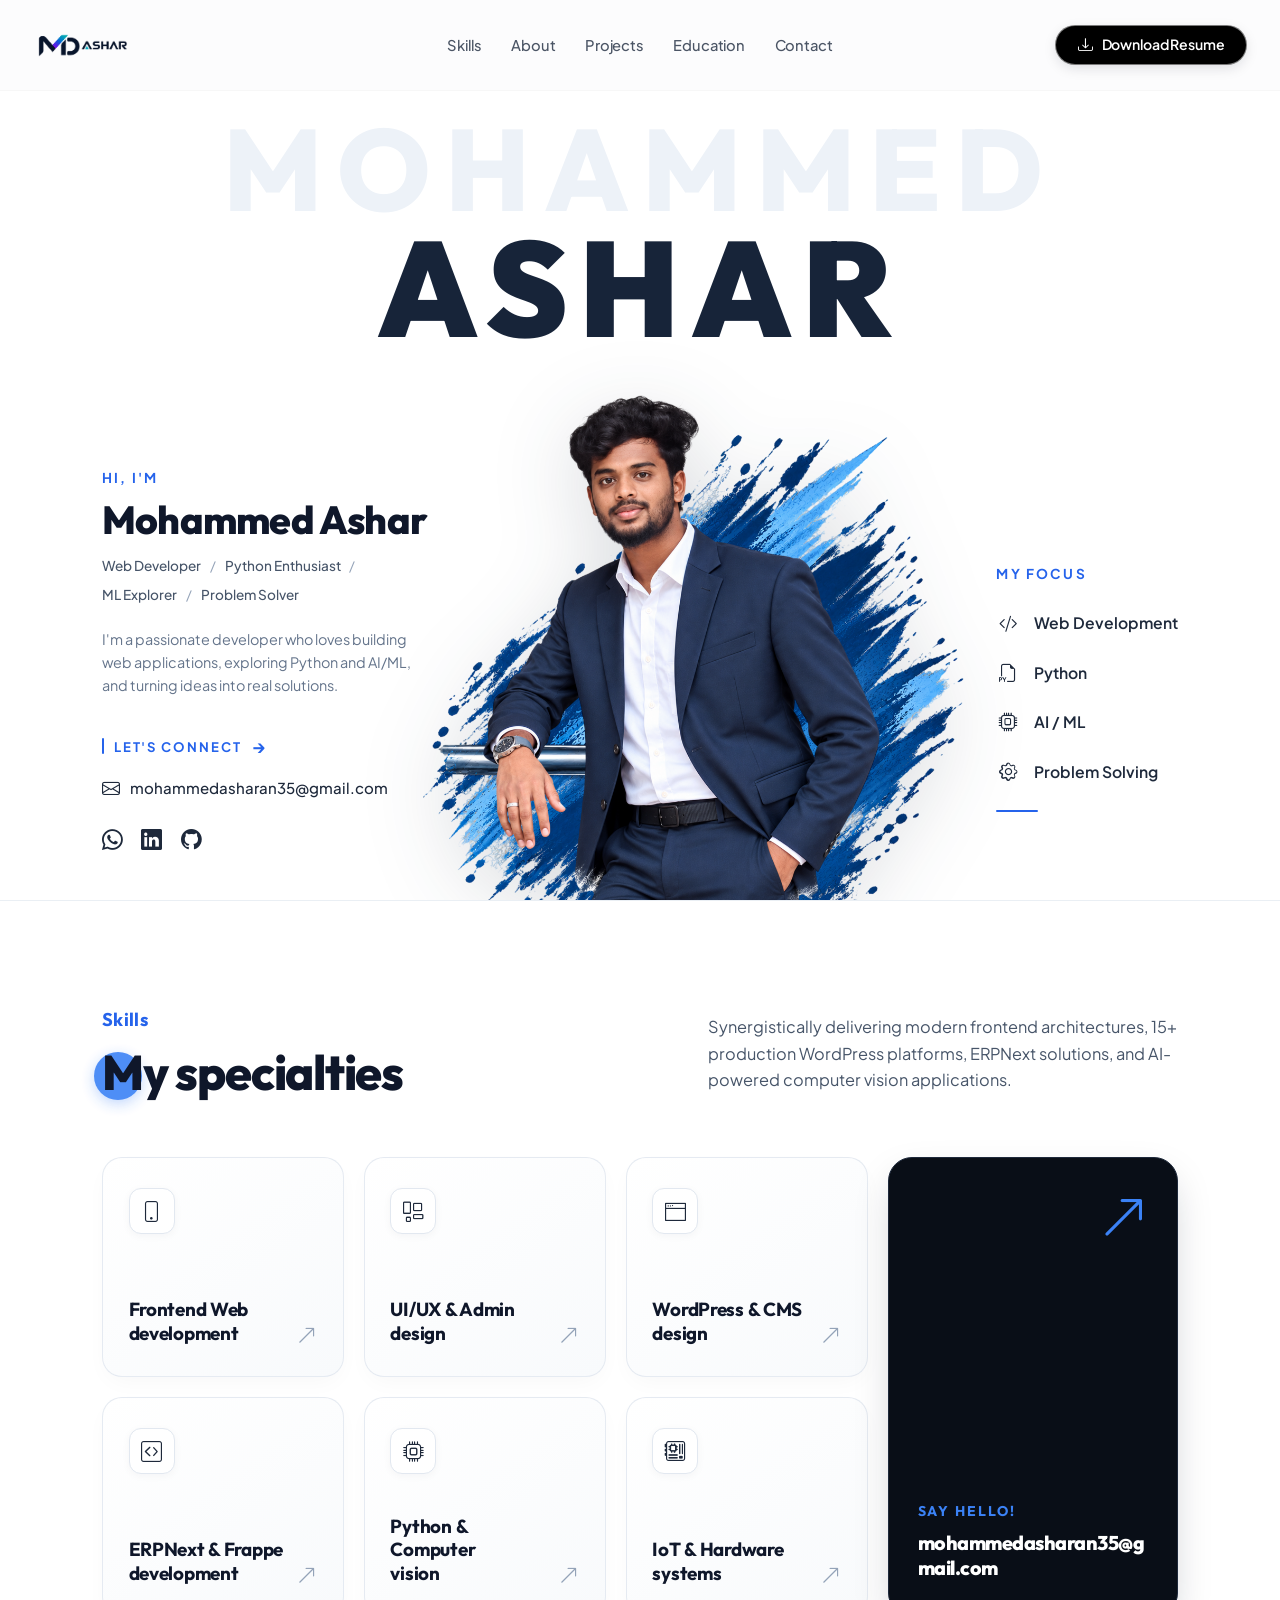
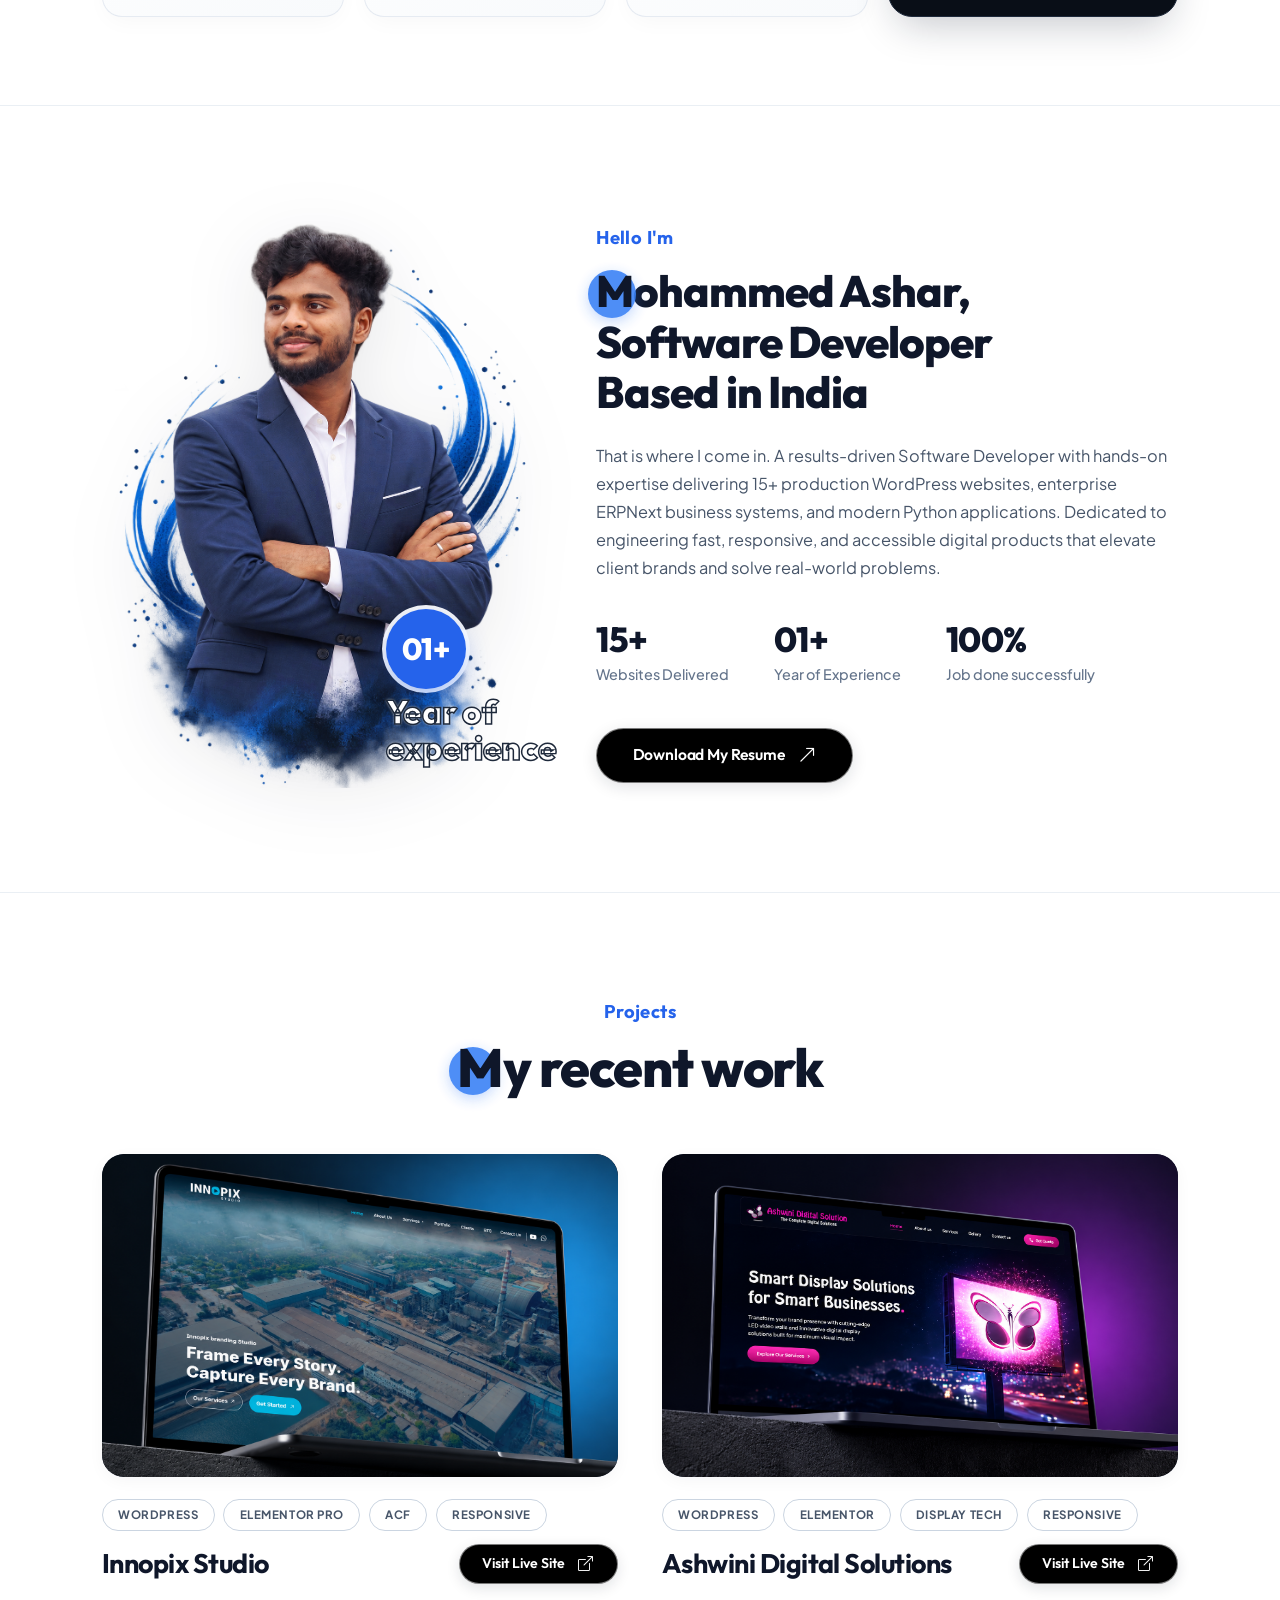
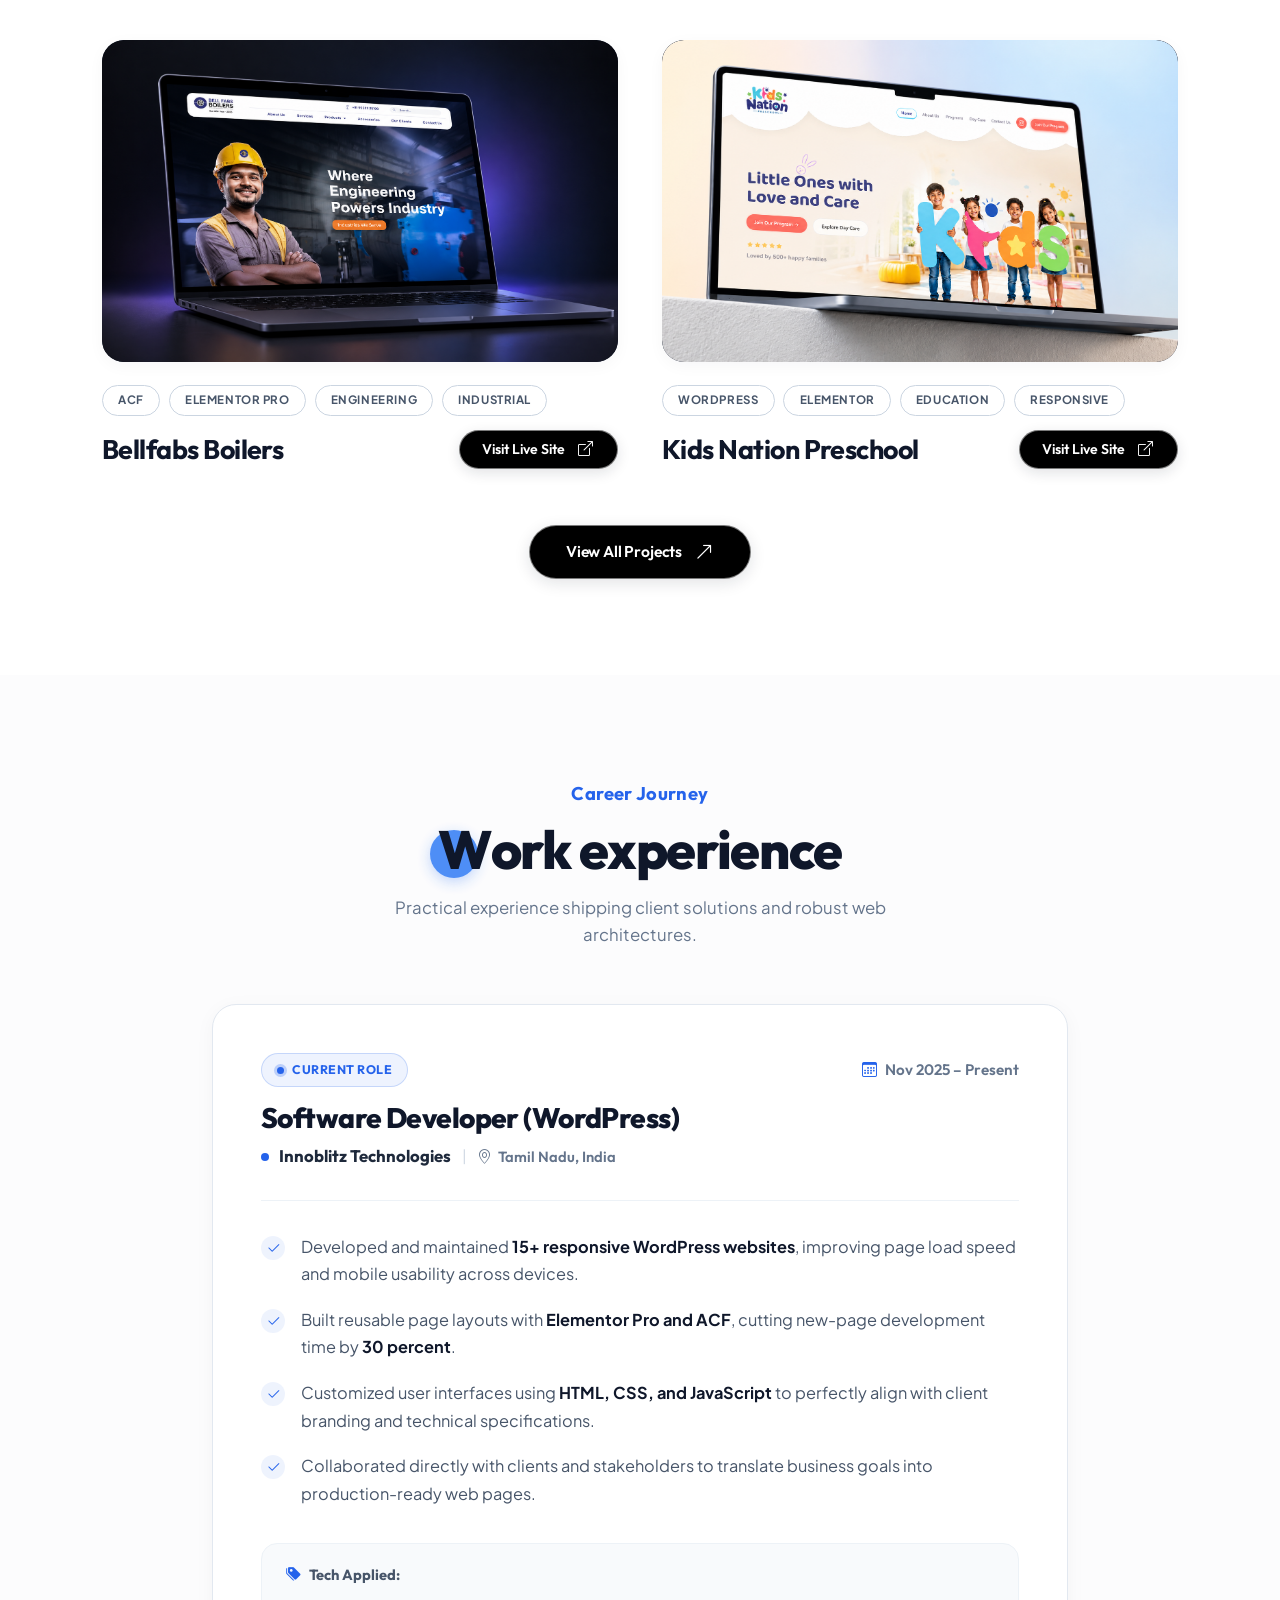
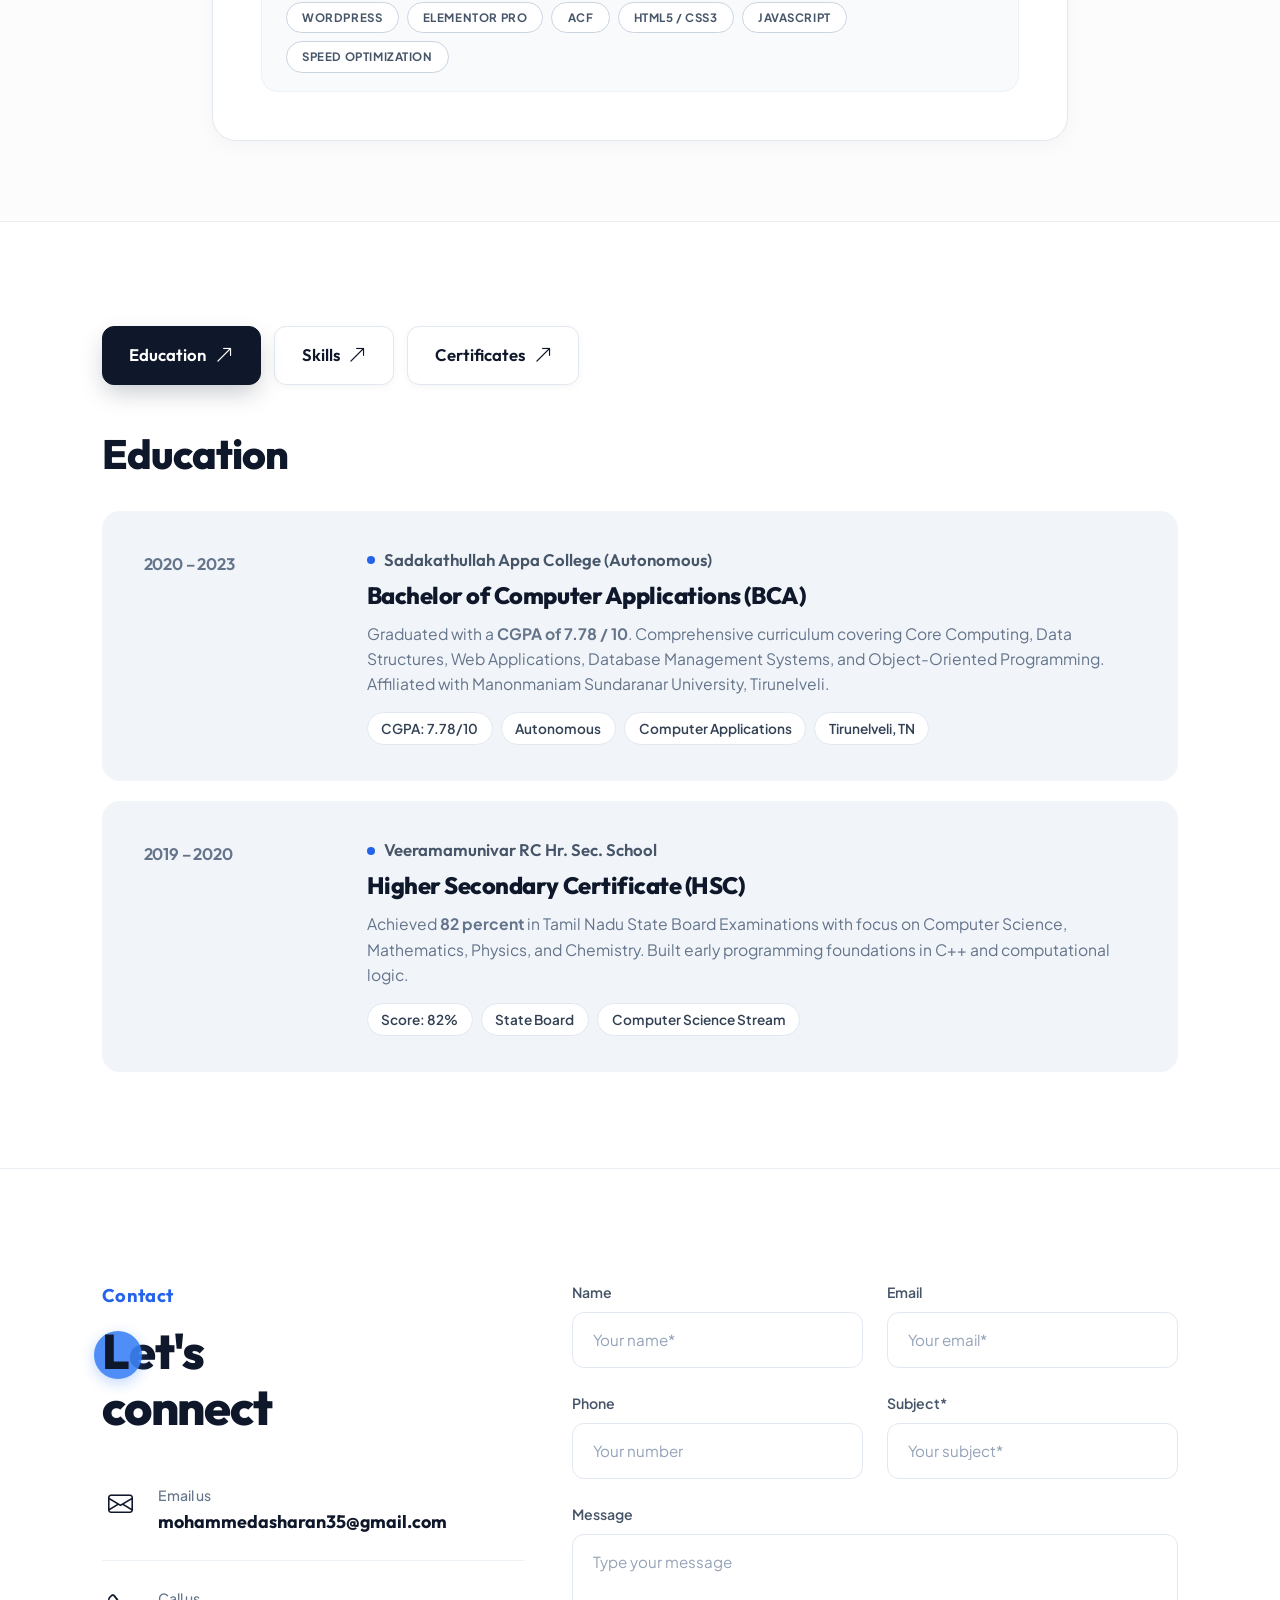
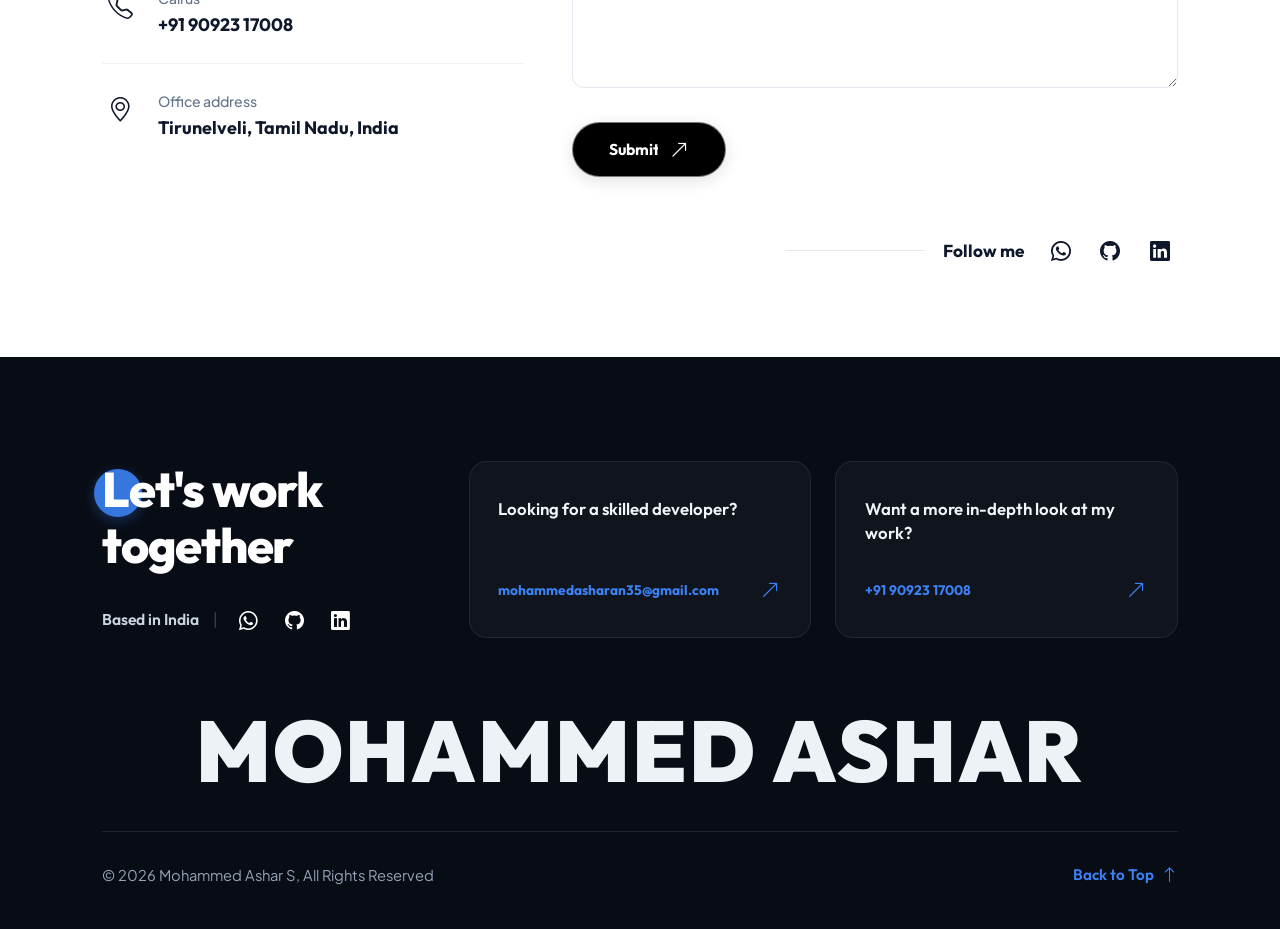
==== commit 3a95bbca: "Add dynamic projects engine and admin dashboard at /ashar35-access" ====
--- a/index.html
+++ b/index.html
@@ -445,7 +445,7 @@
       </div>
 
       <!-- 4-Grid Project Showcase (2x2 Responsive Layout) -->
-      <div class="recent-work-grid">
+      <div class="recent-work-grid" id="recentWorkGrid">
 
         <!-- Project Card 1: Innopix Studio -->
         <a href="https://innopixstudio.com/" target="_blank" rel="noopener noreferrer" class="recent-work-card"
@@ -1419,6 +1419,9 @@
   </script>
 
   <!-- Custom Interaction Script -->
+  <!-- Dynamic Portfolio Projects Engine -->
+  <script src="js/projects.js"></script>
+  <!-- Main interaction script -->
   <script src="js/main.js"></script>
 </body>
 
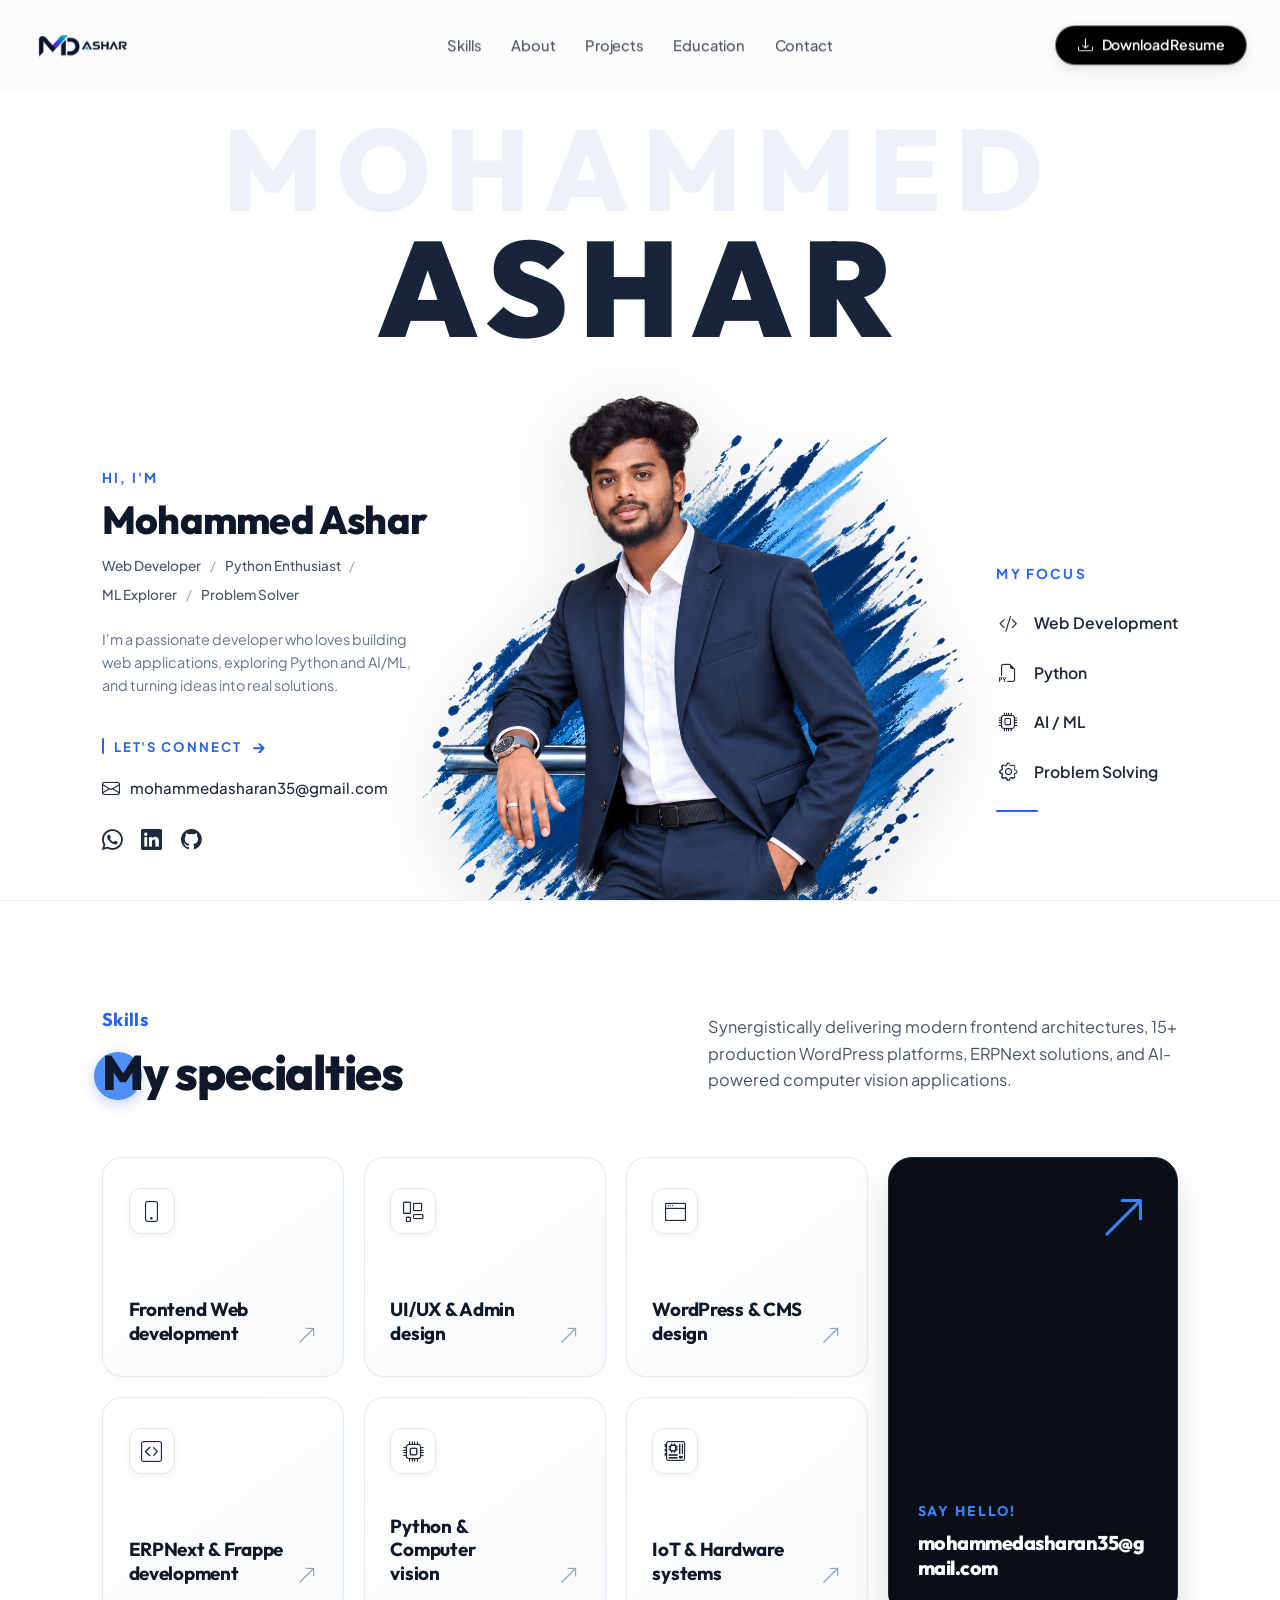
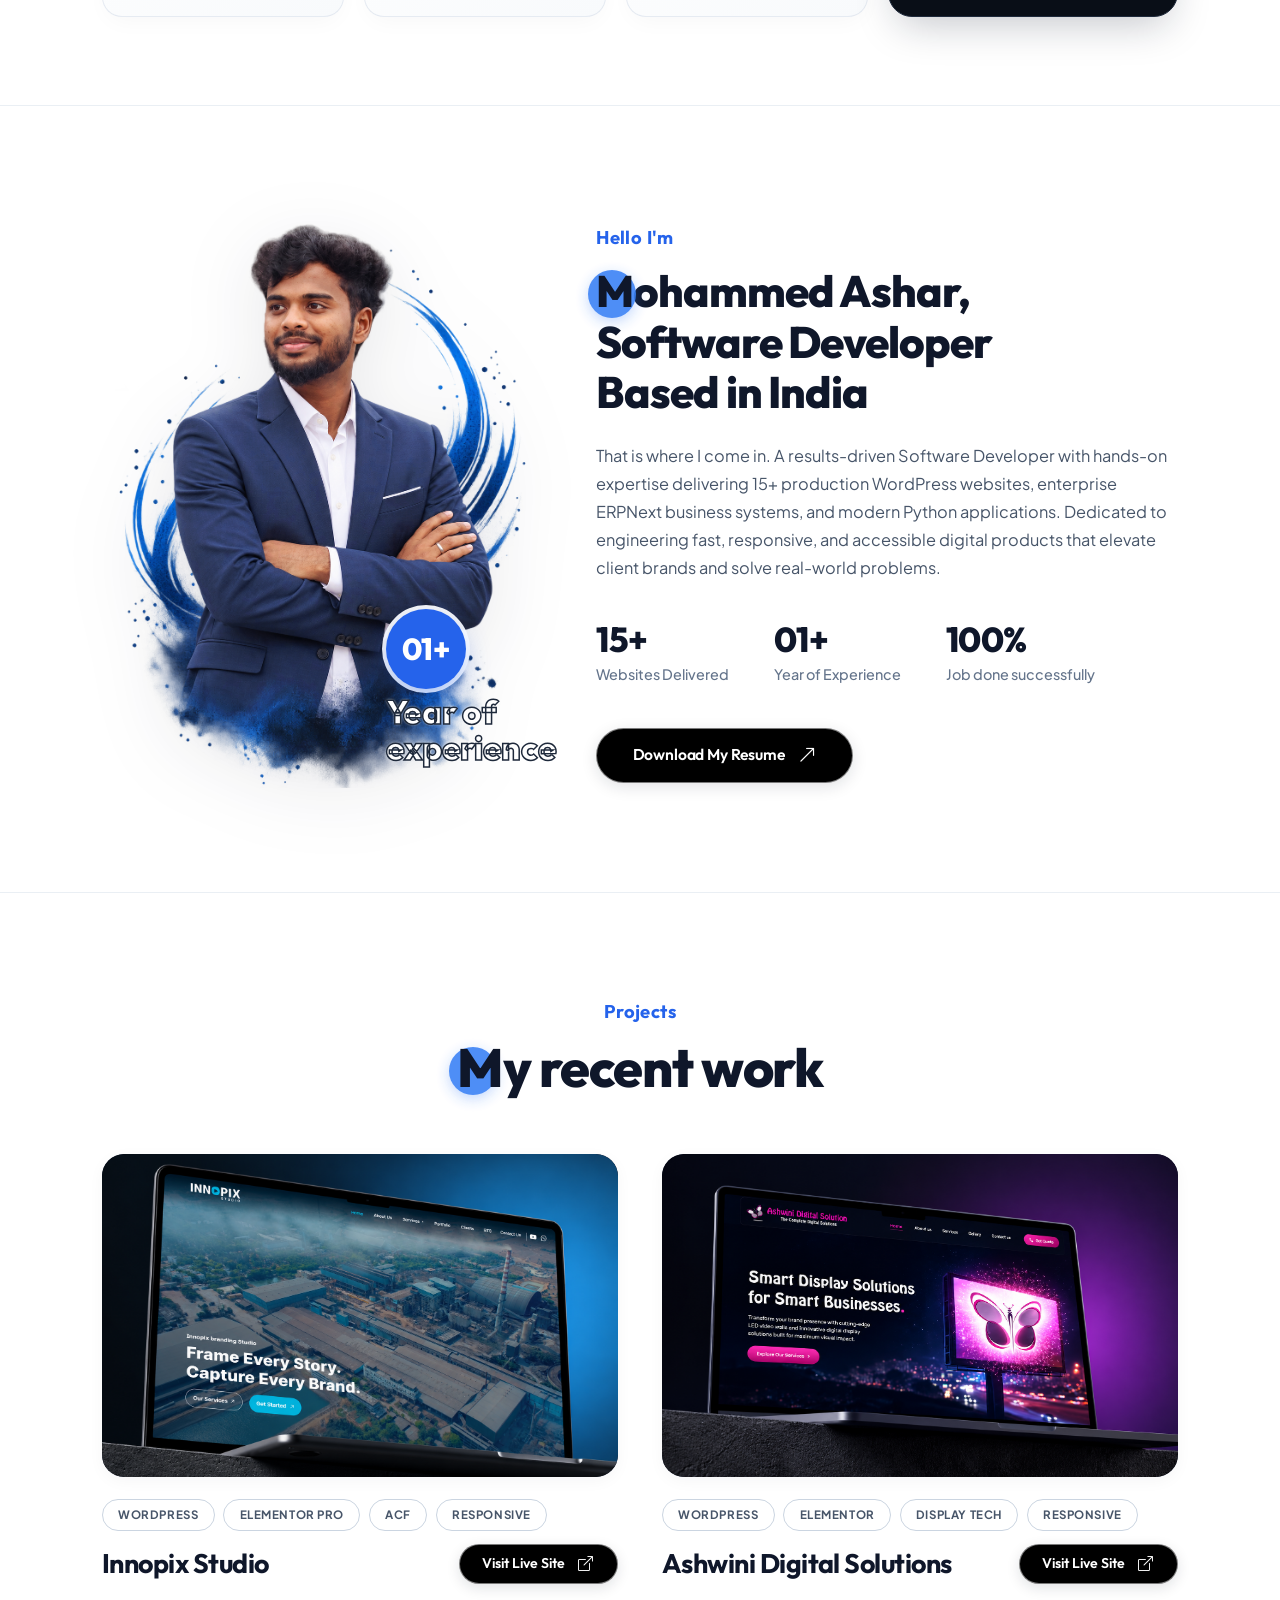
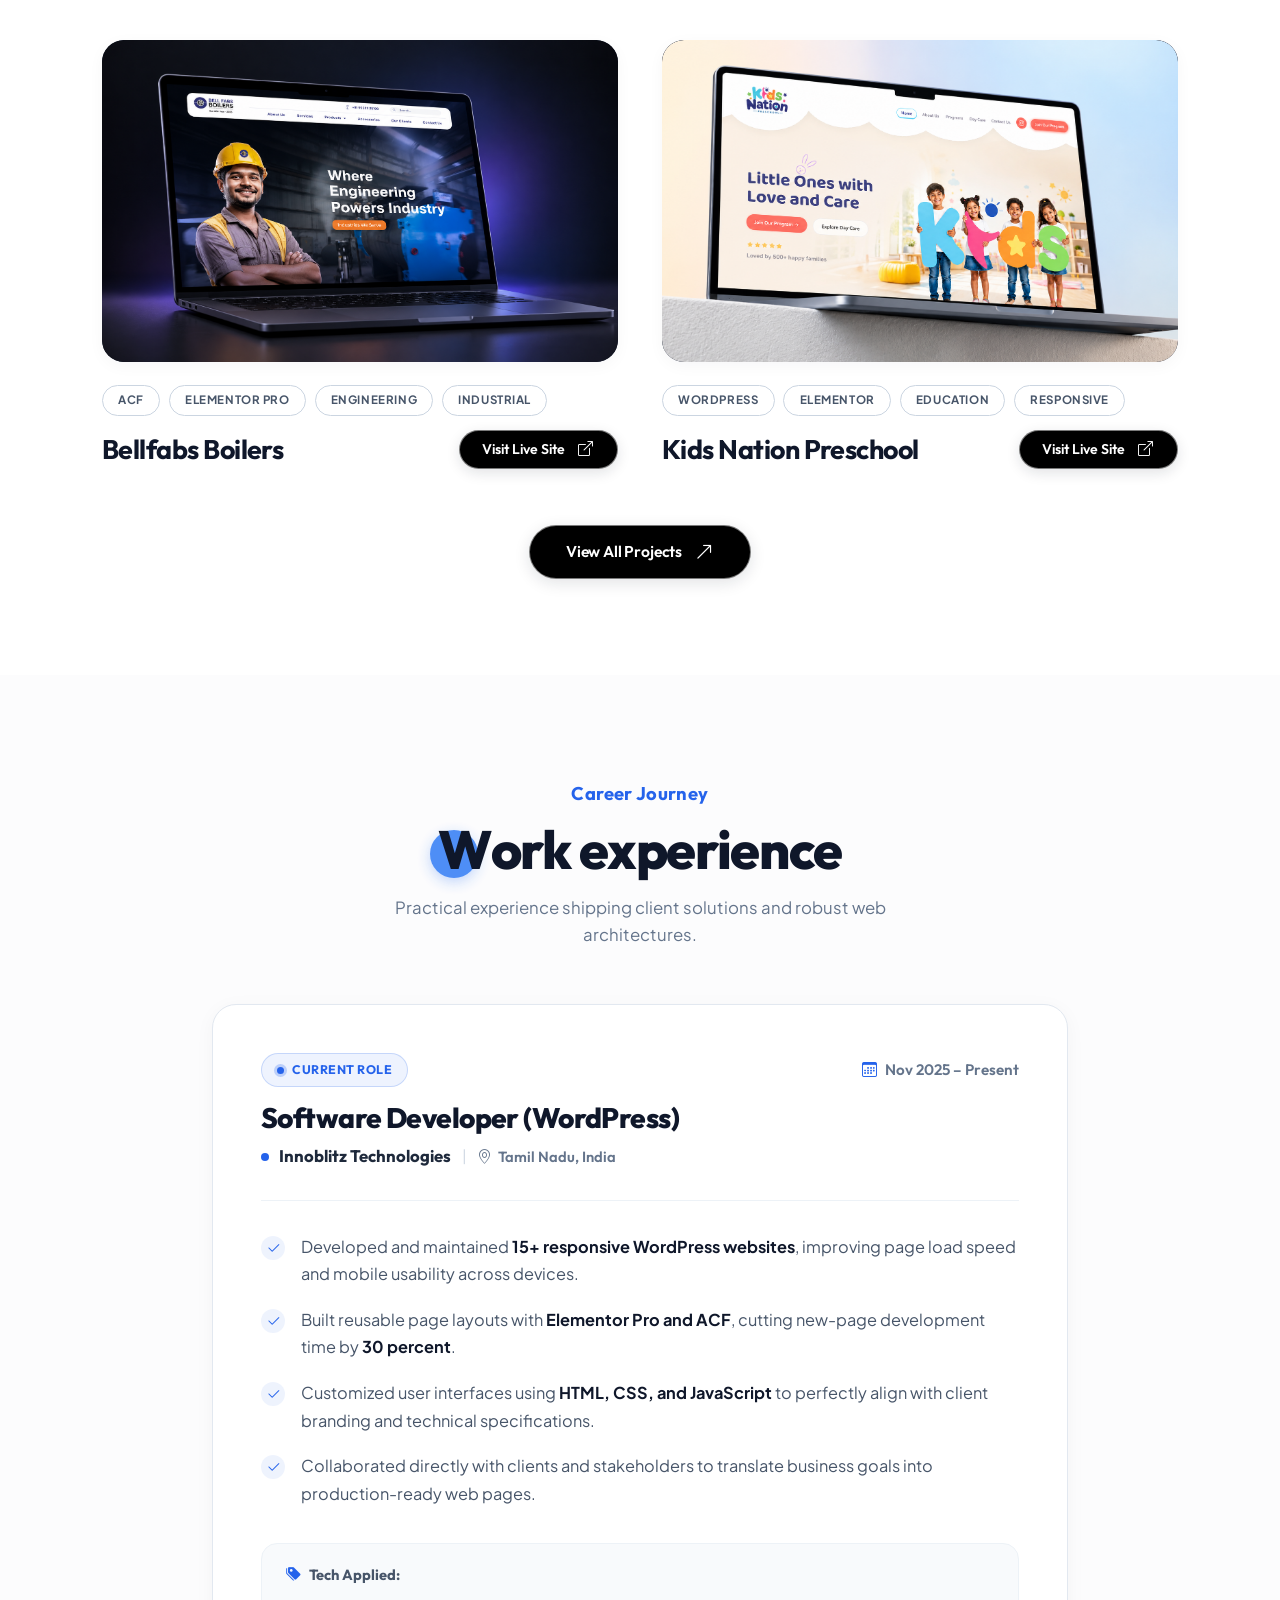
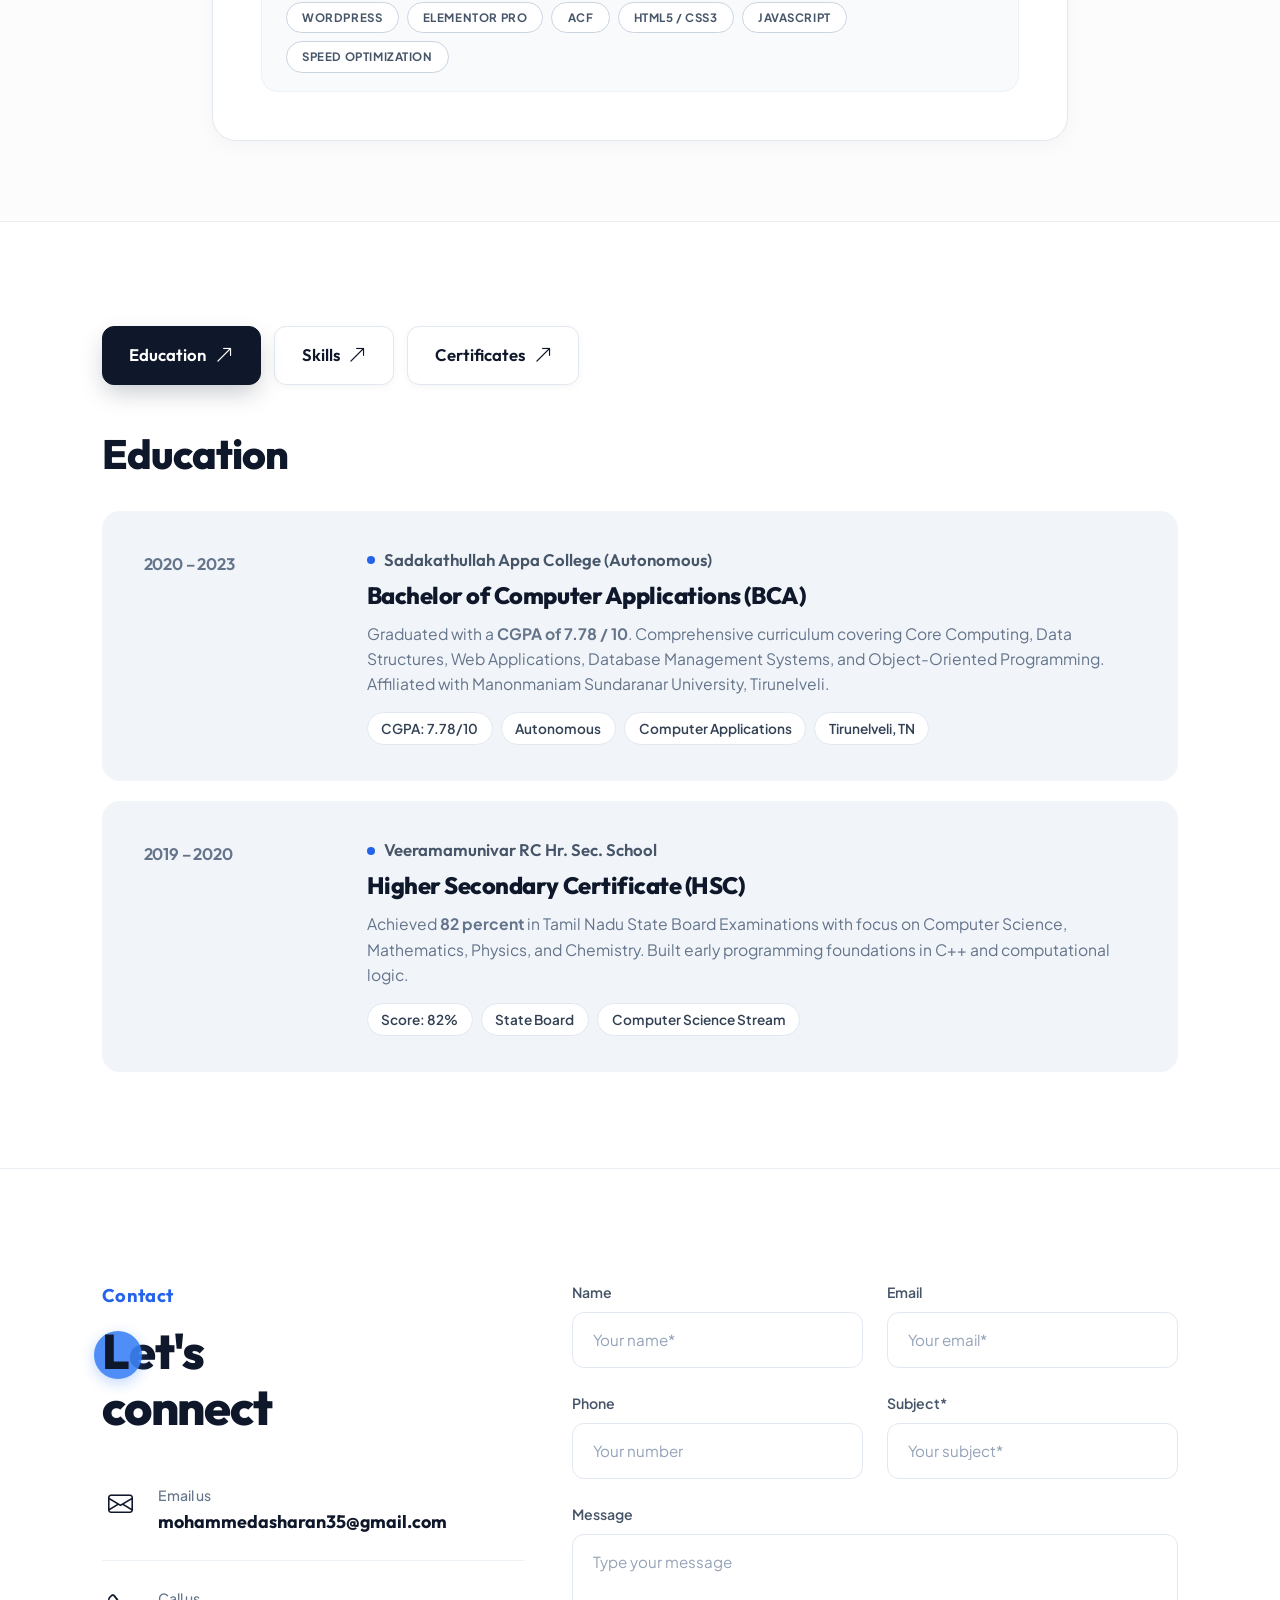
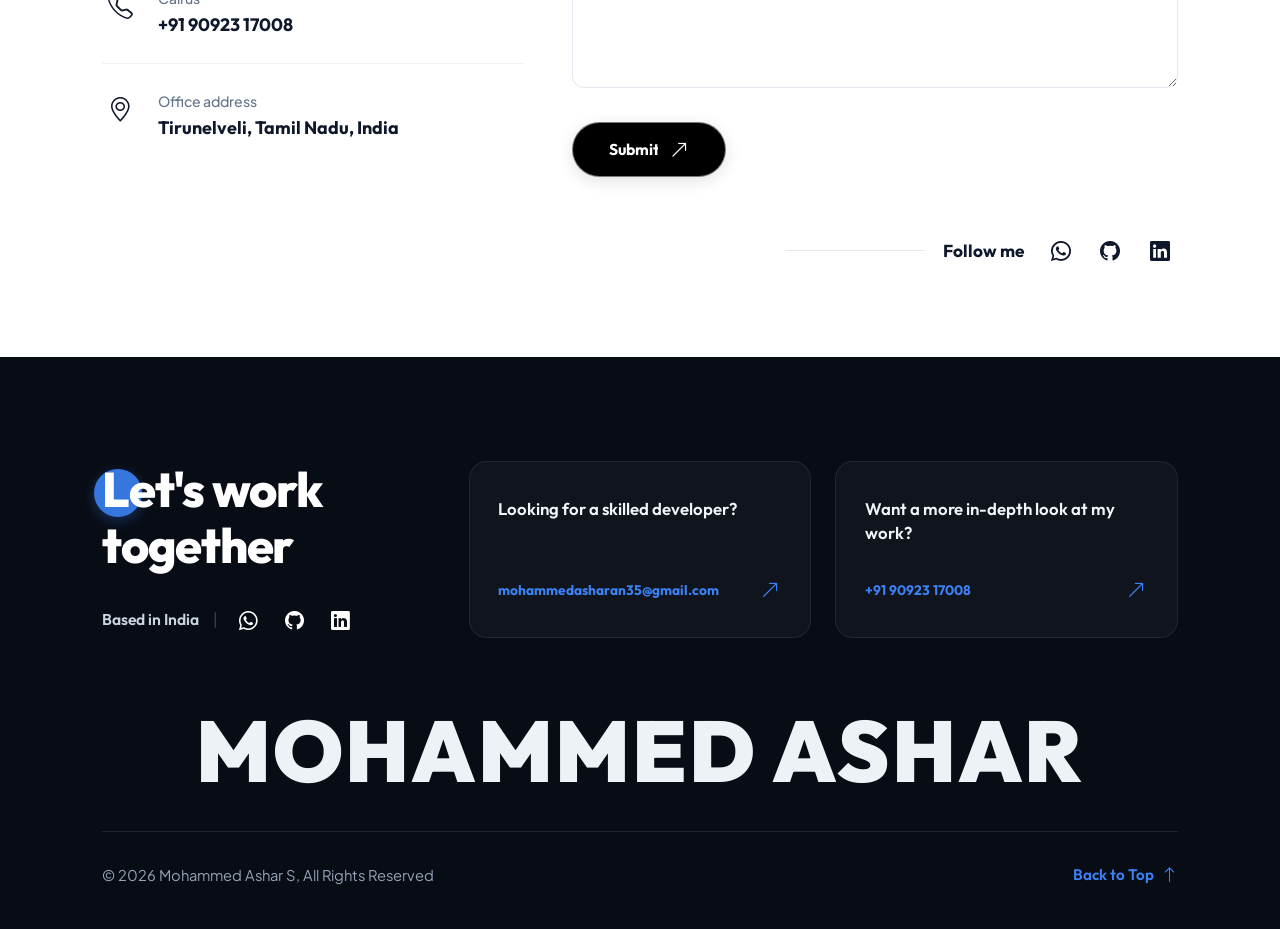
==== commit 12a9fbf2: "Add signature MD Ashar page preloader and redesign admin dashboard to light theme matching website f" ====
--- a/index.html
+++ b/index.html
@@ -31,9 +31,48 @@
 
   <!-- Custom Stylesheet -->
   <link rel="stylesheet" href="css/style.css">
+  <!-- Signature Page Preloader -->
+  <link rel="stylesheet" href="css/preloader.css">
 </head>
 
 <body>
+
+  <!-- ======================================================================
+       PAGE PRELOADER (Exact match to MD ASHAR Signature Loader)
+       ====================================================================== -->
+  <div class="site-preloader" id="sitePreloader">
+    <div class="preloader-content">
+      <div class="preloader-orbit-wrap">
+        <div class="preloader-orbit-track"></div>
+        <svg class="preloader-orbit-svg" viewBox="0 0 180 180">
+          <defs>
+            <linearGradient id="preloaderOrbitGradient" x1="0%" y1="0%" x2="100%" y2="100%">
+              <stop offset="0%" stop-color="#3b82f6" stop-opacity="0.15" />
+              <stop offset="60%" stop-color="#2563eb" stop-opacity="0.8" />
+              <stop offset="100%" stop-color="#00d2ff" stop-opacity="1" />
+            </linearGradient>
+          </defs>
+          <circle class="preloader-orbit-path" cx="90" cy="90" r="84" />
+        </svg>
+        <div class="preloader-dot-orbit">
+          <div class="preloader-orbiting-dot"></div>
+        </div>
+        <div class="preloader-center-logo">
+          <img src="assets/images/Ashar_logo.png" alt="MD Ashar Logo" class="preloader-logo-img">
+        </div>
+      </div>
+      <h2 class="preloader-title">MD ASHAR</h2>
+      <div class="preloader-progress-track">
+        <div class="preloader-progress-bar" id="preloaderProgressBar"></div>
+      </div>
+      <div class="preloader-percent-text" id="preloaderPercentText">LOADING... 0%</div>
+      <div class="preloader-accent-divider">
+        <span class="preloader-divider-line"></span>
+        <span class="preloader-divider-slashes">//</span>
+        <span class="preloader-divider-line"></span>
+      </div>
+    </div>
+  </div>
 
   <!-- ======================================================================
        1. SITE HEADER (DUAL-STATE: NORMAL FULL-WIDTH -> FLOATING PILL ON SCROLL)
@@ -1423,6 +1462,8 @@
   <script src="js/projects.js"></script>
   <!-- Main interaction script -->
   <script src="js/main.js"></script>
+  <!-- Signature Page Preloader Engine -->
+  <script src="js/preloader.js"></script>
 </body>
 
 </html>
--- a/css/preloader.css
+++ b/css/preloader.css
@@ -0,0 +1,225 @@
+/**
+ * MOHAMMED ASHAR - SIGNATURE PAGE LOADER
+ * Matches user reference: White background, central orbit ring with glowing cyan dot,
+ * MD Ashar logo, uppercase title, gradient pill progress bar, percentage counter, and bottom slashes.
+ */
+
+.site-preloader {
+  position: fixed;
+  inset: 0;
+  width: 100%;
+  height: 100%;
+  background-color: #ffffff;
+  z-index: 9999999;
+  display: flex;
+  align-items: center;
+  justify-content: center;
+  opacity: 1;
+  visibility: visible;
+  transition: opacity 0.55s cubic-bezier(0.16, 1, 0.3, 1), visibility 0.55s cubic-bezier(0.16, 1, 0.3, 1);
+  user-select: none;
+}
+
+.site-preloader.fade-out {
+  opacity: 0;
+  visibility: hidden;
+  pointer-events: none;
+}
+
+.preloader-content {
+  display: flex;
+  flex-direction: column;
+  align-items: center;
+  justify-content: center;
+  text-align: center;
+  padding: 1.5rem;
+  max-width: 90vw;
+}
+
+/* --------------------------------------------------------------------------
+   1. CIRCULAR ORBIT RING & LOGO
+   -------------------------------------------------------------------------- */
+.preloader-orbit-wrap {
+  position: relative;
+  width: 180px;
+  height: 180px;
+  display: flex;
+  align-items: center;
+  justify-content: center;
+  margin-bottom: 2.25rem;
+}
+
+/* Faint static track ring */
+.preloader-orbit-track {
+  position: absolute;
+  inset: 0;
+  border-radius: 50%;
+  border: 1.2px solid rgba(226, 232, 240, 0.9);
+}
+
+/* Spinning SVG Arc */
+.preloader-orbit-svg {
+  position: absolute;
+  inset: 0;
+  width: 100%;
+  height: 100%;
+  animation: preloaderSpin 2.2s cubic-bezier(0.4, 0, 0.2, 1) infinite;
+  transform-origin: center center;
+}
+
+.preloader-orbit-path {
+  fill: none;
+  stroke: url(#preloaderOrbitGradient);
+  stroke-width: 2.2;
+  stroke-dasharray: 140 380;
+  stroke-linecap: round;
+}
+
+/* Rotating container for the orbiting cyan dot */
+.preloader-dot-orbit {
+  position: absolute;
+  inset: 0;
+  width: 100%;
+  height: 100%;
+  animation: preloaderSpin 2.2s cubic-bezier(0.4, 0, 0.2, 1) infinite;
+  pointer-events: none;
+}
+
+.preloader-orbiting-dot {
+  position: absolute;
+  top: 50%;
+  right: -5px;
+  transform: translateY(-50%);
+  width: 11px;
+  height: 11px;
+  background: #00d2ff;
+  border-radius: 50%;
+  box-shadow: 0 0 12px #00d2ff, 0 0 0 2.5px #ffffff, 0 0 0 4.5px rgba(0, 210, 255, 0.35);
+}
+
+/* Center Logo */
+.preloader-center-logo {
+  position: relative;
+  z-index: 2;
+  width: 95px;
+  height: 95px;
+  display: flex;
+  align-items: center;
+  justify-content: center;
+}
+
+.preloader-logo-img {
+  max-width: 100%;
+  max-height: 100%;
+  object-fit: contain;
+  filter: drop-shadow(0 2px 8px rgba(15, 23, 42, 0.06));
+}
+
+/* --------------------------------------------------------------------------
+   2. MD ASHAR TITLE
+   -------------------------------------------------------------------------- */
+.preloader-title {
+  font-family: 'Outfit', -apple-system, BlinkMacSystemFont, sans-serif;
+  font-size: 1.25rem;
+  font-weight: 800;
+  letter-spacing: 0.22em;
+  color: #0b0f19;
+  text-transform: uppercase;
+  margin: 0 0 1.25rem 0;
+  text-indent: 0.22em; /* Centers letter-spaced text perfectly */
+}
+
+/* --------------------------------------------------------------------------
+   3. HORIZONTAL PILL PROGRESS BAR
+   -------------------------------------------------------------------------- */
+.preloader-progress-track {
+  width: 210px;
+  height: 5.5px;
+  background: #f1f5f9;
+  border-radius: 9999px;
+  overflow: hidden;
+  margin-bottom: 0.85rem;
+  position: relative;
+}
+
+.preloader-progress-bar {
+  height: 100%;
+  width: 0%;
+  background: linear-gradient(90deg, #2563eb 0%, #00d2ff 100%);
+  border-radius: 9999px;
+  transition: width 0.12s linear;
+  box-shadow: 0 0 8px rgba(0, 210, 255, 0.5);
+}
+
+/* --------------------------------------------------------------------------
+   4. LOADING PERCENTAGE TEXT
+   -------------------------------------------------------------------------- */
+.preloader-percent-text {
+  font-family: 'Plus Jakarta Sans', -apple-system, BlinkMacSystemFont, sans-serif;
+  font-size: 0.72rem;
+  font-weight: 700;
+  letter-spacing: 0.18em;
+  color: #64748b;
+  text-transform: uppercase;
+  margin-bottom: 1.35rem;
+  text-indent: 0.18em;
+}
+
+/* --------------------------------------------------------------------------
+   5. BOTTOM ACCENT DIVIDER: — // —
+   -------------------------------------------------------------------------- */
+.preloader-accent-divider {
+  display: flex;
+  align-items: center;
+  justify-content: center;
+  gap: 0.85rem;
+  width: 140px;
+}
+
+.preloader-divider-line {
+  flex: 1;
+  height: 1px;
+  background: #cbd5e1;
+}
+
+.preloader-divider-slashes {
+  color: #3b82f6;
+  font-family: 'Outfit', sans-serif;
+  font-weight: 700;
+  font-size: 0.95rem;
+  letter-spacing: 0.12em;
+  line-height: 1;
+}
+
+/* --------------------------------------------------------------------------
+   ANIMATIONS
+   -------------------------------------------------------------------------- */
+@keyframes preloaderSpin {
+  0% {
+    transform: rotate(0deg);
+  }
+  100% {
+    transform: rotate(360deg);
+  }
+}
+
+/* Mobile Responsiveness */
+@media (max-width: 576px) {
+  .preloader-orbit-wrap {
+    width: 150px;
+    height: 150px;
+    margin-bottom: 1.75rem;
+  }
+  .preloader-center-logo {
+    width: 80px;
+    height: 80px;
+  }
+  .preloader-title {
+    font-size: 1.1rem;
+    margin-bottom: 1.1rem;
+  }
+  .preloader-progress-track {
+    width: 180px;
+    height: 5px;
+  }
+}
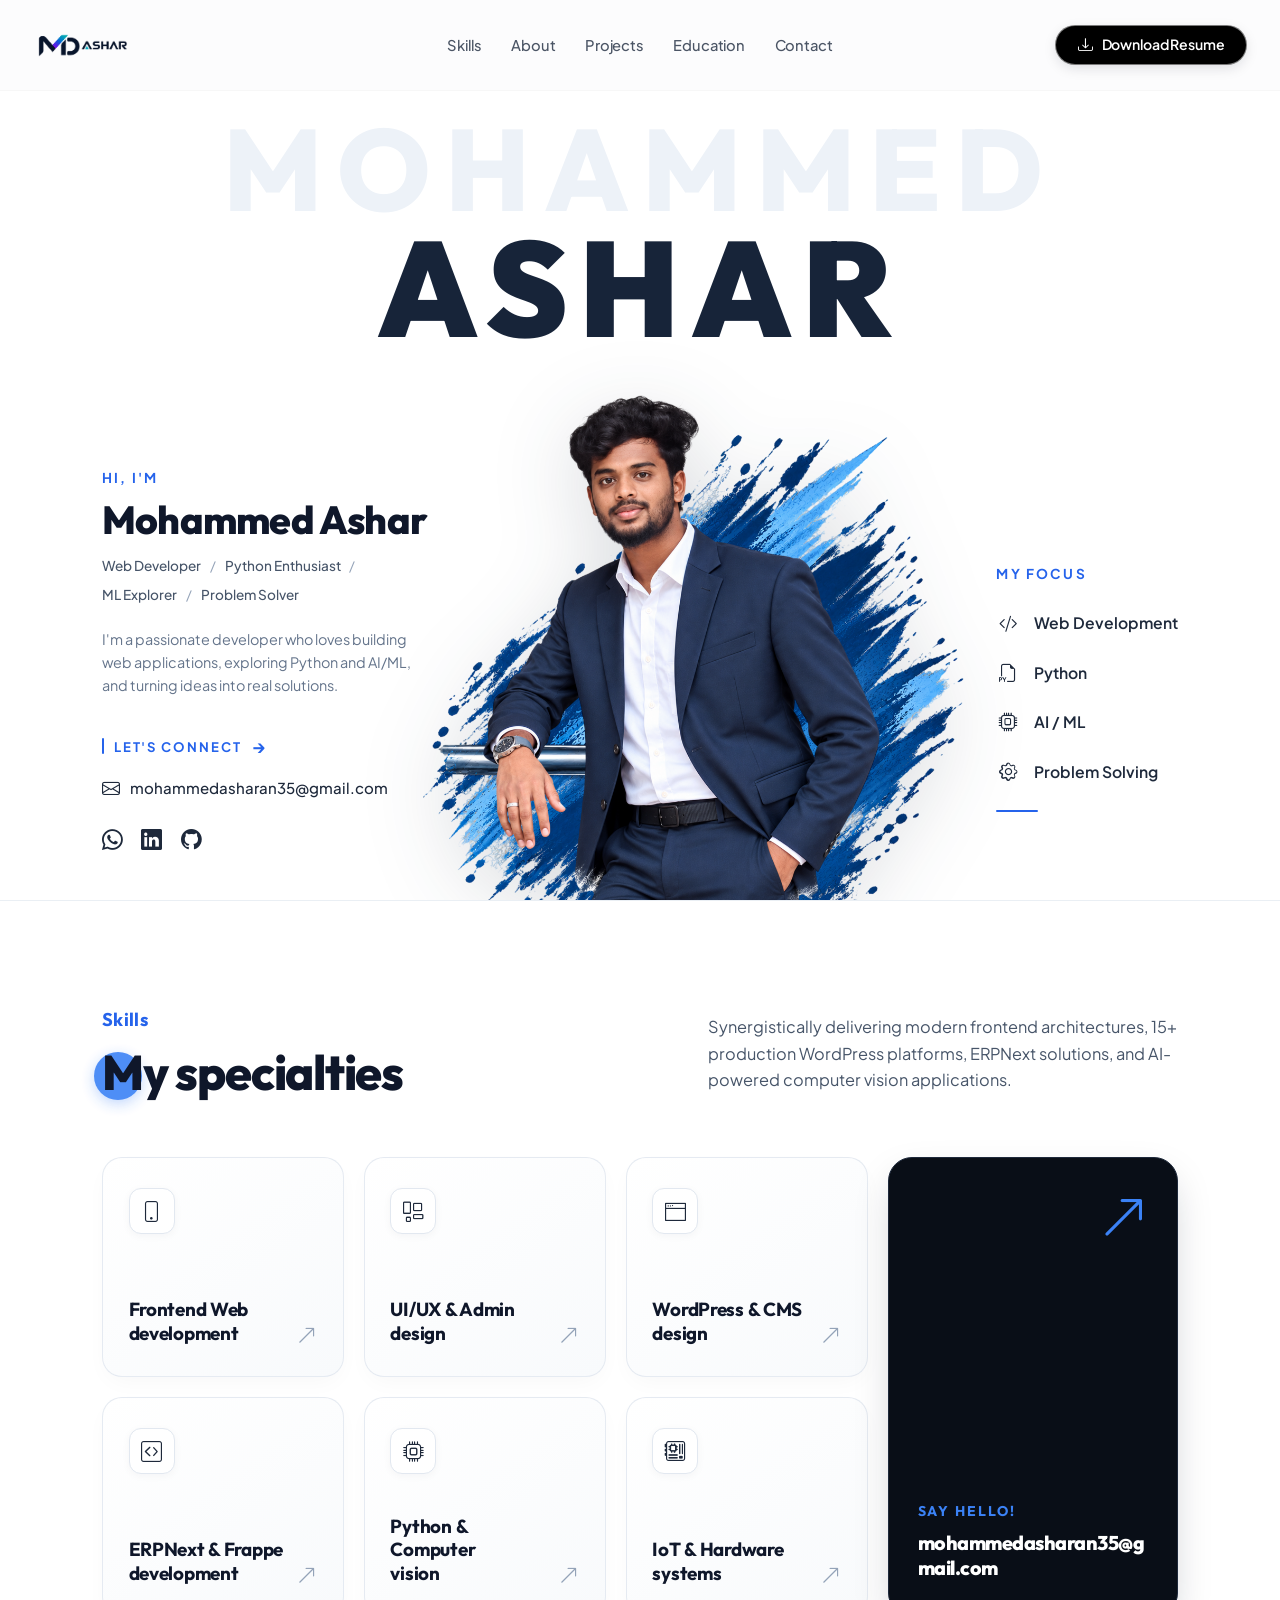
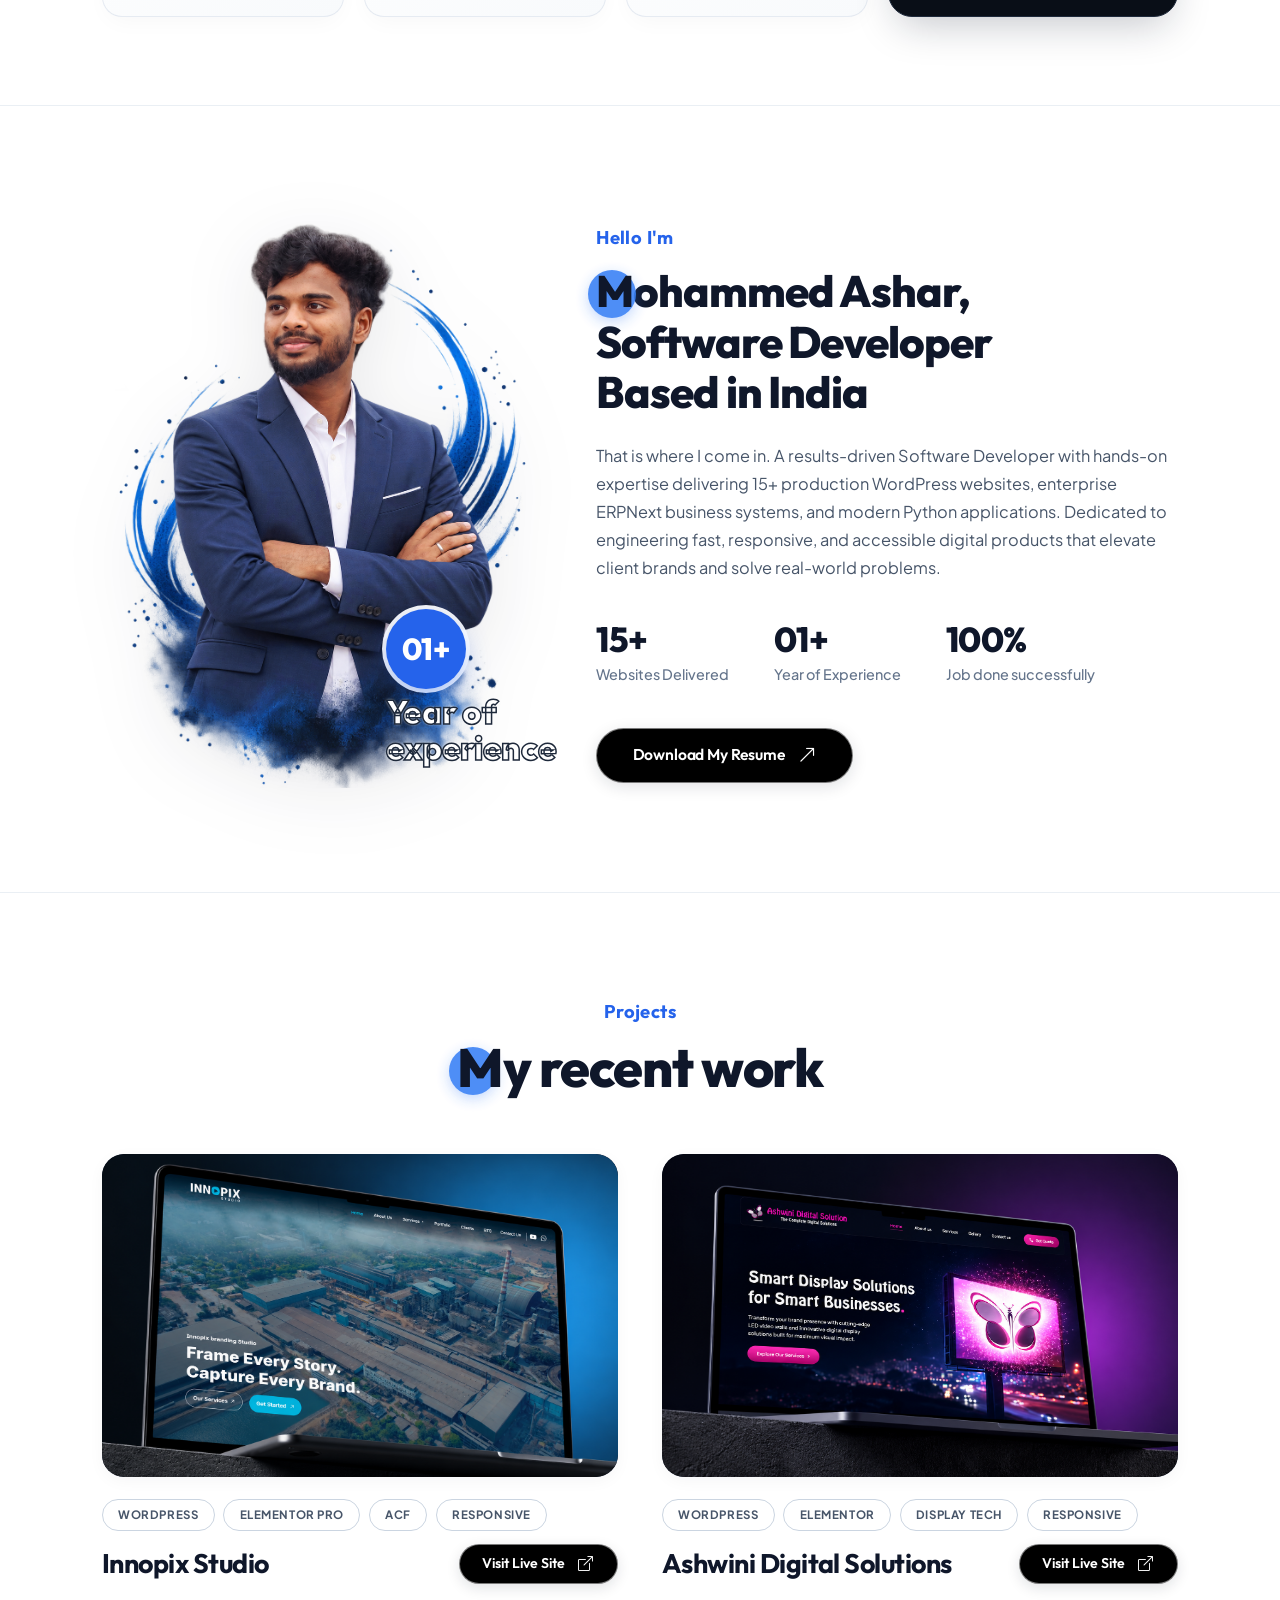
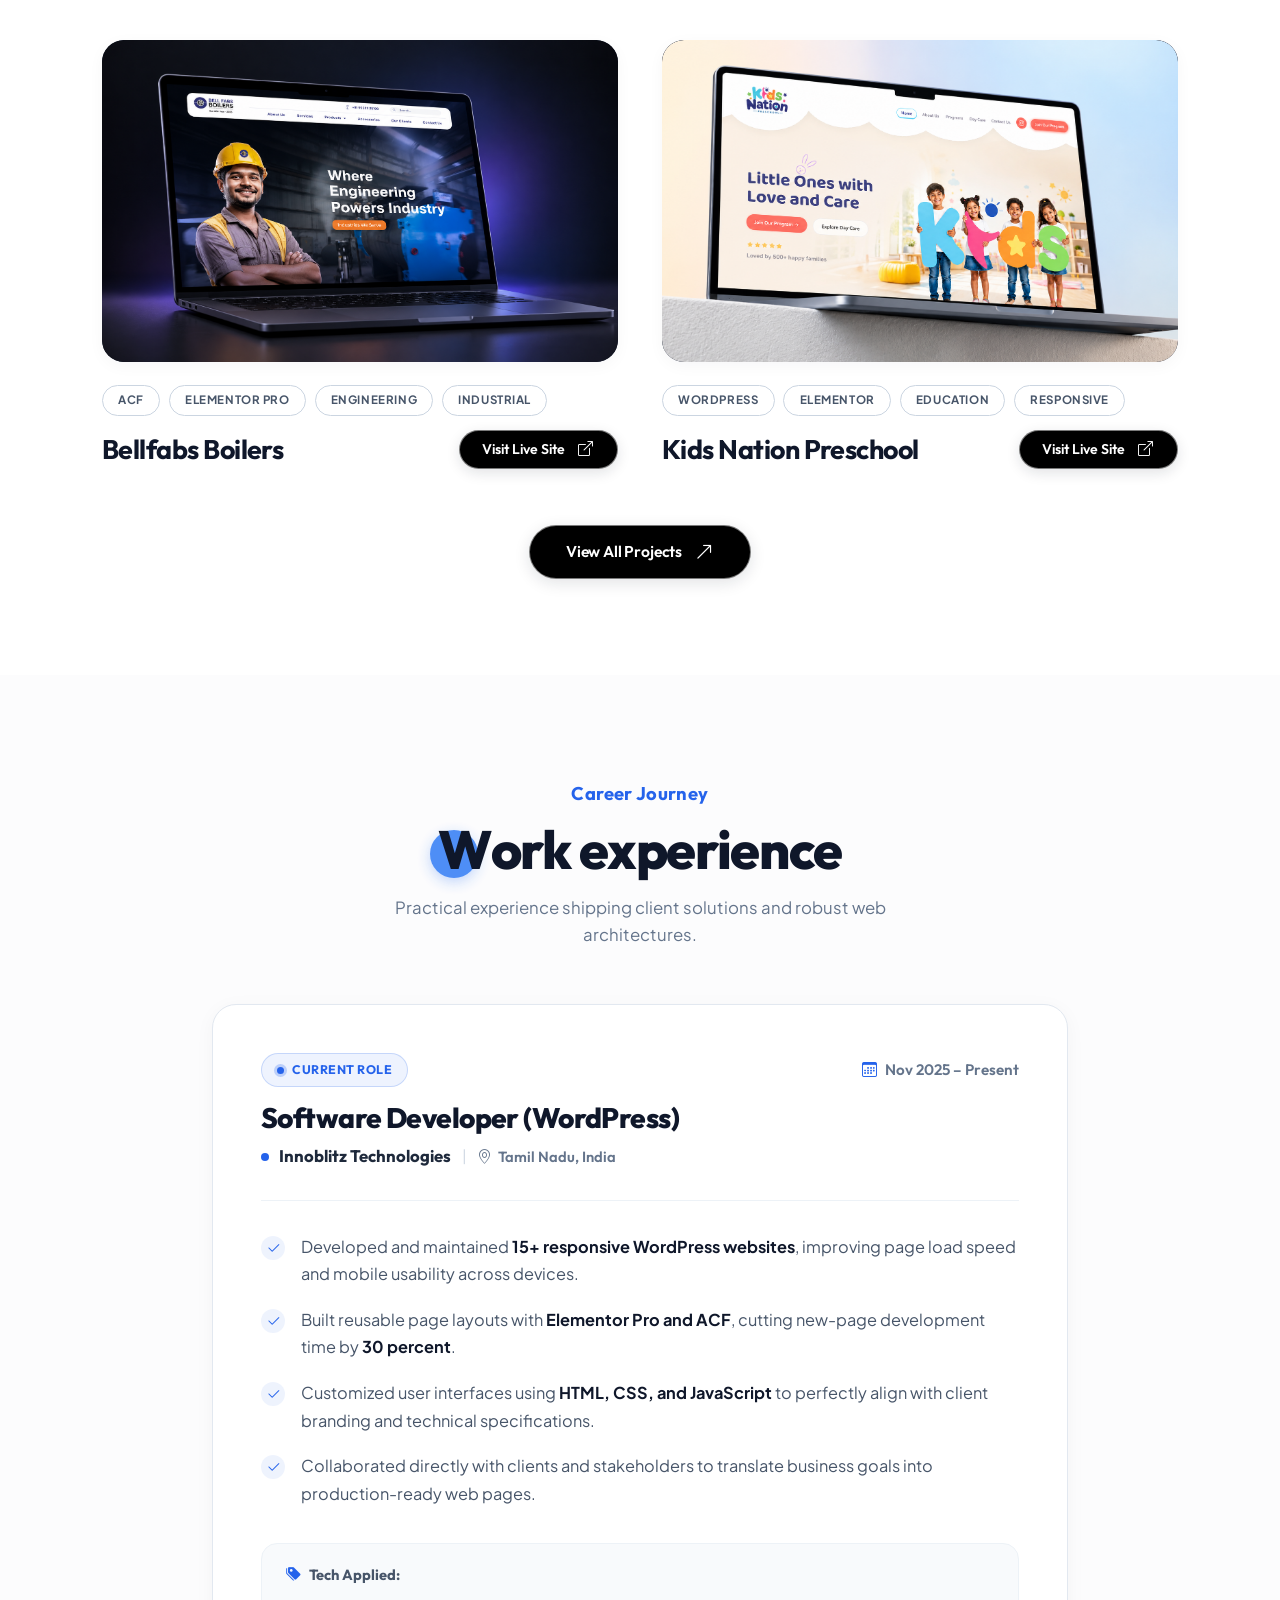
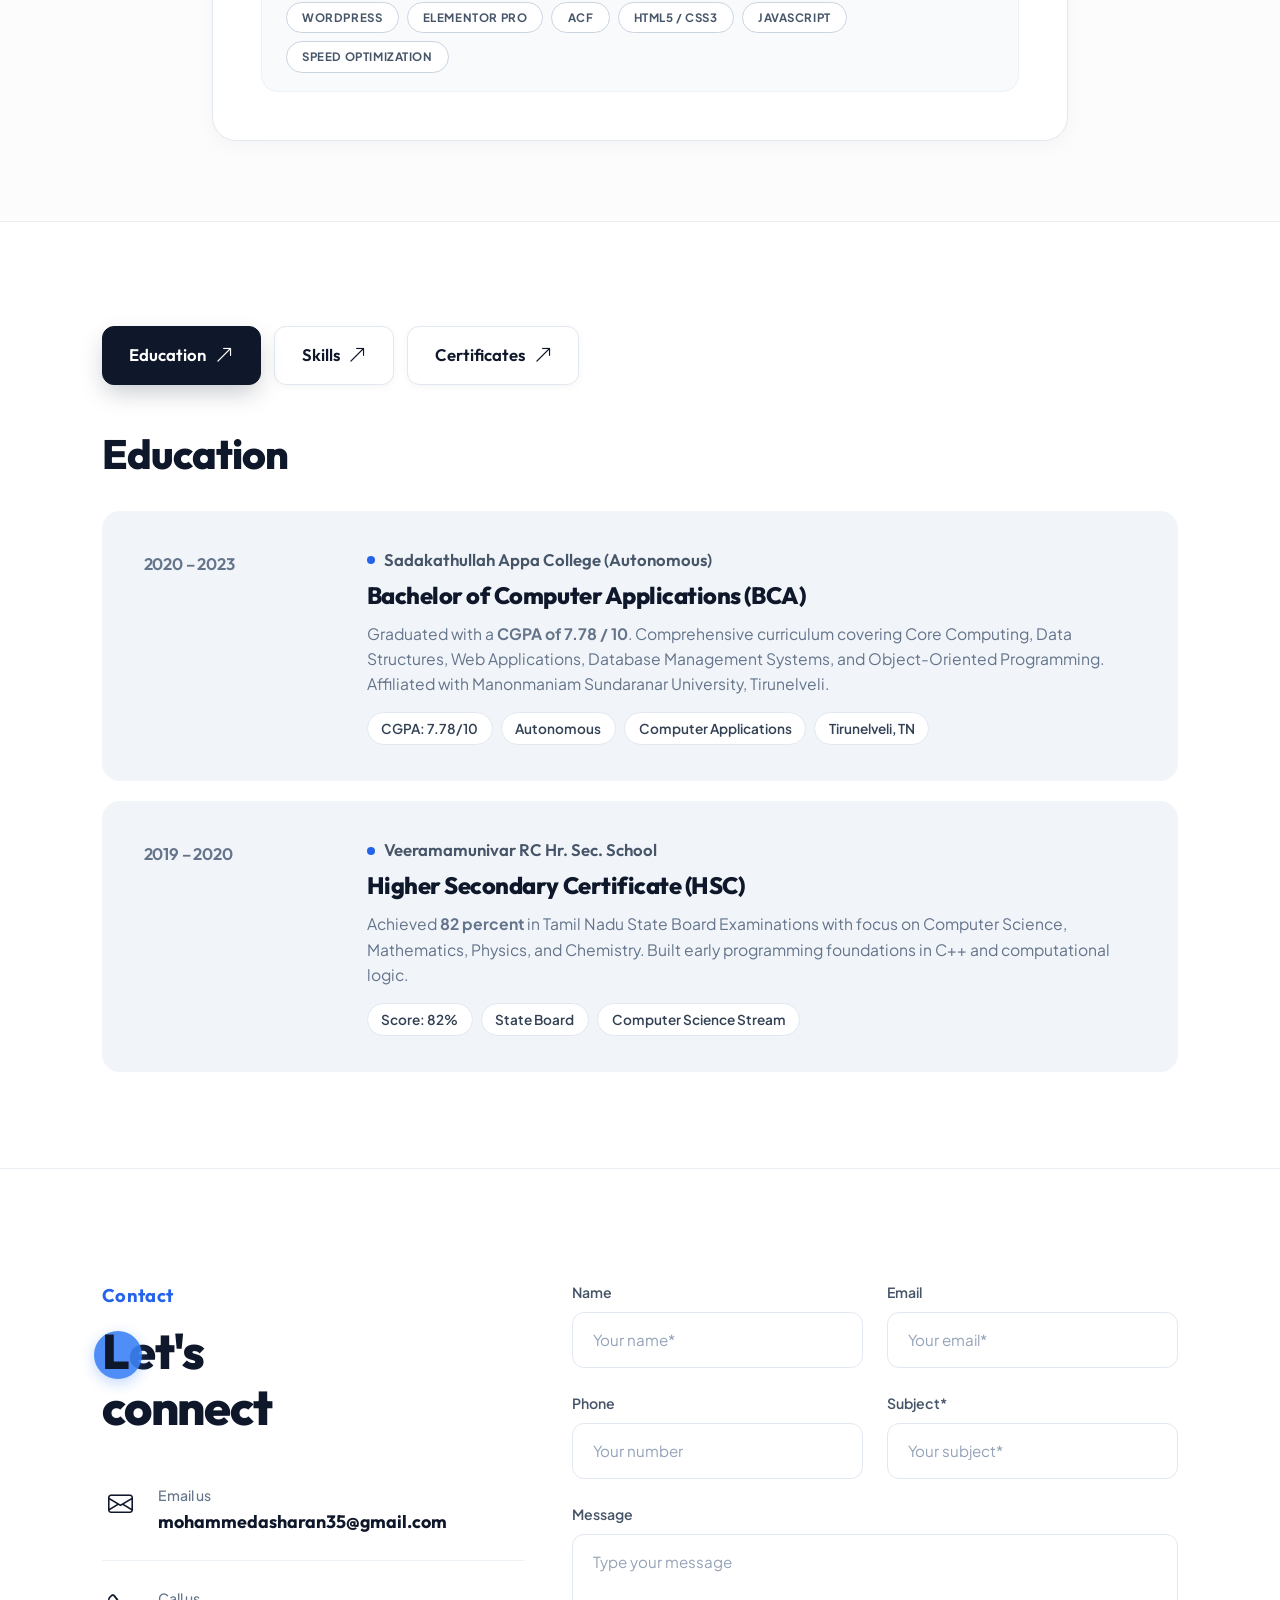
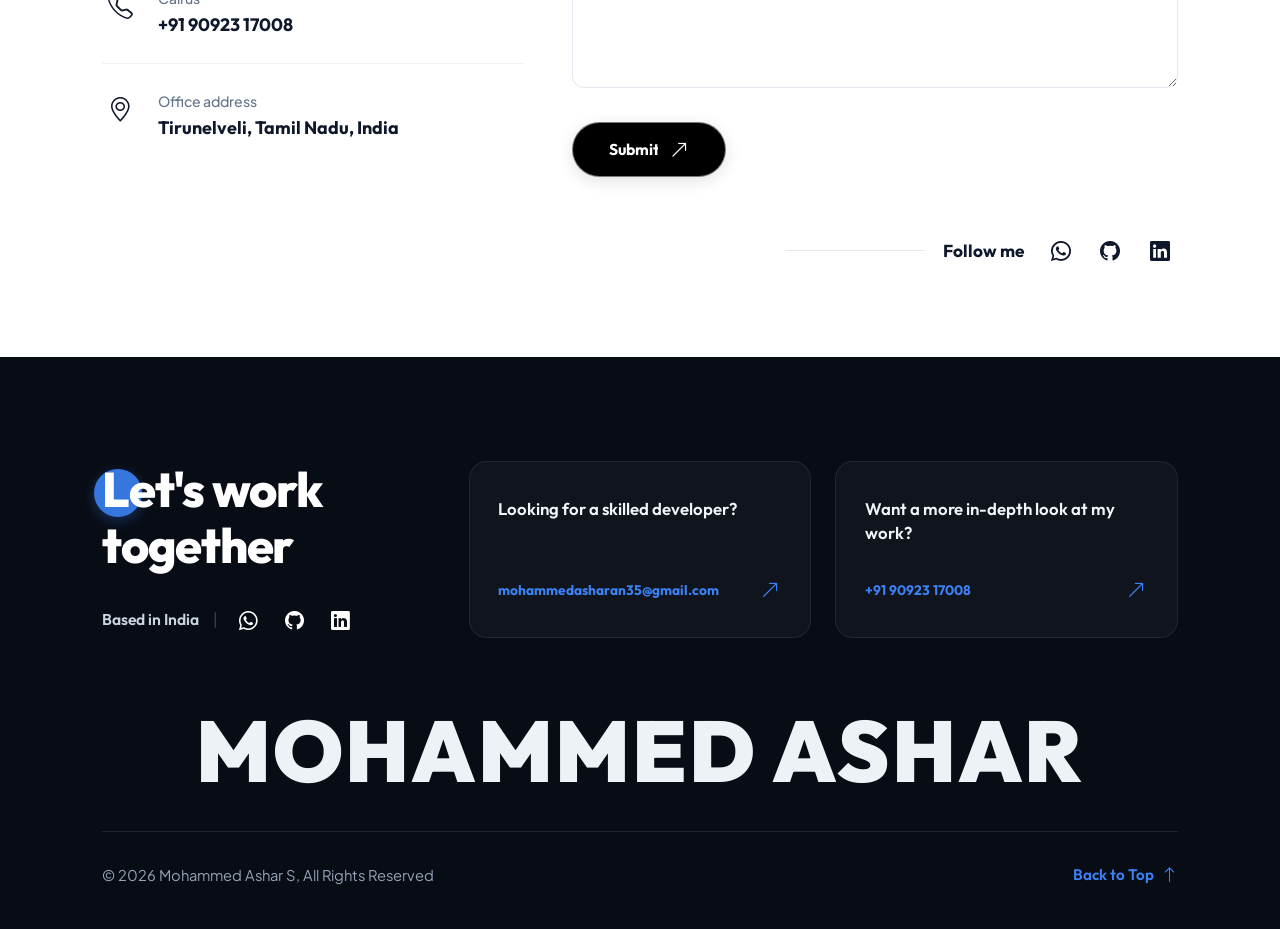
==== commit 92b93647: "Refine page preloader orbit ring and concentric target dot to perfectly match reference" ====
--- a/index.html
+++ b/index.html
@@ -43,20 +43,25 @@
   <div class="site-preloader" id="sitePreloader">
     <div class="preloader-content">
       <div class="preloader-orbit-wrap">
-        <div class="preloader-orbit-track"></div>
-        <svg class="preloader-orbit-svg" viewBox="0 0 180 180">
+        <svg class="preloader-orbit-svg" viewBox="0 0 220 220">
           <defs>
-            <linearGradient id="preloaderOrbitGradient" x1="0%" y1="0%" x2="100%" y2="100%">
-              <stop offset="0%" stop-color="#3b82f6" stop-opacity="0.15" />
-              <stop offset="60%" stop-color="#2563eb" stop-opacity="0.8" />
-              <stop offset="100%" stop-color="#00d2ff" stop-opacity="1" />
+            <linearGradient id="orbitArcGrad" x1="0%" y1="0%" x2="100%" y2="100%">
+              <stop offset="0%" stop-color="#3b82f6" stop-opacity="0.1" />
+              <stop offset="50%" stop-color="#1d4ed8" stop-opacity="0.75" />
+              <stop offset="100%" stop-color="#00c0ff" stop-opacity="1" />
             </linearGradient>
           </defs>
-          <circle class="preloader-orbit-path" cx="90" cy="90" r="84" />
+          <!-- Faint Static Outer Orbit Track -->
+          <circle cx="110" cy="110" r="96" fill="none" stroke="#e8edf5" stroke-width="1.3" />
+          <!-- Rotating Connected Arc and Concentric Target Dot -->
+          <g class="preloader-orbit-spinner">
+            <path d="M 85.15 17.27 A 96 96 0 0 1 201.30 139.67" fill="none" stroke="url(#orbitArcGrad)" stroke-width="2.6" stroke-linecap="round" />
+            <!-- Concentric Bullseye Marker at the Tip -->
+            <circle cx="201.30" cy="139.67" r="11" fill="rgba(0, 192, 255, 0.22)" />
+            <circle cx="201.30" cy="139.67" r="8" fill="#ffffff" stroke="#00c0ff" stroke-width="2" />
+            <circle cx="201.30" cy="139.67" r="4.2" fill="#00c0ff" />
+          </g>
         </svg>
-        <div class="preloader-dot-orbit">
-          <div class="preloader-orbiting-dot"></div>
-        </div>
         <div class="preloader-center-logo">
           <img src="assets/images/Ashar_logo.png" alt="MD Ashar Logo" class="preloader-logo-img">
         </div>
--- a/css/preloader.css
+++ b/css/preloader.css
@@ -1,7 +1,14 @@
 /**
  * MOHAMMED ASHAR - SIGNATURE PAGE LOADER
- * Matches user reference: White background, central orbit ring with glowing cyan dot,
- * MD Ashar logo, uppercase title, gradient pill progress bar, percentage counter, and bottom slashes.
+ * Exact match to Reference Images:
+ * - Pure white background (#ffffff)
+ * - Delicate faint orbit track ring (#e6edf5)
+ * - Connected rotating gradient arc with concentric cyan target dot at the tip
+ * - Centered official MD ASHAR logo
+ * - Bold uppercase "MD ASHAR" title (Outfit, wide tracking)
+ * - Gradient capsule progress bar (#2563eb to #00d2ff)
+ * - "LOADING... X%" status text
+ * - Bottom accent divider: — // —
  */
 
 .site-preloader {
@@ -10,14 +17,15 @@
   width: 100%;
   height: 100%;
   background-color: #ffffff;
-  z-index: 9999999;
+  z-index: 99999999;
   display: flex;
   align-items: center;
   justify-content: center;
   opacity: 1;
   visibility: visible;
-  transition: opacity 0.55s cubic-bezier(0.16, 1, 0.3, 1), visibility 0.55s cubic-bezier(0.16, 1, 0.3, 1);
+  transition: opacity 0.6s cubic-bezier(0.16, 1, 0.3, 1), visibility 0.6s cubic-bezier(0.16, 1, 0.3, 1);
   user-select: none;
+  -webkit-font-smoothing: antialiased;
 }
 
 .site-preloader.fade-out {
@@ -37,82 +45,50 @@
 }
 
 /* --------------------------------------------------------------------------
-   1. CIRCULAR ORBIT RING & LOGO
+   1. ORBIT RING & CENTER LOGO
    -------------------------------------------------------------------------- */
 .preloader-orbit-wrap {
   position: relative;
-  width: 180px;
-  height: 180px;
-  display: flex;
-  align-items: center;
-  justify-content: center;
-  margin-bottom: 2.25rem;
-}
-
-/* Faint static track ring */
-.preloader-orbit-track {
-  position: absolute;
-  inset: 0;
-  border-radius: 50%;
-  border: 1.2px solid rgba(226, 232, 240, 0.9);
-}
-
-/* Spinning SVG Arc */
+  width: 220px;
+  height: 220px;
+  display: flex;
+  align-items: center;
+  justify-content: center;
+  margin-bottom: 2rem;
+}
+
+/* SVG containing both the faint track, the rotating arc, and the concentric dot */
 .preloader-orbit-svg {
   position: absolute;
   inset: 0;
   width: 100%;
   height: 100%;
-  animation: preloaderSpin 2.2s cubic-bezier(0.4, 0, 0.2, 1) infinite;
-  transform-origin: center center;
-}
-
-.preloader-orbit-path {
-  fill: none;
-  stroke: url(#preloaderOrbitGradient);
-  stroke-width: 2.2;
-  stroke-dasharray: 140 380;
-  stroke-linecap: round;
-}
-
-/* Rotating container for the orbiting cyan dot */
-.preloader-dot-orbit {
-  position: absolute;
-  inset: 0;
-  width: 100%;
-  height: 100%;
-  animation: preloaderSpin 2.2s cubic-bezier(0.4, 0, 0.2, 1) infinite;
-  pointer-events: none;
-}
-
-.preloader-orbiting-dot {
-  position: absolute;
-  top: 50%;
-  right: -5px;
-  transform: translateY(-50%);
-  width: 11px;
-  height: 11px;
-  background: #00d2ff;
-  border-radius: 50%;
-  box-shadow: 0 0 12px #00d2ff, 0 0 0 2.5px #ffffff, 0 0 0 4.5px rgba(0, 210, 255, 0.35);
+  overflow: visible;
+}
+
+/* Rotating group: locks arc and concentric dot together with zero desync */
+.preloader-orbit-spinner {
+  transform-origin: 110px 110px;
+  animation: preloaderSpin 2.4s linear infinite;
 }
 
 /* Center Logo */
 .preloader-center-logo {
   position: relative;
   z-index: 2;
-  width: 95px;
-  height: 95px;
-  display: flex;
-  align-items: center;
-  justify-content: center;
+  width: 115px;
+  height: 65px;
+  display: flex;
+  align-items: center;
+  justify-content: center;
+  pointer-events: none;
 }
 
 .preloader-logo-img {
   max-width: 100%;
   max-height: 100%;
   object-fit: contain;
-  filter: drop-shadow(0 2px 8px rgba(15, 23, 42, 0.06));
+  filter: drop-shadow(0 2px 6px rgba(15, 23, 42, 0.05));
 }
 
 /* --------------------------------------------------------------------------
@@ -120,22 +96,22 @@
    -------------------------------------------------------------------------- */
 .preloader-title {
   font-family: 'Outfit', -apple-system, BlinkMacSystemFont, sans-serif;
-  font-size: 1.25rem;
+  font-size: 1.35rem;
   font-weight: 800;
-  letter-spacing: 0.22em;
+  letter-spacing: 0.32em;
   color: #0b0f19;
   text-transform: uppercase;
-  margin: 0 0 1.25rem 0;
-  text-indent: 0.22em; /* Centers letter-spaced text perfectly */
+  margin: 0 0 1.35rem 0;
+  text-indent: 0.32em; /* Offsets letter-spacing so text is geometrically centered */
 }
 
 /* --------------------------------------------------------------------------
    3. HORIZONTAL PILL PROGRESS BAR
    -------------------------------------------------------------------------- */
 .preloader-progress-track {
-  width: 210px;
+  width: 230px;
   height: 5.5px;
-  background: #f1f5f9;
+  background: #eef2f7;
   border-radius: 9999px;
   overflow: hidden;
   margin-bottom: 0.85rem;
@@ -145,10 +121,10 @@
 .preloader-progress-bar {
   height: 100%;
   width: 0%;
-  background: linear-gradient(90deg, #2563eb 0%, #00d2ff 100%);
+  background: linear-gradient(90deg, #1d4ed8 0%, #2563eb 45%, #00d2ff 100%);
   border-radius: 9999px;
-  transition: width 0.12s linear;
-  box-shadow: 0 0 8px rgba(0, 210, 255, 0.5);
+  transition: width 0.1s linear;
+  box-shadow: 0 0 8px rgba(0, 210, 255, 0.45);
 }
 
 /* --------------------------------------------------------------------------
@@ -158,11 +134,11 @@
   font-family: 'Plus Jakarta Sans', -apple-system, BlinkMacSystemFont, sans-serif;
   font-size: 0.72rem;
   font-weight: 700;
-  letter-spacing: 0.18em;
+  letter-spacing: 0.22em;
   color: #64748b;
   text-transform: uppercase;
-  margin-bottom: 1.35rem;
-  text-indent: 0.18em;
+  margin-bottom: 1.45rem;
+  text-indent: 0.22em;
 }
 
 /* --------------------------------------------------------------------------
@@ -173,7 +149,7 @@
   align-items: center;
   justify-content: center;
   gap: 0.85rem;
-  width: 140px;
+  width: 130px;
 }
 
 .preloader-divider-line {
@@ -183,7 +159,7 @@
 }
 
 .preloader-divider-slashes {
-  color: #3b82f6;
+  color: #0284c7;
   font-family: 'Outfit', sans-serif;
   font-weight: 700;
   font-size: 0.95rem;
@@ -203,23 +179,23 @@
   }
 }
 
-/* Mobile Responsiveness */
+/* Responsive Adaptations */
 @media (max-width: 576px) {
   .preloader-orbit-wrap {
-    width: 150px;
-    height: 150px;
-    margin-bottom: 1.75rem;
+    width: 180px;
+    height: 180px;
+    margin-bottom: 1.6rem;
   }
   .preloader-center-logo {
-    width: 80px;
-    height: 80px;
+    width: 95px;
+    height: 55px;
   }
   .preloader-title {
-    font-size: 1.1rem;
-    margin-bottom: 1.1rem;
+    font-size: 1.15rem;
+    margin-bottom: 1.15rem;
   }
   .preloader-progress-track {
-    width: 180px;
+    width: 190px;
     height: 5px;
   }
 }
